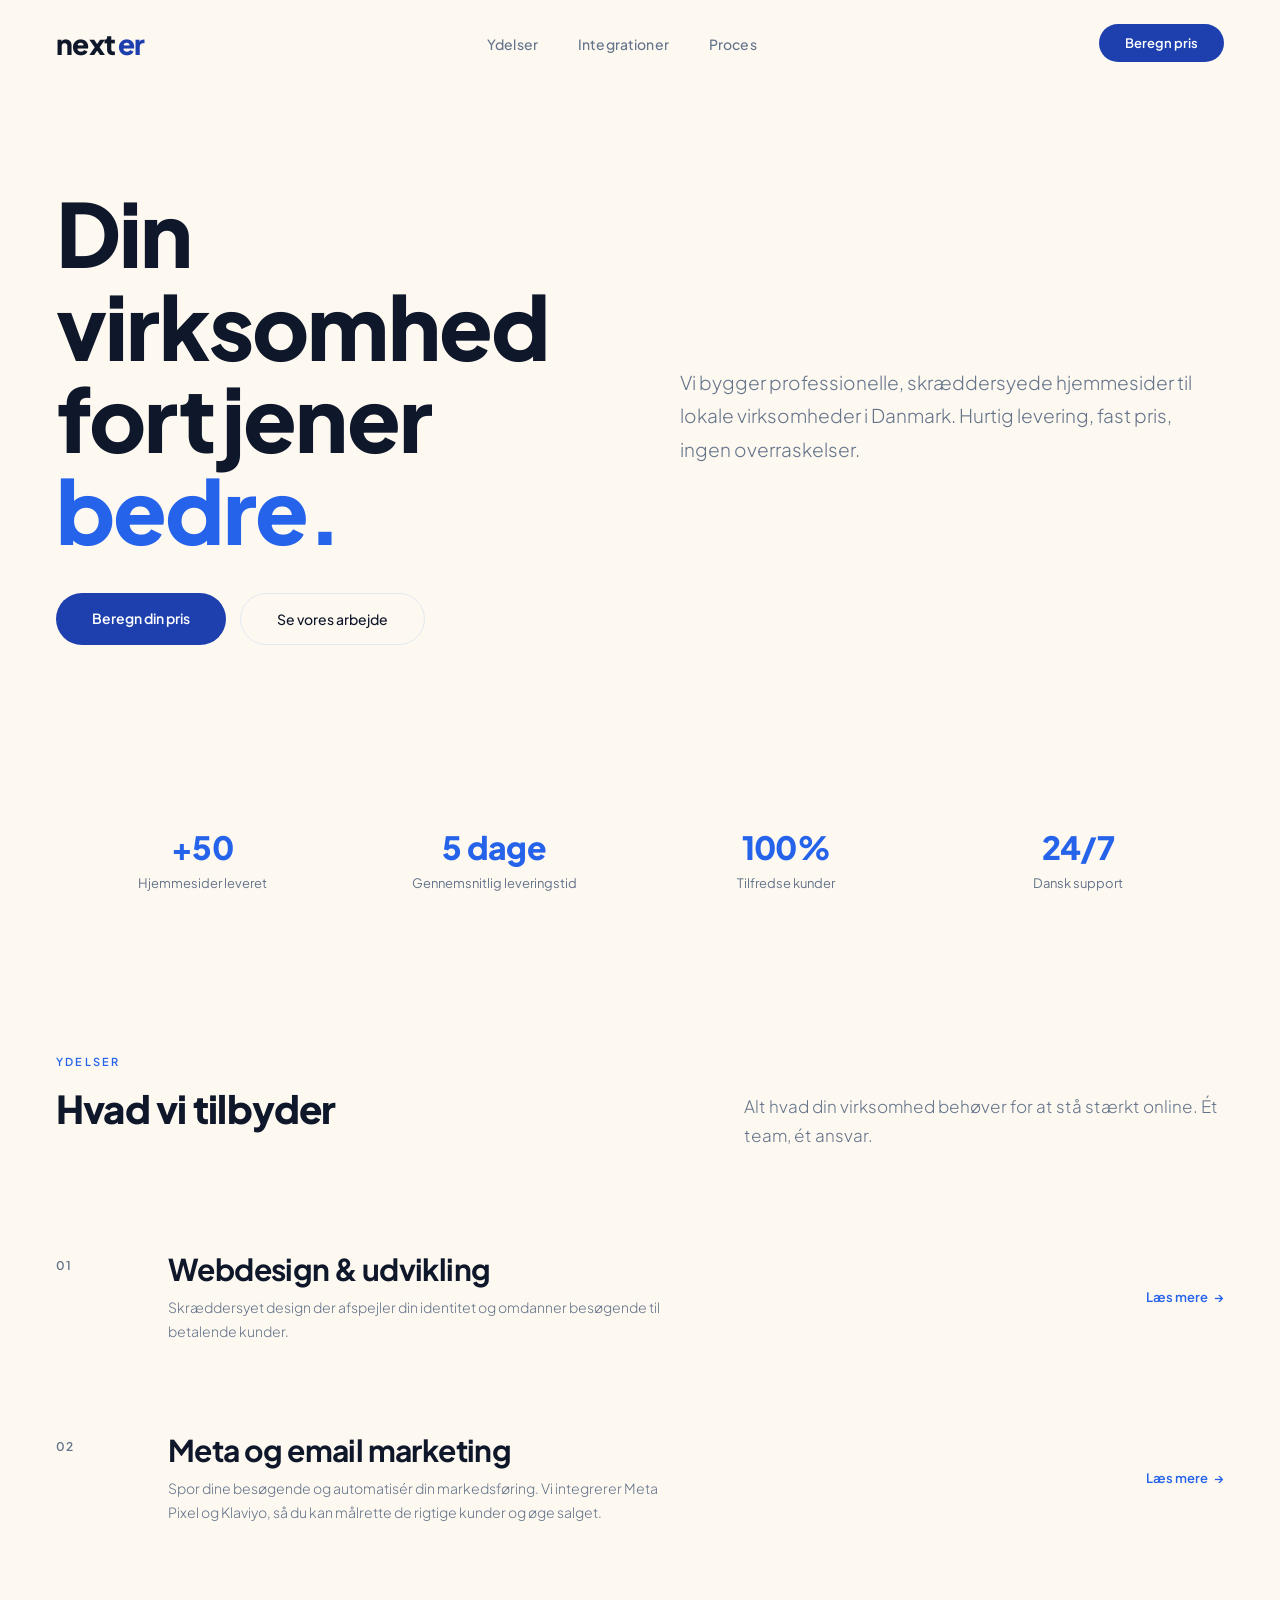
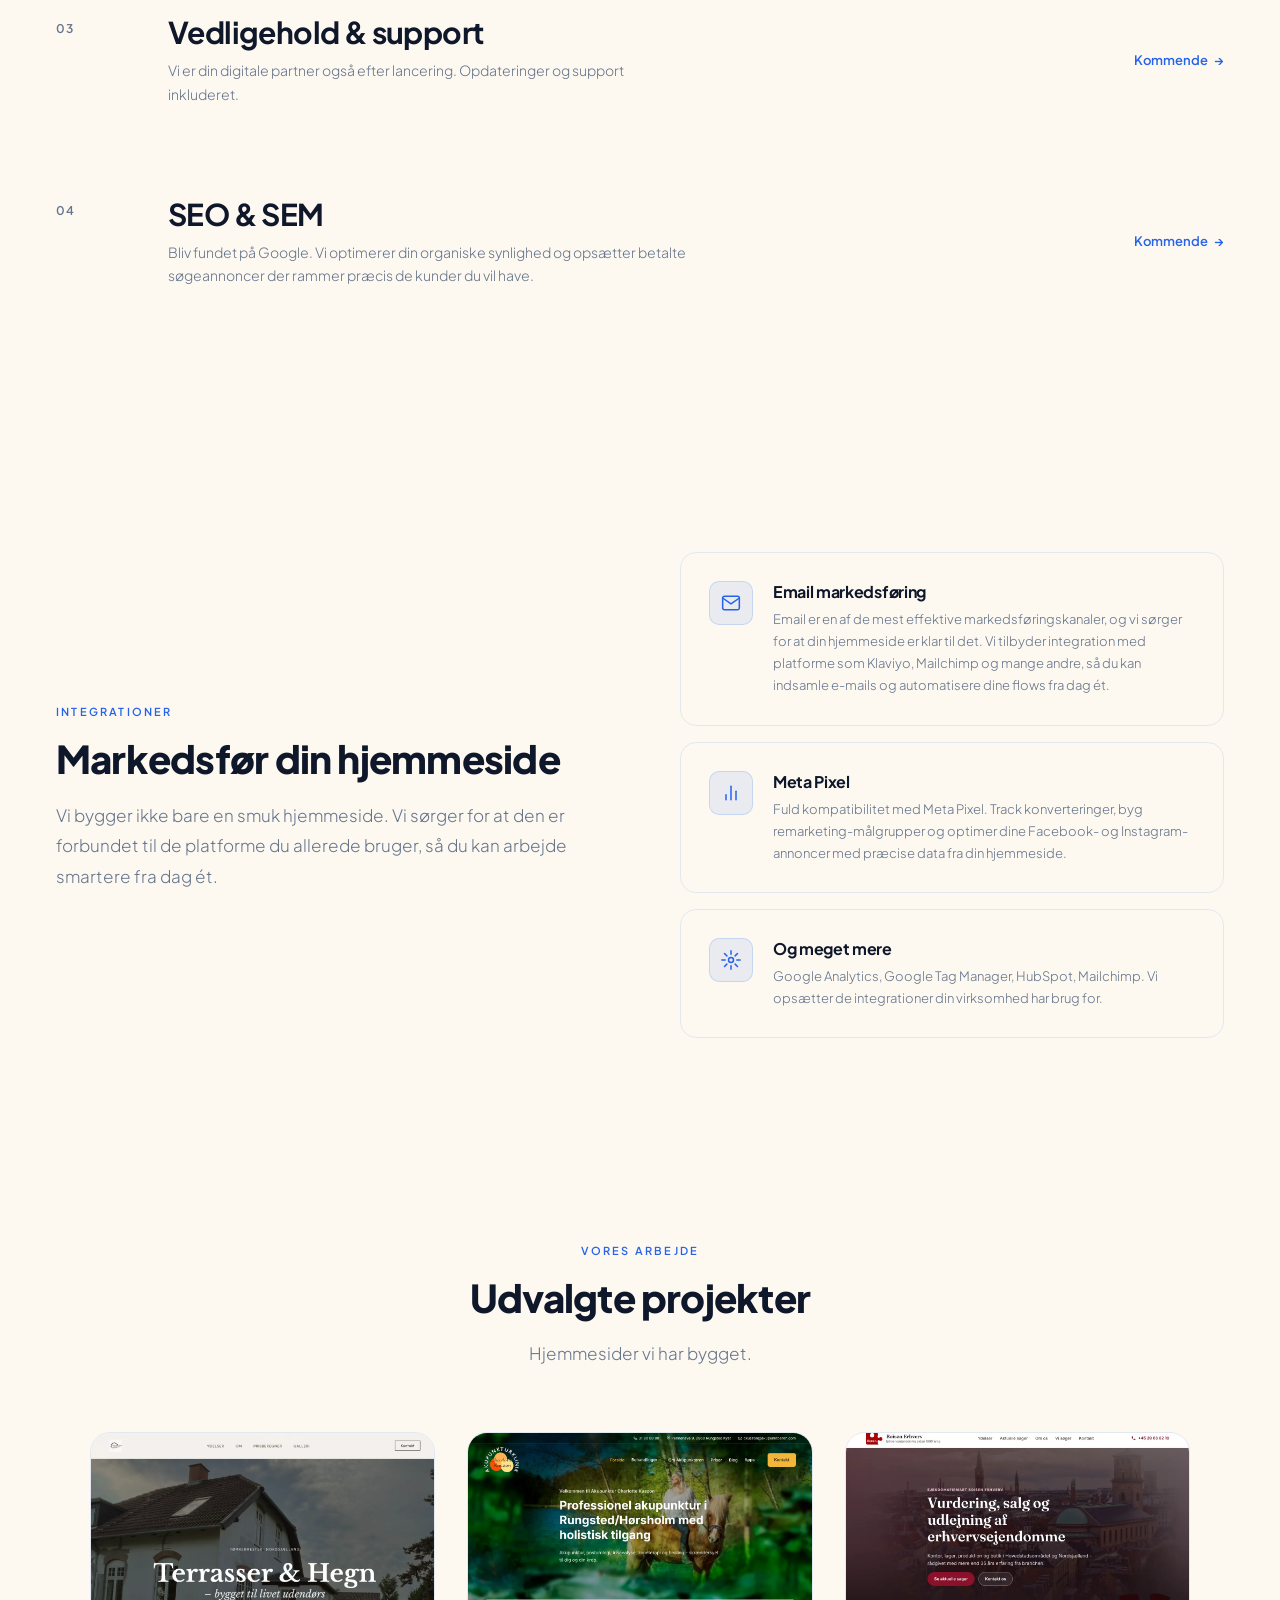
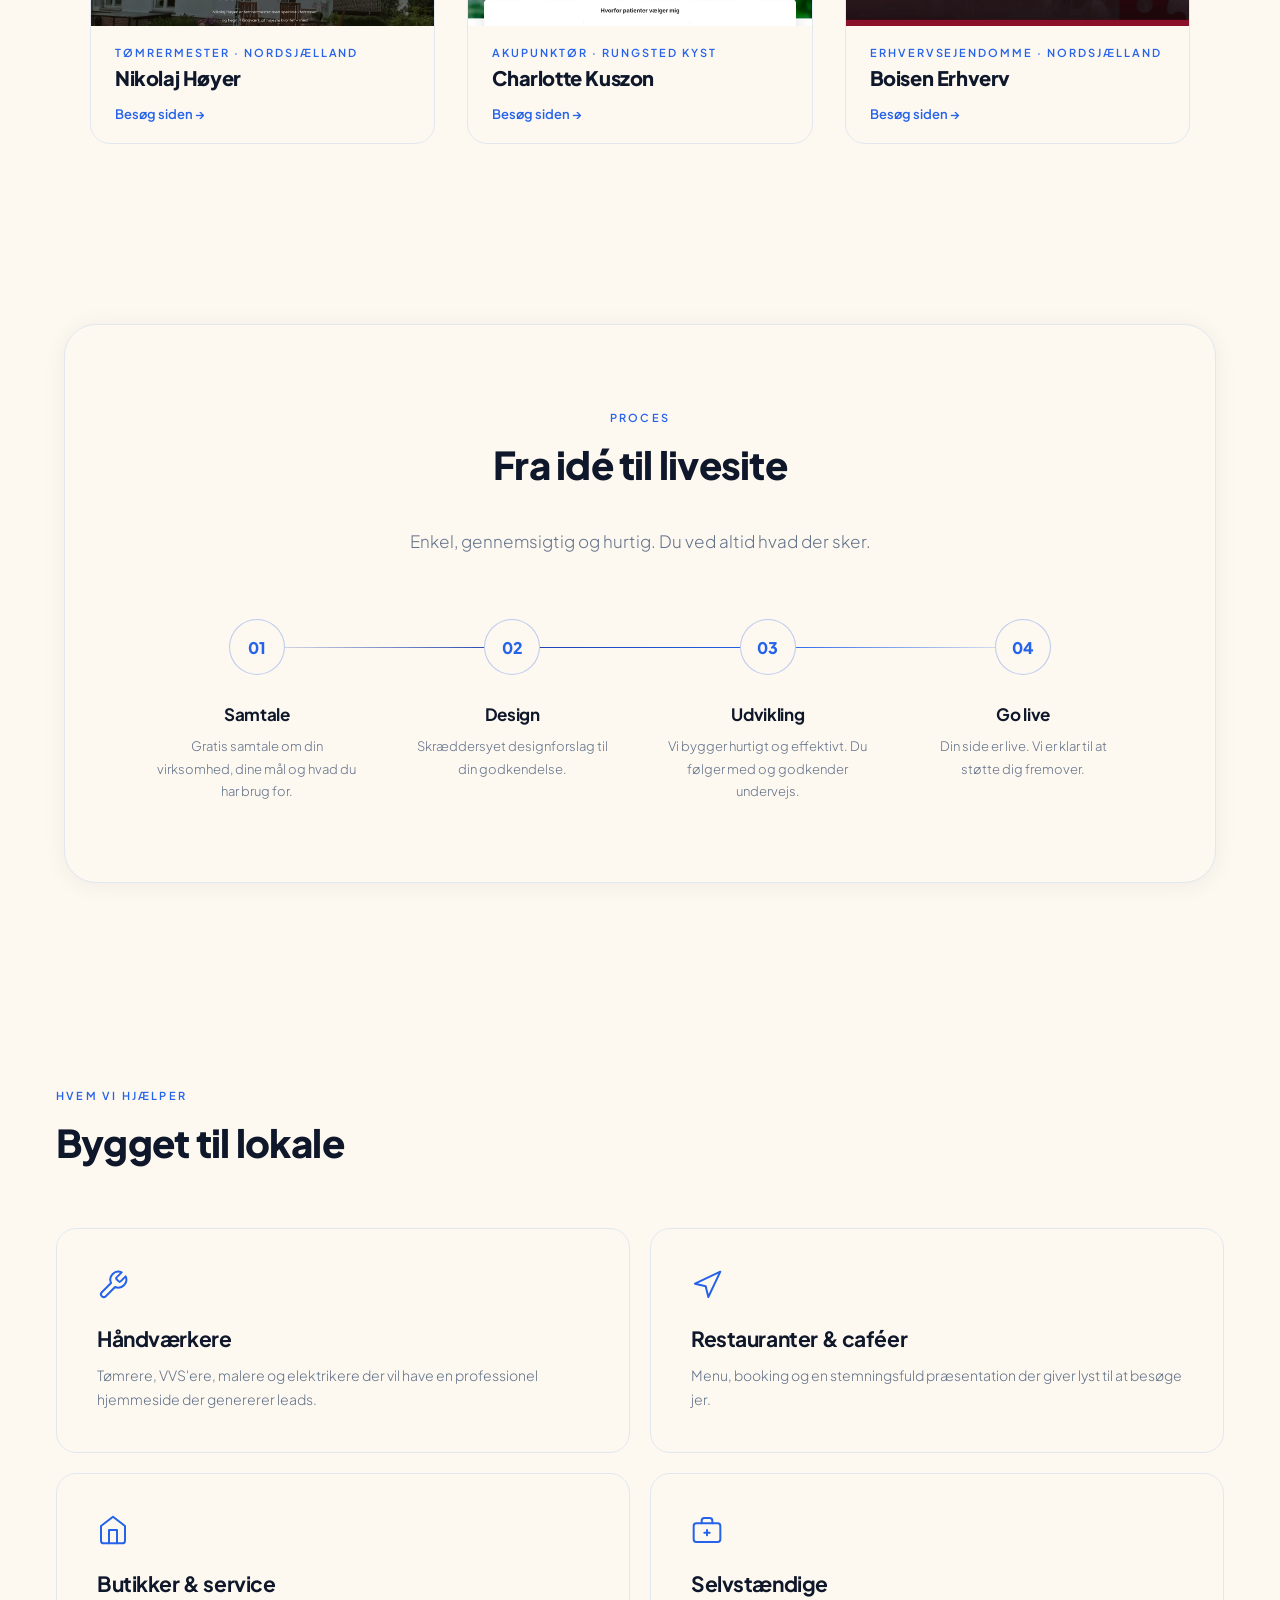
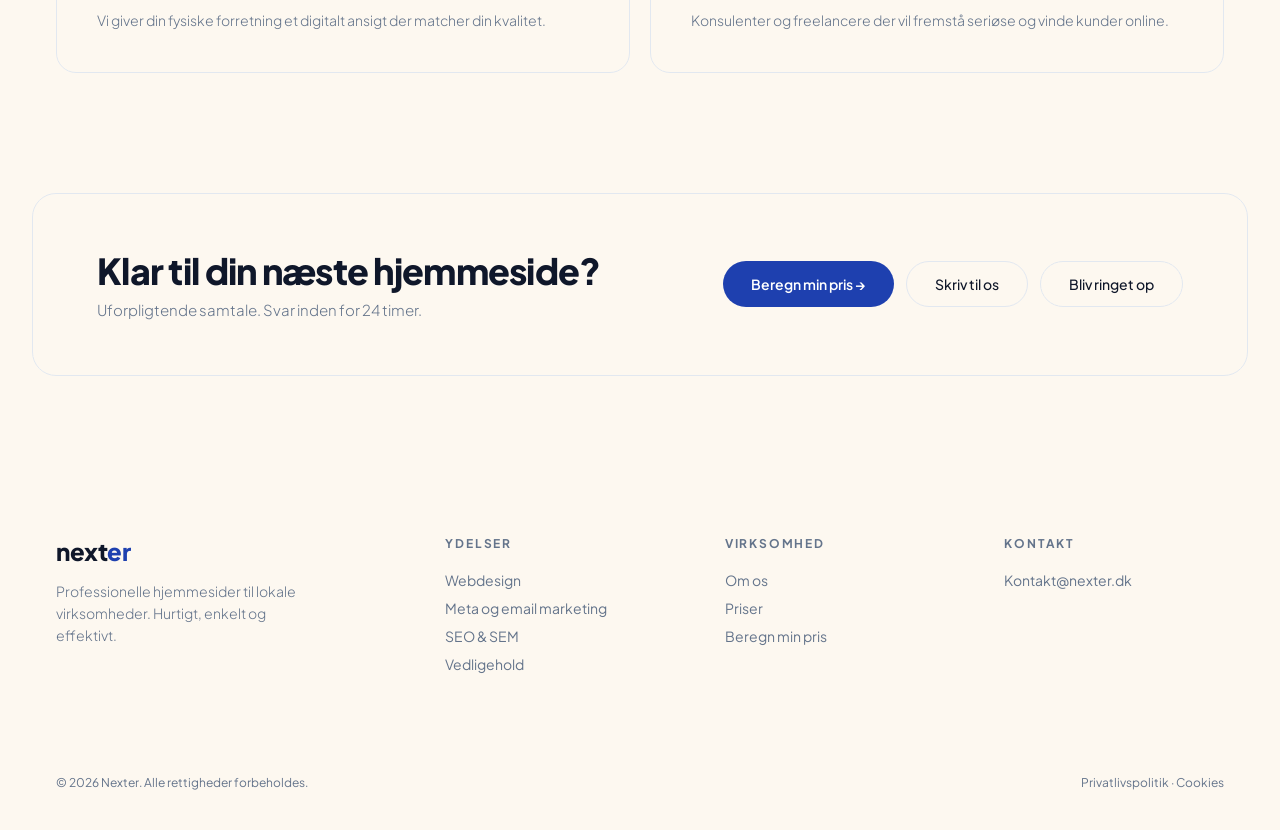
==== index.html @ 29f042c7 "SEO: og:image, Twitter card, Schema.org, FAQPage, BreadcrumbList, font preload, sitemap lastmod Co-A" ====
<!DOCTYPE html>
<html lang="da">
<head>
  <meta charset="UTF-8" />
  <meta name="viewport" content="width=device-width, initial-scale=1.0" />
  <title>Nexter | Professionelle hjemmesider til lokale virksomheder</title>
  <meta name="description" content="Nexter bygger skræddersyede, mobilvenlige hjemmesider til lokale virksomheder i Danmark. Leveret på 5 dage med SEO-optimering og 30 dages support. Fra 10.000 kr." />
  <meta name="robots" content="index, follow" />
  <link rel="canonical" href="https://nexter.dk/" />
  <!-- Open Graph -->
  <meta property="og:type" content="website" />
  <meta property="og:url" content="https://nexter.dk/" />
  <meta property="og:title" content="Nexter | Professionelle hjemmesider til lokale virksomheder" />
  <meta property="og:description" content="Skræddersyede, mobilvenlige hjemmesider til lokale virksomheder. Leveret på 5 dage med SEO-optimering og 30 dages support." />
  <meta property="og:image" content="https://nexter.dk/screenshots/nikolaj-hoyer.jpg" />
  <meta property="og:locale" content="da_DK" />
  <!-- Twitter Card -->
  <meta name="twitter:card" content="summary_large_image" />
  <meta name="twitter:title" content="Nexter | Professionelle hjemmesider til lokale virksomheder" />
  <meta name="twitter:description" content="Skræddersyede, mobilvenlige hjemmesider til lokale virksomheder. Leveret på 5 dage." />
  <meta name="twitter:image" content="https://nexter.dk/screenshots/nikolaj-hoyer.jpg" />
  <!-- Schema.org -->
  <script type="application/ld+json">
  [
    {
      "@context": "https://schema.org",
      "@type": "WebSite",
      "name": "Nexter",
      "url": "https://nexter.dk",
      "potentialAction": {
        "@type": "SearchAction",
        "target": "https://nexter.dk/?s={search_term_string}",
        "query-input": "required name=search_term_string"
      }
    },
    {
      "@context": "https://schema.org",
      "@type": "ProfessionalService",
      "@id": "https://nexter.dk/#business",
      "name": "Nexter",
      "url": "https://nexter.dk",
      "email": "kontakt@nexter.dk",
      "description": "Nexter bygger skræddersyede, mobilvenlige hjemmesider til lokale virksomheder i Danmark. Leveret på 5 dage, fast pris, ingen overraskelser.",
      "areaServed": { "@type": "Country", "name": "Denmark" },
      "serviceType": ["Webdesign", "Webudvikling", "SEO", "Meta-annoncering", "Email marketing"],
      "priceRange": "Fra 10.000 kr.",
      "inLanguage": "da",
      "hasOfferCatalog": {
        "@type": "OfferCatalog",
        "name": "Ydelser",
        "itemListElement": [
          { "@type": "Offer", "itemOffered": { "@type": "Service", "name": "Webdesign & udvikling", "url": "https://nexter.dk/webdesign.html" } },
          { "@type": "Offer", "itemOffered": { "@type": "Service", "name": "Meta & Email Marketing", "url": "https://nexter.dk/meta-email-marketing.html" } },
          { "@type": "Offer", "itemOffered": { "@type": "Service", "name": "SEO & SEM" } },
          { "@type": "Offer", "itemOffered": { "@type": "Service", "name": "Vedligehold & support" } }
        ]
      }
    }
  ]
  </script>
  <link rel="icon" type="image/svg+xml" href="favicon.svg" />
  <link rel="preconnect" href="https://fonts.googleapis.com" />
  <link rel="preconnect" href="https://fonts.gstatic.com" crossorigin />
  <link rel="stylesheet" href="https://fonts.googleapis.com/css2?family=Plus+Jakarta+Sans:ital,wght@0,300;0,400;0,500;0,600;0,700;0,800;1,300&display=swap" />
  <link rel="stylesheet" href="style.css" />
  <!-- Meta Pixel -->
  <script>
    !function(f,b,e,v,n,t,s)
    {if(f.fbq)return;n=f.fbq=function(){n.callMethod?
    n.callMethod.apply(n,arguments):n.queue.push(arguments)};
    if(!f._fbq)f._fbq=n;n.push=n;n.loaded=!0;n.version='2.0';
    n.queue=[];t=b.createElement(e);t.async=!0;
    t.src=v;s=b.getElementsByTagName(e)[0];
    s.parentNode.insertBefore(t,s)}(window, document,'script',
    'https://connect.facebook.net/en_US/fbevents.js');
    fbq('init', '2017242742480276');
    fbq('track', 'PageView');
  </script>
  <noscript><img height="1" width="1" style="display:none"
    src="https://www.facebook.com/tr?id=2017242742480276&ev=PageView&noscript=1"
  /></noscript>
  <!-- End Meta Pixel -->
  <style>
    /* HERO */
    .hero { min-height: 88vh; display: grid; grid-template-columns: 1fr 1fr; align-items: center; gap: 80px; padding: 120px 56px 80px; max-width: 100%; }
    .hero-content { display: flex; flex-direction: column; align-items: flex-start; }
    .hero-title { font-family: var(--font-head); font-size: clamp(44px,7vw,88px); font-weight: 800; line-height: 1.05; letter-spacing: -0.02em; margin-bottom: 36px; animation: fadeUp 0.9s ease 0.1s both; }
    .hero-sub { font-size: clamp(16px,1.6vw,19px); color: var(--muted); line-height: 1.75; font-weight: 300; animation: fadeUp 0.9s ease 0.2s both; }

    /* STATS */
    .stats-bar { padding: 0 56px; display: flex; background: var(--surface); overflow: hidden; width: 100%; }
    .stat-item { flex: 1; padding: 36px 24px; position: relative; overflow: hidden; transition: background 0.3s; text-align: center; display: flex; flex-direction: column; align-items: center; justify-content: center; }
    .stat-item:last-child { border-right: none; }
    .stat-item:hover { background: rgba(37,99,235,0.04); }
    .stat-item::before { display: none; }
    .stat-number { font-family: var(--font-head); font-size: clamp(22px,2.5vw,36px); font-weight: 800; letter-spacing: -0.02em; line-height: 1.2; color: var(--accent2); white-space: nowrap; }
    .stat-label { font-size: 13px; color: var(--muted); margin-top: 8px; font-weight: 400; text-align: center; line-height: 1.4; }


    /* INTEGRATIONS */
    .int-card { display: flex; gap: 20px; align-items: flex-start; background: var(--bg); border: 1px solid var(--border); border-radius: 16px; padding: 28px; transition: border-color 0.3s, transform 0.3s, box-shadow 0.3s; }
    .int-card:hover { border-color: rgba(59,130,246,0.3); transform: translateX(6px); box-shadow: 0 8px 30px rgba(0,0,0,0.07); }
    .int-icon { width: 44px; height: 44px; flex-shrink: 0; background: rgba(59,130,246,0.1); border: 1px solid rgba(59,130,246,0.2); border-radius: 10px; display: flex; align-items: center; justify-content: center; }
    .int-name { font-family: var(--font-head); font-size: 16px; font-weight: 700; letter-spacing: -0.02em; margin-bottom: 6px; }
    .int-text { font-size: 13px; color: var(--muted); line-height: 1.7; font-weight: 300; }
    .int-grid { display: grid; grid-template-columns: 1fr 1fr; gap: 80px; align-items: center; max-width: 1200px; margin: 0 auto; }

    section { padding: 120px 56px; }
    .s-title { font-family: var(--font-head); font-size: clamp(28px,3vw,42px); font-weight: 800; letter-spacing: -0.02em; line-height: 1.1; margin-bottom: 20px; }
    .s-sub { max-width: 480px; }

    /* SERVICES — full-width rækker */
    .services-header { display: flex; justify-content: space-between; align-items: flex-end; margin-bottom: 56px; }
    .svc-list { }
    .svc-row { display: grid; grid-template-columns: 64px 1fr auto; gap: 48px; align-items: center; padding: 44px 0; text-decoration: none; color: inherit; transition: background 0.25s, padding 0.25s, margin 0.25s; }
    .svc-row:hover { background: var(--surface2); margin: 0 -56px; padding-left: 56px; padding-right: 56px; }
    .svc-num { font-size: 12px; font-weight: 600; color: var(--muted); letter-spacing: 0.08em; align-self: flex-start; padding-top: 8px; }
    .svc-name { font-family: var(--font-head); font-size: clamp(20px,2.5vw,30px); font-weight: 700; letter-spacing: -0.02em; margin-bottom: 8px; }
    .svc-text { font-size: 14px; color: var(--muted); line-height: 1.7; font-weight: 300; max-width: 520px; }
    .svc-link { font-size: 13px; font-weight: 600; color: var(--accent2); white-space: nowrap; display: flex; align-items: center; gap: 6px; flex-shrink: 0; transition: gap 0.2s; }
    .svc-row:hover .svc-link { gap: 12px; }

    /* WORK */
    .work { padding: 120px 0; }
    .work-header { padding: 0 56px; margin-bottom: 56px; }
    .work-scroll-outer { overflow: hidden; position: relative; }
    .work-track { display: flex; gap: 24px; padding: 0 56px; transition: transform 0.6s cubic-bezier(0.16,1,0.3,1); }
    .work-card { flex-shrink: 0; width: 380px; background: var(--surface); border-radius: 20px; border: 1px solid var(--border); padding: 40px; cursor: pointer; transition: transform 0.4s cubic-bezier(0.16,1,0.3,1), box-shadow 0.4s, border-color 0.4s; position: relative; overflow: hidden; }
    .work-card::before { content:''; position: absolute; top:0; left:0; right:0; height:3px; background: linear-gradient(90deg,var(--accent),var(--accent2)); transform: scaleX(0); transform-origin: left; transition: transform 0.4s ease; }
    .work-card:hover { transform: translateY(-8px); box-shadow: 0 24px 60px rgba(0,0,0,0.10); border-color: rgba(37,99,235,0.2); }
    .work-card:hover::before { transform: scaleX(1); }
    .work-card-img { width: 100%; height: 200px; border-radius: 12px; background: linear-gradient(135deg,var(--surface2),rgba(37,99,235,0.15)); margin-bottom: 24px; display: flex; align-items: center; justify-content: center; }
    .work-card-mock { width: 80%; height: 80%; border: 1px solid rgba(0,0,0,0.06); border-radius: 8px; background: var(--bg); display: flex; flex-direction: column; overflow: hidden; }
    .mock-bar { height: 24px; background: rgba(0,0,0,0.03); border-bottom: 1px solid rgba(0,0,0,0.03); display: flex; align-items: center; gap: 5px; padding: 0 10px; }
    .mock-dot { width: 6px; height: 6px; border-radius: 50%; }
    .mock-content { flex: 1; padding: 12px; display: flex; flex-direction: column; gap: 6px; }
    .mock-line { height: 6px; border-radius: 3px; background: rgba(0,0,0,0.05); }
    .mock-line.accent { background: linear-gradient(90deg,var(--accent),var(--accent2)); width: 60%; }
    .mock-line.short { width: 40%; }
    .mock-line.med { width: 75%; }
    .work-tag { display: inline-block; font-size: 11px; font-weight: 600; letter-spacing: 0.1em; text-transform: uppercase; color: var(--accent2); margin-bottom: 10px; }
    .work-title { font-family: var(--font-head); font-size: 22px; font-weight: 700; letter-spacing: -0.02em; margin-bottom: 8px; }
    .work-result { font-size: 13px; color: var(--muted); font-weight: 300; }
    .work-result span { color: var(--green); font-weight: 600; }
    .work-controls { display: flex; gap: 12px; padding: 40px 56px 0; }
    .work-btn { width: 48px; height: 48px; border-radius: 50%; border: 1px solid var(--border); background: var(--surface); color: var(--text); font-size: 18px; cursor: pointer; display: flex; align-items: center; justify-content: center; transition: background 0.2s, border-color 0.2s, transform 0.2s; }
    .work-btn:hover { background: var(--accent); border-color: var(--accent); transform: scale(1.05); }

    /* PROCESS */
    .process { background: var(--surface); border-radius: 32px; margin: 0 32px; padding: 80px 64px; box-shadow: 0 2px 24px rgba(0,0,0,0.06); border: 1px solid var(--border); }
    .process-header { display: flex; flex-direction: column; align-items: center; text-align: center; gap: 20px; margin-bottom: 64px; }
    .process-steps { display: grid; grid-template-columns: repeat(4,1fr); position: relative; }
    .process-steps::before { content:''; position: absolute; top:28px; left:10%; right:10%; height:1px; background: linear-gradient(90deg,transparent,var(--accent),var(--accent2),transparent); z-index:0; }
    .p-step { padding: 0 24px; text-align: center; position: relative; z-index:1; }
    .p-num-wrap { width: 56px; height: 56px; border-radius: 50%; background: var(--bg); border: 1px solid rgba(37,99,235,0.3); display: flex; align-items: center; justify-content: center; margin: 0 auto 28px; transition: background 0.3s, border-color 0.3s, transform 0.3s; }
    .p-step:hover .p-num-wrap { background: var(--accent); border-color: var(--accent); transform: scale(1.1); }
    .p-num { font-family: var(--font-head); font-size: 16px; font-weight: 800; color: var(--accent2); }
    .p-step:hover .p-num { color: white; }
    .p-title { font-family: var(--font-head); font-size: 17px; font-weight: 700; letter-spacing: -0.02em; margin-bottom: 10px; }
    .p-text { font-size: 13px; color: var(--muted); line-height: 1.7; font-weight: 300; }

    /* AUDIENCE */
    .audience-grid { display: grid; grid-template-columns: repeat(2,1fr); gap: 20px; margin-top: 64px; }
    .aud-card { background: var(--surface); border: 1px solid var(--border); border-radius: 20px; padding: 40px; transition: transform 0.4s cubic-bezier(0.16,1,0.3,1), border-color 0.3s, box-shadow 0.4s; position: relative; overflow: hidden; }
    .aud-card::before { display: none; }
    .aud-card:hover { transform: translateY(-6px); border-color: rgba(37,99,235,0.2); box-shadow: 0 20px 60px rgba(0,0,0,0.08); }
    .aud-icon { margin-bottom: 20px; }
    .aud-title { font-family: var(--font-head); font-size: 21px; font-weight: 700; letter-spacing: -0.02em; margin-bottom: 12px; }
    .aud-text { font-size: 14px; color: var(--muted); line-height: 1.7; font-weight: 300; }

    /* CTA */
    .cta-section { margin: 0 32px 80px; border-radius: 24px; background: var(--surface); border: 1px solid var(--border); padding: 56px 64px; display: flex; align-items: center; justify-content: space-between; gap: 48px; position: relative; overflow: hidden; }
    .cta-section::before { display:none; }
    .cta-content { position: relative; z-index:1; }
    .cta-title { font-family: var(--font-head); font-size: clamp(24px,2.8vw,38px); font-weight: 800; letter-spacing: -0.02em; line-height:1.15; color:var(--text); margin-bottom: 8px; }
    .cta-sub { font-size: 15px; color: var(--muted); font-weight: 300; }
    .cta-actions { display: flex; gap: 12px; flex-wrap: wrap; flex-shrink: 0; position: relative; z-index:1; }
    .btn-white { display: inline-block; background: var(--accent); color: white; padding: 14px 28px; border-radius: 100px; font-size: 14px; font-weight: 600; text-decoration: none; transition: transform 0.2s, background 0.2s; white-space: nowrap; }
    .btn-white:hover { transform: translateY(-2px); background: var(--accent2); }

    /* PRICING */
    .price-card { display: grid; grid-template-columns: 1fr 1fr; background: var(--surface); border: 1px solid var(--border); border-radius: 24px; overflow: hidden; }
    .price-left { padding: 56px; border-right: 1px solid var(--border); background: linear-gradient(135deg,var(--surface),rgba(59,130,246,0.05)); }
    .price-right { padding: 56px; }
    .price-number { font-family: var(--font-head); font-size: clamp(52px,6vw,80px); font-weight: 800; letter-spacing: -0.02em; line-height:1; color: var(--text); }
    .price-number span { font-size: 0.4em; color: var(--muted); font-weight: 400; vertical-align: middle; }
    .price-includes-title { font-size: 11px; font-weight: 600; letter-spacing: 0.2em; text-transform: uppercase; color: var(--muted); margin-bottom: 24px; }
    .price-list { list-style: none; display: flex; flex-direction: column; gap: 14px; }
    .price-list li { font-size: 15px; color: var(--text); display: flex; align-items: center; gap: 12px; font-weight: 400; }
    .price-check { width: 22px; height: 22px; background: rgba(59,130,246,0.15); border-radius: 50%; display: flex; align-items: center; justify-content: center; font-size: 11px; color: var(--accent2); flex-shrink: 0; }

    /* MODAL */
    .modal-overlay { position: fixed; inset:0; z-index:500; background: rgba(0,0,0,0.45); backdrop-filter: blur(8px); display: flex; align-items: center; justify-content: center; padding: 24px; opacity:0; pointer-events:none; transition: opacity 0.3s ease; }
    .modal-overlay.open { opacity:1; pointer-events:all; }
    .modal-box { background: var(--surface); border: 1px solid var(--border); border-radius: 24px; padding: 48px; width: 100%; max-width: 520px; position: relative; transform: translateY(24px); transition: transform 0.3s cubic-bezier(0.16,1,0.3,1); }
    .modal-overlay.open .modal-box { transform: translateY(0); }
    .modal-close { position: absolute; top:20px; right:20px; background: rgba(0,0,0,0.05); border:none; color: var(--muted); width:36px; height:36px; border-radius:50%; cursor:pointer; display:flex; align-items:center; justify-content:center; transition: background 0.2s, color 0.2s; }
    .modal-close:hover { background: rgba(0,0,0,0.08); color: var(--text); }
    .modal-label { font-size: 11px; font-weight: 600; letter-spacing: 0.2em; text-transform: uppercase; color: var(--accent2); margin-bottom: 12px; }
    .modal-title { font-family: var(--font-head); font-size: 24px; font-weight: 800; letter-spacing: -0.02em; line-height: 1.2; margin-bottom: 10px; }
    .modal-sub { font-size: 14px; color: var(--muted); margin-bottom: 32px; font-weight: 300; line-height: 1.6; }
    .field-group { display: grid; grid-template-columns: 1fr 1fr; gap: 12px; margin-bottom: 12px; }
    .lead-input { width: 100%; background: var(--bg); border: 1px solid var(--border); border-radius: 10px; padding: 14px 16px; color: var(--text); font-family: var(--font-body); font-size: 14px; outline:none; transition: border-color 0.2s, box-shadow 0.2s; margin-bottom: 12px; display:block; }
    .lead-input:focus { border-color: var(--accent); box-shadow: 0 0 0 3px rgba(59,130,246,0.15); }
    .lead-input::placeholder { color: rgba(17,24,39,0.3); }
    .lead-textarea { resize:none; height:100px; margin-bottom:20px; }
    .lead-submit { width:100%; background: var(--accent); color:white; border:none; border-radius:10px; padding:16px; font-family: var(--font-head); font-size:13px; font-weight:700; letter-spacing:0.04em; cursor:pointer; transition: background 0.2s, transform 0.2s; box-shadow: 0 4px 20px rgba(59,130,246,0.3); }
    .lead-submit:hover { background: var(--accent2); transform: translateY(-2px); }
    .lead-disclaimer { font-size: 11px; color: rgba(17,24,39,0.3); text-align:center; margin-top:12px; }

    /* PORTFOLIO */
    .port-card { background:var(--surface); border:1px solid var(--border); border-radius:20px; overflow:hidden; transition:transform .3s,box-shadow .3s; }
    .port-card:hover { transform:translateY(-6px); box-shadow:0 24px 60px rgba(0,0,0,0.08); }
    @media (max-width: 900px) { #portfolio .port-grid { grid-template-columns: 1fr 1fr !important; } }
    @media (max-width: 600px) { #portfolio .port-grid { grid-template-columns: 1fr !important; } }
    .port-preview { position:relative; width:100%; aspect-ratio:16/9; overflow:hidden; cursor:pointer; }
    .port-img { width:100%; height:100%; object-fit:cover; object-position:top; display:block; pointer-events:none; transition:transform .45s ease; }
    .port-preview:hover .port-img { transform:scale(1.05); }
    .magnifier { display:none; position:absolute; width:180px; height:180px; border-radius:50%; border:2px solid var(--accent); box-shadow:0 8px 32px rgba(0,0,0,0.10); overflow:hidden; pointer-events:none; transform:translate(-50%,-50%); z-index:10; background-repeat:no-repeat; }
    .port-info { padding:20px 24px; }
    .port-tag { font-size:11px; font-weight:600; letter-spacing:0.18em; text-transform:uppercase; color:var(--accent2); margin-bottom:6px; }
    .port-name { font-family:var(--font-head); font-size:20px; font-weight:800; letter-spacing:-0.02em; margin-bottom:12px; }
    .port-link { font-size:13px; font-weight:600; color:var(--accent2); text-decoration:none; transition:color .2s; }
    .port-link:hover { color:var(--text); }

    @media (max-width: 900px) {
      /* OVERFLOW FIX */
      *, *::before, *::after { max-width: 100%; }
      section, .stats-bar, .work, footer, .process { width: 100%; overflow-x: hidden; }
      .cta-section { width: calc(100% - 24px); overflow-x: hidden; }

      /* HERO */
      .hero { grid-template-columns: 1fr; gap: 32px; padding: 110px 20px 60px; }
      .hero-title { font-size: clamp(40px, 11vw, 68px); }
      .hero-sub { font-size: 17px; }
      .hero-actions { flex-direction: column; align-items: stretch; gap: 12px; }
      .btn-primary, .btn-secondary { text-align: center; padding: 16px 20px; }

      /* SECTIONS */
      section { padding: 72px 20px; }

      /* STATS */
      .stats-bar { padding: 0; flex-wrap: wrap; }
      .stat-item { flex: none; width: 50%; padding: 28px 16px; }
      .stat-number { font-size: clamp(20px, 6vw, 30px); white-space: normal; }
      .stat-label { font-size: 12px; }

      /* SERVICES */
      .services-header { flex-direction: column; align-items: flex-start; gap: 20px; }
      .svc-row { grid-template-columns: 40px 1fr; gap: 20px; padding: 28px 0; }
      .svc-row:hover { margin: 0; padding: 28px 0; background: transparent; }
      .svc-link { display: none; }

      /* WORK */
      .work { padding: 72px 0; }
      .work-header { padding: 0 20px; flex-direction: column; align-items: flex-start; gap: 16px; }
      .work-track { padding: 0 20px; gap: 16px; }
      .work-card { min-width: 280px; width: 280px; padding: 28px 24px; }
      .work-controls { padding: 28px 20px 0; }

      /* PROCESS */
      .process { margin: 0 12px; padding: 48px 20px; }
      .process-header { gap: 12px; }
      .process-steps { grid-template-columns: 1fr 1fr; gap: 36px; }
      .process-steps::before { display: none; }

      /* AUDIENCE */
      .audience-grid { grid-template-columns: 1fr; gap: 14px; }
      .aud-card { padding: 28px 24px; }

      /* PRICING */
      .price-card { grid-template-columns: 1fr; }
      .price-left { border-right: none; border-bottom: 1px solid var(--border); padding: 40px 28px; }
      .price-right { padding: 40px 28px; }

      /* CTA */
      .cta-section { margin: 0 12px 60px; padding: 40px 24px; flex-direction: column; align-items: flex-start; gap: 28px; }
      .cta-actions { flex-direction: column; align-items: center; gap: 10px; width: 100%; }
      .btn-white, .btn-white-outline { text-align: center; padding: 14px 20px; min-width: 220px; }

      /* MODAL */
      .modal-box { padding: 32px 20px; margin: 20px; }
      .field-group { grid-template-columns: 1fr; }

      /* INTEGRATIONS */
      #integrations { padding: 72px 20px !important; }
      .int-grid { grid-template-columns: 1fr !important; gap: 40px !important; }

      /* PRICING */
      #priser { padding: 72px 20px !important; }
    }

    @media (max-width: 500px) {
      .hero-title { font-size: clamp(24px, 8vw, 34px); overflow-wrap: break-word; }
      .s-title { font-size: clamp(20px, 6vw, 28px); overflow-wrap: break-word; }
      .cta-title { font-size: clamp(24px, 8vw, 34px); overflow-wrap: break-word; }
      .process-steps { grid-template-columns: 1fr; gap: 28px; }
      .stat-item { width: 50%; }
    }
  </style>
</head>
<body>

<nav id="nav">
  <a href="/" class="logo">next<span class="logo-dot">er</span></a>
  <ul class="nav-links">
    <li><a href="#services">Ydelser</a></li>
    <li><a href="#integrations">Integrationer</a></li>
    <li><a href="#process">Proces</a></li>
  </ul>
  <a href="beregn-pris.html" class="nav-btn">Beregn pris</a>
  <button class="hamburger" id="hamburger" aria-label="Åbn menu">
    <span></span><span></span><span></span>
  </button>
</nav>

<div class="mobile-menu" id="mobileMenu">
  <a href="#services" class="mob-link">Ydelser</a>
  <a href="#integrations" class="mob-link">Integrationer</a>
  <a href="#process" class="mob-link">Proces</a>
  <a href="beregn-pris.html" class="nav-btn">Beregn pris</a>
</div>

<section class="hero">
  <div class="hero-content">
    <h1 class="hero-title">Din virksomhed fortjener<br><span class="grad">bedre.</span></h1>
    <div class="hero-actions">
      <a href="#kontakt" class="btn-primary">Beregn din pris</a>
      <a href="#portfolio" class="btn-secondary">Se vores arbejde</a>
    </div>
  </div>
  <p class="hero-sub">Vi bygger professionelle, skræddersyede hjemmesider til lokale virksomheder i Danmark. Hurtig levering, fast pris, ingen overraskelser.</p>
</section>

<div class="stats-bar">
  <div class="stat-item reveal delay-1"><div class="stat-number">+50</div><div class="stat-label">Hjemmesider leveret</div></div>
  <div class="stat-item reveal delay-2"><div class="stat-number">5 dage</div><div class="stat-label">Gennemsnitlig leveringstid</div></div>
  <div class="stat-item reveal delay-3"><div class="stat-number">100%</div><div class="stat-label">Tilfredse kunder</div></div>
  <div class="stat-item reveal delay-4"><div class="stat-number">24/7</div><div class="stat-label">Dansk support</div></div>
</div>


<section id="services">
  <div class="services-header">
    <div class="reveal-left">
      <div class="s-label">Ydelser</div>
      <h2 class="s-title">Hvad vi tilbyder</h2>
    </div>
    <p class="s-sub reveal-right">Alt hvad din virksomhed behøver for at stå stærkt online. Ét team, ét ansvar.</p>
  </div>
  <div class="svc-list">
    <a href="webdesign.html" class="svc-row reveal delay-1">
      <div class="svc-num">01</div>
      <div class="svc-body">
        <div class="svc-name">Webdesign & udvikling</div>
        <p class="svc-text">Skræddersyet design der afspejler din identitet og omdanner besøgende til betalende kunder.</p>
      </div>
      <div class="svc-link">Læs mere <span>→</span></div>
    </a>
    <a href="meta-email-marketing.html" class="svc-row reveal delay-2">
      <div class="svc-num">02</div>
      <div class="svc-body">
        <div class="svc-name">Meta og email marketing</div>
        <p class="svc-text">Spor dine besøgende og automatisér din markedsføring. Vi integrerer Meta Pixel og Klaviyo, så du kan målrette de rigtige kunder og øge salget.</p>
      </div>
      <div class="svc-link">Læs mere <span>→</span></div>
    </a>
    <div class="svc-row reveal delay-3">
      <div class="svc-num">03</div>
      <div class="svc-body">
        <div class="svc-name">Vedligehold & support</div>
        <p class="svc-text">Vi er din digitale partner også efter lancering. Opdateringer og support inkluderet.</p>
      </div>
      <div class="svc-link">Kommende <span>→</span></div>
    </div>
    <div class="svc-row reveal delay-4">
      <div class="svc-num">04</div>
      <div class="svc-body">
        <div class="svc-name">SEO & SEM</div>
        <p class="svc-text">Bliv fundet på Google. Vi optimerer din organiske synlighed og opsætter betalte søgeannoncer der rammer præcis de kunder du vil have.</p>
      </div>
      <div class="svc-link">Kommende <span>→</span></div>
    </div>
  </div>
</section>

<section id="integrations" style="background:var(--surface);padding:100px 56px;">
  <div class="int-grid">
    <div class="reveal-left">
      <div class="s-label">Integrationer</div>
      <h2 class="s-title">Markedsfør din hjemmeside</h2>
      <p style="font-size:17px;color:var(--muted);line-height:1.8;font-weight:300;margin-top:20px;">Vi bygger ikke bare en smuk hjemmeside. Vi sørger for at den er forbundet til de platforme du allerede bruger, så du kan arbejde smartere fra dag ét.</p>
    </div>
    <div class="reveal-right" style="display:flex;flex-direction:column;gap:16px;">
      <div class="int-card">
        <div class="int-icon"><svg width="20" height="20" viewBox="0 0 24 24" fill="none" stroke="currentColor" stroke-width="1.8" stroke-linecap="round" stroke-linejoin="round" style="color:var(--accent2)"><path d="M4 4h16c1.1 0 2 .9 2 2v12c0 1.1-.9 2-2 2H4c-1.1 0-2-.9-2-2V6c0-1.1.9-2 2-2z"/><polyline points="22,6 12,13 2,6"/></svg></div>
        <div><div class="int-name">Email markedsføring</div><p class="int-text">Email er en af de mest effektive markedsføringskanaler, og vi sørger for at din hjemmeside er klar til det. Vi tilbyder integration med platforme som Klaviyo, Mailchimp og mange andre, så du kan indsamle e-mails og automatisere dine flows fra dag ét.</p></div>
      </div>
      <div class="int-card">
        <div class="int-icon"><svg width="20" height="20" viewBox="0 0 24 24" fill="none" stroke="currentColor" stroke-width="1.8" stroke-linecap="round" stroke-linejoin="round" style="color:var(--accent2)"><path d="M18 20V10"/><path d="M12 20V4"/><path d="M6 20v-6"/></svg></div>
        <div><div class="int-name">Meta Pixel</div><p class="int-text">Fuld kompatibilitet med Meta Pixel. Track konverteringer, byg remarketing-målgrupper og optimer dine Facebook- og Instagram-annoncer med præcise data fra din hjemmeside.</p></div>
      </div>
      <div class="int-card">
        <div class="int-icon"><svg width="20" height="20" viewBox="0 0 24 24" fill="none" stroke="currentColor" stroke-width="1.8" stroke-linecap="round" stroke-linejoin="round" style="color:var(--accent2)"><circle cx="12" cy="12" r="3"/><path d="M12 1v4M12 19v4M4.22 4.22l2.83 2.83M16.95 16.95l2.83 2.83M1 12h4M19 12h4M4.22 19.78l2.83-2.83M16.95 7.05l2.83-2.83"/></svg></div>
        <div><div class="int-name">Og meget mere</div><p class="int-text">Google Analytics, Google Tag Manager, HubSpot, Mailchimp. Vi opsætter de integrationer din virksomhed har brug for.</p></div>
      </div>
    </div>
  </div>
</section>

<!-- PORTFOLIO -->
<section id="portfolio" style="padding:100px 56px;">
  <div style="max-width:1100px;margin:0 auto;">
    <div class="reveal" style="text-align:center;margin-bottom:64px;">
      <div class="s-label" style="justify-content:center;">Vores arbejde</div>
      <h2 class="s-title">Udvalgte projekter</h2>
      <p style="font-size:17px;color:var(--muted);line-height:1.7;font-weight:300;max-width:460px;margin:16px auto 0;">Hjemmesider vi har bygget.</p>
    </div>
    <div class="port-grid" style="display:grid;grid-template-columns:1fr 1fr 1fr;gap:32px;">
      <!-- CARD: Nikolaj Høyer -->
      <div class="port-card reveal">
        <a href="https://luckuszon-web.github.io/NikolajHoyer/" target="_blank" rel="noopener" style="display:block;text-decoration:none;">
        <div class="port-preview" id="portPreview0">
          <picture>
            <source srcset="screenshots/nikolaj-hoyer.webp" type="image/webp" />
            <img src="screenshots/nikolaj-hoyer.jpg" alt="Screenshot af hjemmeside bygget til Nikolaj Høyer, tømrermester i Nordsjælland" class="port-img" id="portImg0" loading="lazy" width="1280" height="768" />
          </picture>
          <div class="magnifier" id="mag0"></div>
        </div>
        </a>
        <div class="port-info">
          <div class="port-tag">Tømrermester · Nordsjælland</div>
          <h3 class="port-name">Nikolaj Høyer</h3>
          <a href="https://luckuszon-web.github.io/NikolajHoyer/" target="_blank" rel="noopener" class="port-link">Besøg siden →</a>
        </div>
      </div>
      <!-- CARD: Charlotte Kuszon -->
      <div class="port-card reveal">
        <a href="https://akupunktoeren.com/" target="_blank" rel="noopener" style="display:block;text-decoration:none;">
        <div class="port-preview" id="portPreview1">
          <picture>
            <source srcset="screenshots/akupunktoeren.webp" type="image/webp" />
            <img src="screenshots/akupunktoeren.jpg" alt="Screenshot af hjemmeside bygget til Charlotte Kuszon, akupunktør i Rungsted Kyst" class="port-img" id="portImg1" loading="lazy" width="1280" height="768" />
          </picture>
          <div class="magnifier" id="mag1"></div>
        </div>
        </a>
        <div class="port-info">
          <div class="port-tag">Akupunktør · Rungsted Kyst</div>
          <h3 class="port-name">Charlotte Kuszon</h3>
          <a href="https://akupunktoeren.com/" target="_blank" rel="noopener" class="port-link">Besøg siden →</a>
        </div>
      </div>
      <!-- CARD: Boisen Erhverv -->
      <div class="port-card reveal delay-1">
        <a href="https://www.boisen-erhverv.dk" target="_blank" rel="noopener" style="display:block;text-decoration:none;">
        <div class="port-preview" id="portPreview2">
          <picture>
            <source srcset="screenshots/boisen-erhverv.webp" type="image/webp" />
            <img src="screenshots/boisen-erhverv.jpg" alt="Screenshot af hjemmeside bygget til Boisen Erhverv, erhvervsejendomme i Nordsjælland" class="port-img" id="portImg2" loading="lazy" width="1280" height="768" />
          </picture>
          <div class="magnifier" id="mag2"></div>
        </div>
        </a>
        <div class="port-info">
          <div class="port-tag">Erhvervsejendomme · Nordsjælland</div>
          <h3 class="port-name">Boisen Erhverv</h3>
          <a href="https://www.boisen-erhverv.dk" target="_blank" rel="noopener" class="port-link">Besøg siden →</a>
        </div>
      </div>
      </div>
    </div>
  </div>
</section>

<section id="process" style="padding:80px 32px">
  <div class="process">
    <div class="process-header">
      <div class="reveal-left"><div class="s-label">Proces</div><h2 class="s-title">Fra idé til livesite</h2></div>
      <p class="s-sub reveal-right">Enkel, gennemsigtig og hurtig. Du ved altid hvad der sker.</p>
    </div>
    <div class="process-steps">
      <div class="p-step reveal delay-1"><div class="p-num-wrap"><div class="p-num">01</div></div><div class="p-title">Samtale</div><p class="p-text">Gratis samtale om din virksomhed, dine mål og hvad du har brug for.</p></div>
      <div class="p-step reveal delay-2"><div class="p-num-wrap"><div class="p-num">02</div></div><div class="p-title">Design</div><p class="p-text">Skræddersyet designforslag til din godkendelse.</p></div>
      <div class="p-step reveal delay-3"><div class="p-num-wrap"><div class="p-num">03</div></div><div class="p-title">Udvikling</div><p class="p-text">Vi bygger hurtigt og effektivt. Du følger med og godkender undervejs.</p></div>
      <div class="p-step reveal delay-4"><div class="p-num-wrap"><div class="p-num">04</div></div><div class="p-title">Go live</div><p class="p-text">Din side er live. Vi er klar til at støtte dig fremover.</p></div>
    </div>
  </div>
</section>

<section id="audience">
  <div class="reveal"><div class="s-label">Hvem vi hjælper</div><h2 class="s-title">Bygget til lokale</h2></div>
  <div class="audience-grid">
    <div class="aud-card reveal delay-1" data-num="01">
      <div class="aud-icon"><svg width="32" height="32" viewBox="0 0 24 24" fill="none" stroke="currentColor" stroke-width="1.5" stroke-linecap="round" stroke-linejoin="round" style="color:var(--accent2)"><path d="M14.7 6.3a1 1 0 0 0 0 1.4l1.6 1.6a1 1 0 0 0 1.4 0l3.77-3.77a6 6 0 0 1-7.94 7.94l-6.91 6.91a2.12 2.12 0 0 1-3-3l6.91-6.91a6 6 0 0 1 7.94-7.94l-3.76 3.76z"/></svg></div>
      <div class="aud-title">Håndværkere</div><p class="aud-text">Tømrere, VVS'ere, malere og elektrikere der vil have en professionel hjemmeside der genererer leads.</p>
    </div>
    <div class="aud-card reveal delay-2" data-num="02">
      <div class="aud-icon"><svg width="32" height="32" viewBox="0 0 24 24" fill="none" stroke="currentColor" stroke-width="1.5" stroke-linecap="round" stroke-linejoin="round" style="color:var(--accent2)"><path d="M3 11l19-9-9 19-2-8-8-2z"/></svg></div>
      <div class="aud-title">Restauranter & caféer</div><p class="aud-text">Menu, booking og en stemningsfuld præsentation der giver lyst til at besøge jer.</p>
    </div>
    <div class="aud-card reveal delay-3" data-num="03">
      <div class="aud-icon"><svg width="32" height="32" viewBox="0 0 24 24" fill="none" stroke="currentColor" stroke-width="1.5" stroke-linecap="round" stroke-linejoin="round" style="color:var(--accent2)"><path d="M3 9l9-7 9 7v11a2 2 0 0 1-2 2H5a2 2 0 0 1-2-2z"/><polyline points="9 22 9 12 15 12 15 22"/></svg></div>
      <div class="aud-title">Butikker & service</div><p class="aud-text">Vi giver din fysiske forretning et digitalt ansigt der matcher din kvalitet.</p>
    </div>
    <div class="aud-card reveal delay-4" data-num="04">
      <div class="aud-icon"><svg width="32" height="32" viewBox="0 0 24 24" fill="none" stroke="currentColor" stroke-width="1.5" stroke-linecap="round" stroke-linejoin="round" style="color:var(--accent2)"><rect x="2" y="7" width="20" height="14" rx="2"/><path d="M16 7V5a2 2 0 0 0-2-2h-4a2 2 0 0 0-2 2v2"/><line x1="12" y1="12" x2="12" y2="16"/><line x1="10" y1="14" x2="14" y2="14"/></svg></div>
      <div class="aud-title">Selvstændige</div><p class="aud-text">Konsulenter og freelancere der vil fremstå seriøse og vinde kunder online.</p>
    </div>
  </div>
</section>

<div class="cta-section reveal" id="kontakt">
  <div class="cta-content">
    <h2 class="cta-title">Klar til din næste hjemmeside?</h2>
    <p class="cta-sub">Uforpligtende samtale. Svar inden for 24 timer.</p>
  </div>
  <div class="cta-actions">
    <a href="beregn-pris.html" class="btn-white">Beregn min pris →</a>
    <a href="mailto:Kontakt@nexter.dk" class="btn-white-outline">Skriv til os</a>
    <button class="btn-white-outline" onclick="document.getElementById('leadModal').classList.add('open')">Bliv ringet op</button>
  </div>
</div>

<div id="leadModal" class="modal-overlay" onclick="if(event.target===this)this.classList.remove('open')">
  <div class="modal-box">
    <button class="modal-close" onclick="document.getElementById('leadModal').classList.remove('open')">
      <svg width="18" height="18" viewBox="0 0 24 24" fill="none" stroke="currentColor" stroke-width="2" stroke-linecap="round"><line x1="18" y1="6" x2="6" y2="18"/><line x1="6" y1="6" x2="18" y2="18"/></svg>
    </button>
    <div class="modal-label">Bliv ringet op</div>
    <h3 class="modal-title">Vi ringer dig op. Gratis og uforpligtende.</h3>
    <p class="modal-sub">Udfyld formularen, så kontakter vi dig inden for 24 timer.</p>
    <div id="leadForm">
      <div class="field-group">
        <input class="lead-input" id="leadName" type="text" placeholder="Dit navn" />
        <input class="lead-input" id="leadPhone" type="tel" placeholder="Telefonnummer" />
      </div>
      <input class="lead-input" id="leadEmail" type="email" placeholder="E-mailadresse" />
      <input class="lead-input" id="leadWebsite" type="url" placeholder="Nuværende hjemmeside (valgfrit)" />
      <textarea class="lead-input lead-textarea" id="leadMsg" placeholder="Kort beskrivelse af din virksomhed (valgfrit)"></textarea>
      <button class="lead-submit" onclick="submitLead()">Send forespørgsel →</button>
      <p class="lead-disclaimer">Vi deler aldrig dine oplysninger med tredjepart.</p>
    </div>
    <div id="leadSuccess" style="display:none;text-align:center;padding:32px 0;">
      <div style="font-size:48px;margin-bottom:16px;">✓</div>
      <h4 style="font-family:var(--font-head);font-size:22px;font-weight:700;margin-bottom:10px;">Tak! Vi ringer snart.</h4>
      <p style="color:var(--muted);font-size:14px;">Du hører fra os inden for 24 timer.</p>
    </div>
  </div>
</div>

<footer>
  <div class="footer-top">
    <div class="footer-brand">
      <a href="/" class="logo">next<span class="logo-dot">er</span></a>
      <p class="footer-tagline">Professionelle hjemmesider til lokale virksomheder. Hurtigt, enkelt og effektivt.</p>
    </div>
    <div class="footer-col">
      <h5>Ydelser</h5>
      <a href="webdesign.html">Webdesign</a>
      <a href="meta-email-marketing.html">Meta og email marketing</a>
      <a href="#">SEO & SEM</a>
      <a href="#">Vedligehold</a>
    </div>
    <div class="footer-col">
      <h5>Virksomhed</h5>
      <a href="#">Om os</a>
      <a href="#priser">Priser</a>
      <a href="beregn-pris.html">Beregn min pris</a>
    </div>
    <div class="footer-col">
      <h5>Kontakt</h5>
      <a href="mailto:Kontakt@nexter.dk">Kontakt@nexter.dk</a>
    </div>
  </div>
  <div class="footer-bottom">
    <span>© 2026 Nexter. Alle rettigheder forbeholdes.</span>
    <a href="privatlivspolitik.html" style="color:inherit;text-decoration:none;">Privatlivspolitik · Cookies</a>
  </div>
</footer>

<script>
  // Hamburger menu
  const hamburger = document.getElementById('hamburger');
  const mobileMenu = document.getElementById('mobileMenu');
  function closeMobileMenu() {
    hamburger.classList.remove('open');
    mobileMenu.classList.remove('open');
    document.body.style.overflow = '';
  }
  hamburger.addEventListener('click', () => {
    const isOpen = mobileMenu.classList.toggle('open');
    hamburger.classList.toggle('open', isOpen);
    document.body.style.overflow = isOpen ? 'hidden' : '';
  });
  document.querySelectorAll('.mob-link, .mobile-menu .nav-btn').forEach(el => {
    el.addEventListener('click', closeMobileMenu);
  });

  const nav = document.getElementById('nav');
  window.addEventListener('scroll', () => nav.classList.toggle('scrolled', scrollY > 60));

  const obs = new IntersectionObserver(entries => {
    entries.forEach(e => { if(e.isIntersecting){ e.target.classList.add('visible'); obs.unobserve(e.target); } });
  }, { threshold: 0.1 });
  document.querySelectorAll('.reveal, .reveal-left, .reveal-right').forEach(el => obs.observe(el));

  function submitLead() {
    const name = document.getElementById('leadName').value.trim();
    const phone = document.getElementById('leadPhone').value.trim();
    const email = document.getElementById('leadEmail').value.trim();
    const msg = document.getElementById('leadMsg').value.trim();
    const website = document.getElementById('leadWebsite').value.trim();
    if (!name || !phone) { alert('Udfyld venligst navn og telefonnummer.'); return; }
    const btn = document.querySelector('.lead-submit');
    btn.disabled = true;
    btn.textContent = 'Sender…';
    fetch('https://formspree.io/f/mvzwarkq', {
      method: 'POST',
      headers: { 'Accept': 'application/json', 'Content-Type': 'application/json' },
      body: JSON.stringify({ name, phone, email, website, message: msg })
    })
    .then(res => {
      if (res.ok) {
        document.getElementById('leadForm').style.display = 'none';
        document.getElementById('leadSuccess').style.display = 'block';
      } else {
        alert('Noget gik galt. Prøv igen eller ring til os direkte.');
        btn.disabled = false;
        btn.textContent = 'Send forespørgsel →';
      }
    })
    .catch(() => {
      alert('Netværksfejl. Prøv igen.');
      btn.disabled = false;
      btn.textContent = 'Send forespørgsel →';
    });
  }


  // MAGNIFIER
  document.querySelectorAll('.port-preview').forEach(function(preview) {
    var img = preview.querySelector('.port-img');
    var mag = preview.querySelector('.magnifier');
    var zoom = 2.5;
    preview.addEventListener('mouseenter', function() { mag.style.display = 'block'; });
    preview.addEventListener('mouseleave', function() { mag.style.display = 'none'; });
    preview.addEventListener('mousemove', function(e) {
      var r = preview.getBoundingClientRect();
      var x = e.clientX - r.left;
      var y = e.clientY - r.top;
      mag.style.left = x + 'px';
      mag.style.top = y + 'px';
      var bgX = (x / r.width * 100);
      var bgY = (y / r.height * 100);
      var imgSrc = img.currentSrc || img.src;
      mag.style.backgroundImage = 'url(' + imgSrc + ')';
      mag.style.backgroundSize = (r.width * zoom) + 'px ' + (r.height * zoom) + 'px';
      mag.style.backgroundPosition = 'calc(' + bgX + '% + ' + (90 - bgX * 1.8) + 'px) calc(' + bgY + '% + ' + (90 - bgY * 1.8) + 'px)';
    });
  });
</script>
</body>
</html>
---- style.css ----
*, *::before, *::after { box-sizing: border-box; margin: 0; padding: 0; }

:root {
  --bg: #fdf8f0;
  --surface: #fdf8f0;
  --surface2: #f5ede0;
  --border: #e2e8f0;
  --text: #0f172a;
  --muted: #64748b;
  --accent: #1e40af;
  --accent2: #2563eb;
  --green: #16a34a;
  --font-head: 'Plus Jakarta Sans', sans-serif;
  --font-body: 'Plus Jakarta Sans', sans-serif;
}

html { scroll-behavior: smooth; overflow-x: hidden; max-width: 100%; }
body { background: var(--bg); color: var(--text); font-family: var(--font-body); overflow-x: hidden; max-width: 100%; }

/* NAV */
nav { position: fixed; top: 0; left: 0; right: 0; z-index: 200; display: flex; align-items: center; justify-content: space-between; padding: 24px 56px; transition: background 0.5s, backdrop-filter 0.5s; }
nav.scrolled { background: rgba(255,255,255,0.95); backdrop-filter: blur(20px); }
.logo { font-family: var(--font-head); font-size: 28px; font-weight: 800; letter-spacing: -0.02em; text-decoration: none; color: var(--text); display: flex; align-items: center; gap: 2px; }
.logo-dot { color: var(--accent); }
.nav-links { display: flex; gap: 40px; list-style: none; }
.nav-links a { color: var(--muted); text-decoration: none; font-size: 14px; font-weight: 500; transition: color 0.2s; letter-spacing: 0.01em; }
.nav-links a:hover { color: var(--text); }
.nav-btn { background: var(--accent); color: white; padding: 11px 26px; border-radius: 100px; font-size: 13px; font-weight: 600; text-decoration: none; transition: transform 0.2s, box-shadow 0.2s, background 0.2s; }
.nav-btn:hover { transform: translateY(-2px); background: var(--accent2); }

.hamburger { display: none; flex-direction: column; gap: 5px; cursor: pointer; background: none; border: none; padding: 4px; z-index: 210; }
.hamburger span { display: block; width: 24px; height: 2px; background: var(--text); border-radius: 2px; transition: transform 0.3s, opacity 0.3s; }
.hamburger.open span:nth-child(1) { transform: translateY(7px) rotate(45deg); }
.hamburger.open span:nth-child(2) { opacity: 0; }
.hamburger.open span:nth-child(3) { transform: translateY(-7px) rotate(-45deg); }
.mobile-menu { display: none; position: fixed; inset: 0; background: rgba(255,255,255,0.98); z-index: 200; flex-direction: column; align-items: center; justify-content: center; gap: 36px; }
.mobile-menu.open { display: flex; }
.mobile-menu a { font-family: var(--font-head); font-size: 28px; font-weight: 800; color: var(--text); text-decoration: none; letter-spacing: -0.02em; }
.mobile-menu .nav-btn { font-size: 16px; padding: 14px 36px; margin-top: 8px; }

/* HERO BASE */
.hero-mesh { display: none; }
.hero-grid { display: none; }
.orb { display: none; }
.hero-title .grad { color: var(--accent2); }
.hero-sub strong { color: var(--text); font-weight: 500; }
.hero-actions { display: flex; gap: 14px; justify-content: flex-start; flex-wrap: wrap; animation: fadeUp 0.9s ease 0.3s both; }

/* BUTTONS */
.btn-primary { background: var(--accent); color: white; padding: 16px 36px; border-radius: 100px; font-size: 14px; font-weight: 600; text-decoration: none; transition: transform 0.2s, background 0.2s; }
.btn-primary:hover { transform: translateY(-2px); background: var(--accent2); }
.btn-secondary { background: transparent; border: 1px solid var(--border); color: var(--text); padding: 16px 36px; border-radius: 100px; font-size: 14px; font-weight: 500; text-decoration: none; transition: background 0.2s, border-color 0.2s, transform 0.2s; }
.btn-secondary:hover { background: rgba(0,0,0,0.04); border-color: rgba(0,0,0,0.15); transform: translateY(-2px); }
.btn-white-outline { display: inline-block; background: transparent; border: 1px solid var(--border); color: var(--text); padding: 13px 28px; border-radius: 100px; font-size: 14px; font-weight: 500; text-decoration: none; transition: border-color 0.2s, transform 0.2s; cursor: pointer; font-family: var(--font-body); white-space: nowrap; }
.btn-white-outline:hover { border-color: rgba(0,0,0,0.2); transform: translateY(-2px); }

/* SECTION LABELS */
.s-label { display: inline-flex; align-items: center; gap: 8px; font-size: 11px; letter-spacing: 0.2em; text-transform: uppercase; color: var(--accent2); font-weight: 600; margin-bottom: 20px; }
.s-sub { font-size: 17px; color: var(--muted); line-height: 1.7; font-weight: 300; }

/* BREADCRUMB */
.breadcrumb { display: inline-flex; align-items: center; gap: 8px; font-size: 13px; color: var(--muted); margin-bottom: 28px; animation: fadeDown 0.8s ease both; }
.breadcrumb a { color: var(--muted); text-decoration: none; transition: color 0.2s; }
.breadcrumb a:hover { color: var(--accent2); }
.breadcrumb-sep { color: rgba(0,0,0,0.12); }

/* FAQ */
.faq { padding: 120px 56px; max-width: 860px; margin: 0 auto; }
.faq-list { margin-top: 56px; display: flex; flex-direction: column; gap: 2px; border-radius: 16px; overflow: hidden; }
.faq-item { background: var(--surface); overflow: hidden; }
.faq-item:last-child { border-bottom: none; }
.faq-q { width: 100%; background: none; border: none; color: var(--text); font-family: var(--font-body); font-size: 16px; font-weight: 500; text-align: left; padding: 26px 32px; cursor: pointer; display: flex; align-items: center; justify-content: space-between; gap: 16px; transition: background 0.2s; }
.faq-q:hover { background: var(--surface2); }
.faq-icon { width: 28px; height: 28px; border-radius: 50%; background: rgba(59,130,246,0.1); border: 1px solid rgba(59,130,246,0.2); display: flex; align-items: center; justify-content: center; flex-shrink: 0; transition: background 0.3s, transform 0.3s; }
.faq-item.open .faq-icon { background: var(--accent); border-color: var(--accent); transform: rotate(45deg); }
.faq-a { max-height: 0; overflow: hidden; transition: max-height 0.4s cubic-bezier(0.16,1,0.3,1); }
.faq-item.open .faq-a { max-height: 300px; }
.faq-a-inner { padding: 0 32px 26px; font-size: 15px; color: var(--muted); line-height: 1.75; font-weight: 300; }

/* FOOTER */
footer { padding: 80px 56px 40px; }
.footer-top { display: grid; grid-template-columns: 1.5fr 1fr 1fr 1fr; gap: 60px; margin-bottom: 60px; }
.footer-brand .logo { font-size: 24px; margin-bottom: 14px; display: block; }
.footer-tagline { font-size: 14px; color: var(--muted); line-height: 1.6; font-weight: 300; max-width: 240px; }
.footer-col h5 { font-family: var(--font-head); font-size: 12px; font-weight: 700; letter-spacing: 0.15em; text-transform: uppercase; color: var(--muted); margin-bottom: 20px; }
.footer-col a { display: block; color: var(--muted); text-decoration: none; font-size: 14px; margin-bottom: 10px; transition: color 0.2s; }
.footer-col a:hover { color: var(--accent2); }
.footer-bottom { display: flex; justify-content: space-between; align-items: center; padding-top: 32px; font-size: 12px; color: var(--muted); }

/* ANIMATIONS */
@keyframes fadeUp { from { opacity: 0; transform: translateY(30px); } to { opacity: 1; transform: translateY(0); } }
@keyframes fadeDown { from { opacity: 0; transform: translateY(-20px); } to { opacity: 1; transform: translateY(0); } }
@keyframes blink { 0%, 100% { opacity: 1; } 50% { opacity: 0.3; } }
@keyframes scrollPulse { 0%, 100% { opacity: 0.4; transform: scaleY(1); } 50% { opacity: 1; transform: scaleY(0.6); } }

.reveal { opacity: 0; transform: translateY(40px); transition: opacity 0.8s cubic-bezier(0.16,1,0.3,1), transform 0.8s cubic-bezier(0.16,1,0.3,1); }
.reveal.visible { opacity: 1; transform: translateY(0); }
.reveal-left { opacity: 0; transform: translateX(-40px); transition: opacity 0.8s cubic-bezier(0.16,1,0.3,1), transform 0.8s cubic-bezier(0.16,1,0.3,1); }
.reveal-left.visible { opacity: 1; transform: translateX(0); }
.reveal-right { opacity: 0; transform: translateX(40px); transition: opacity 0.8s cubic-bezier(0.16,1,0.3,1), transform 0.8s cubic-bezier(0.16,1,0.3,1); }
.reveal-right.visible { opacity: 1; transform: translateX(0); }
.delay-1 { transition-delay: 0.1s; } .delay-2 { transition-delay: 0.2s; } .delay-3 { transition-delay: 0.3s; }
.delay-4 { transition-delay: 0.4s; } .delay-5 { transition-delay: 0.5s; } .delay-6 { transition-delay: 0.6s; }

/* RESPONSIVE — shared */
@media (max-width: 900px) {
  nav { padding: 16px 20px; }
  .nav-links, .nav-btn { display: none; }
  .hamburger { display: flex; }
  footer { padding: 60px 20px 32px; }
  .footer-top { grid-template-columns: 1fr 1fr; gap: 36px; }
  .footer-bottom { flex-direction: column; gap: 10px; text-align: center; }
  .faq { padding: 72px 20px; }
}
@media (max-width: 500px) {
  .footer-top { grid-template-columns: 1fr; }
}
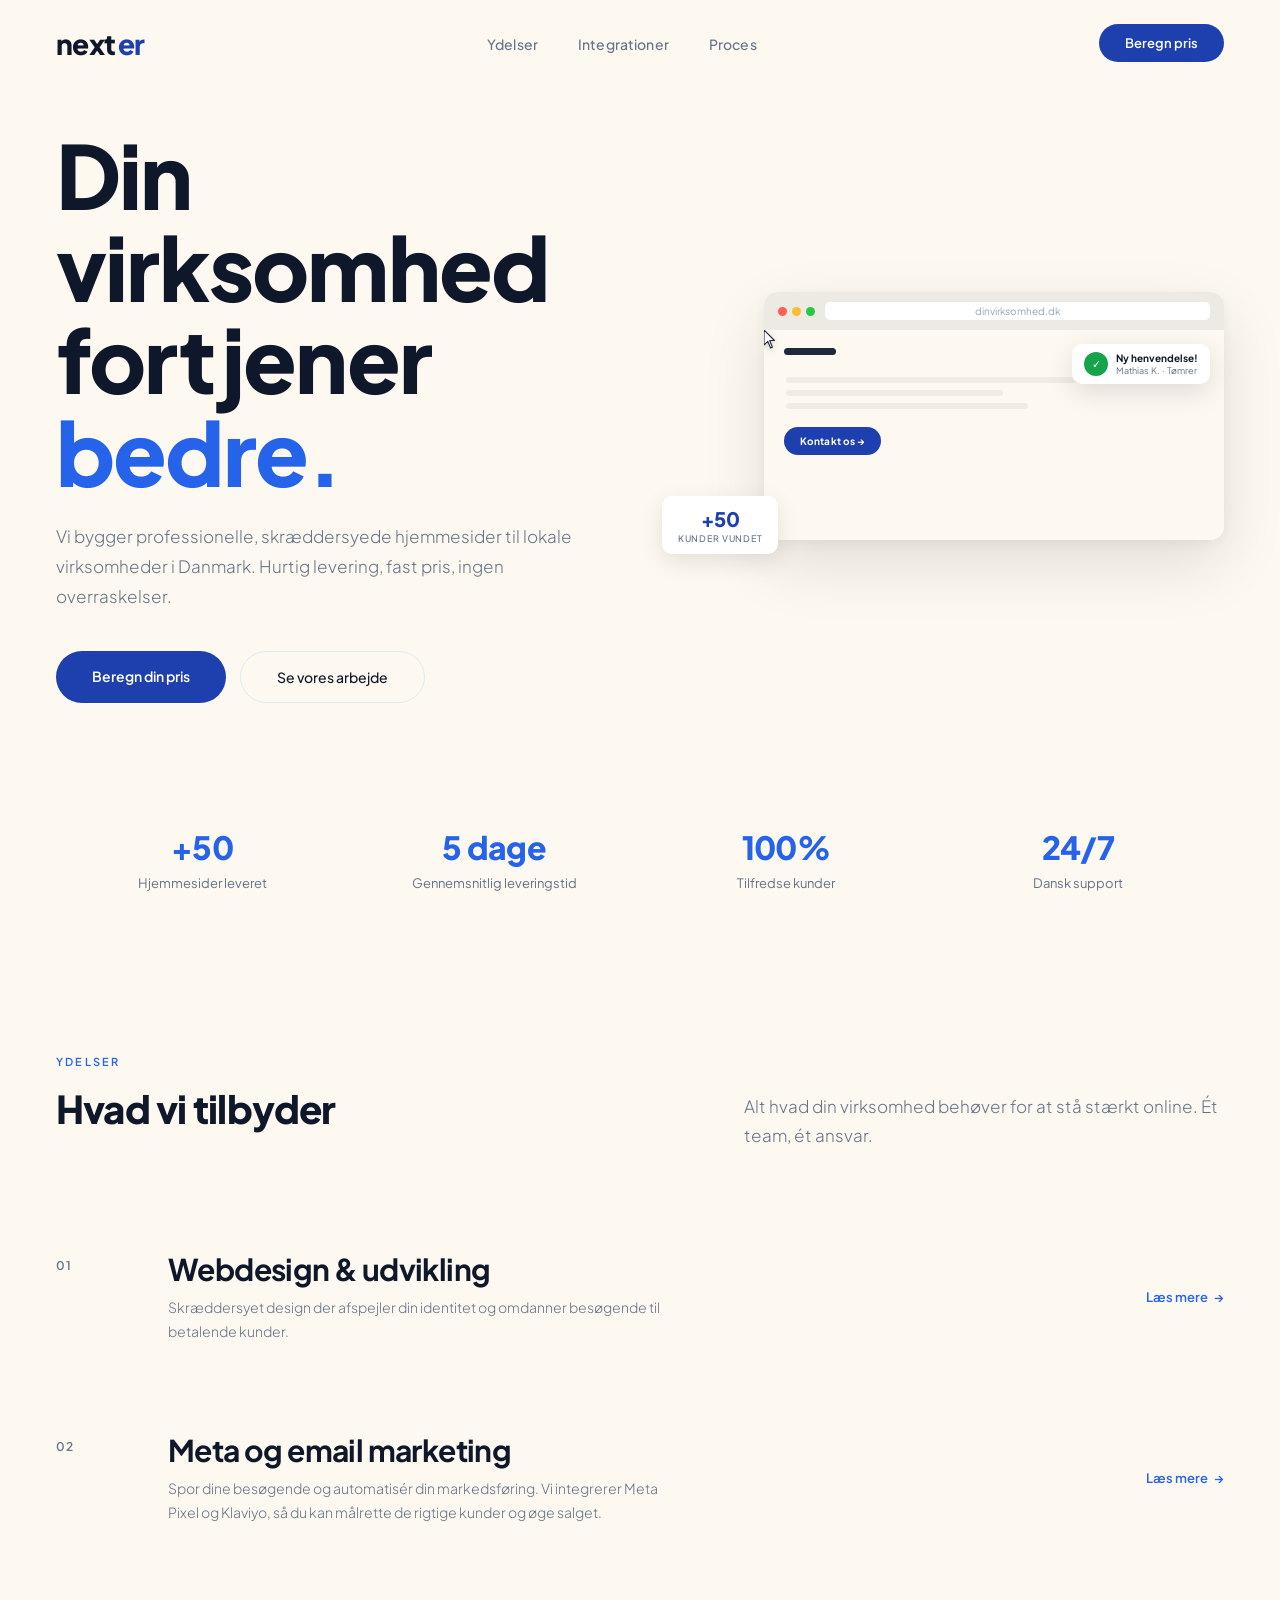
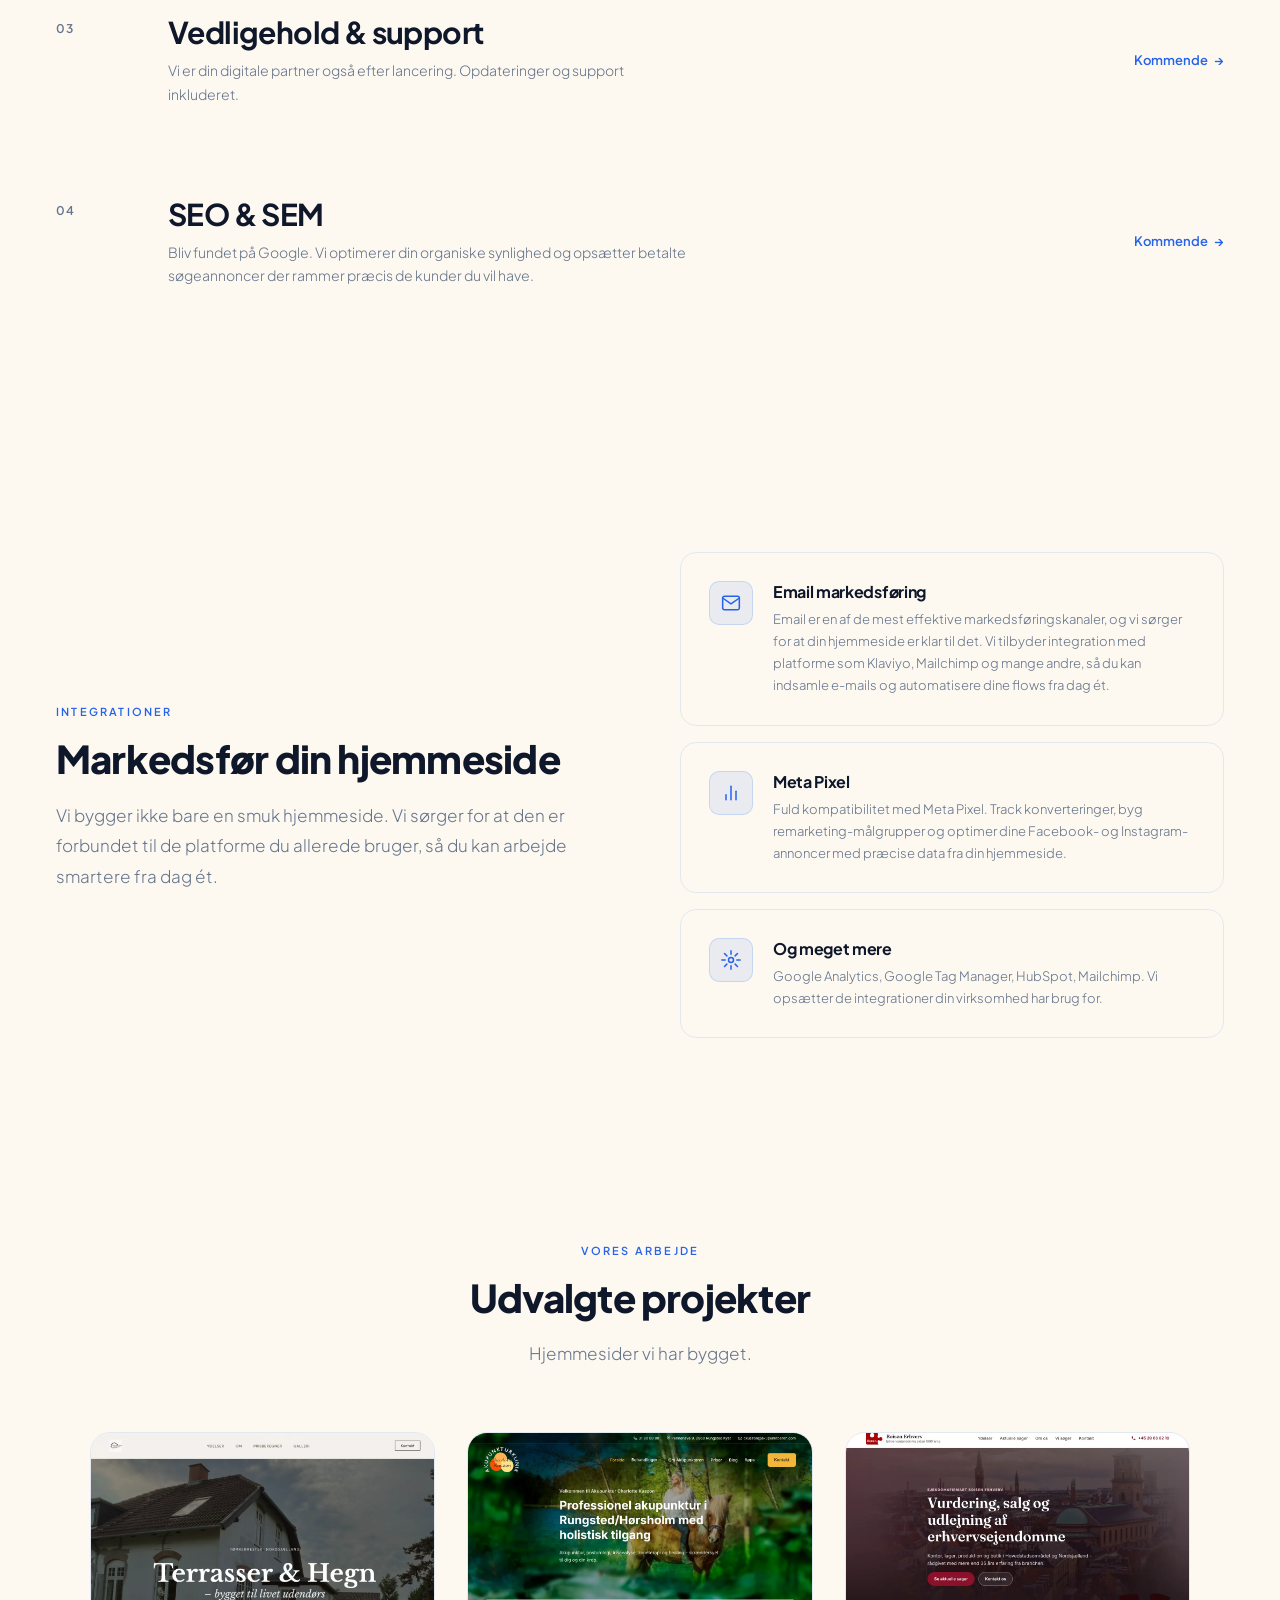
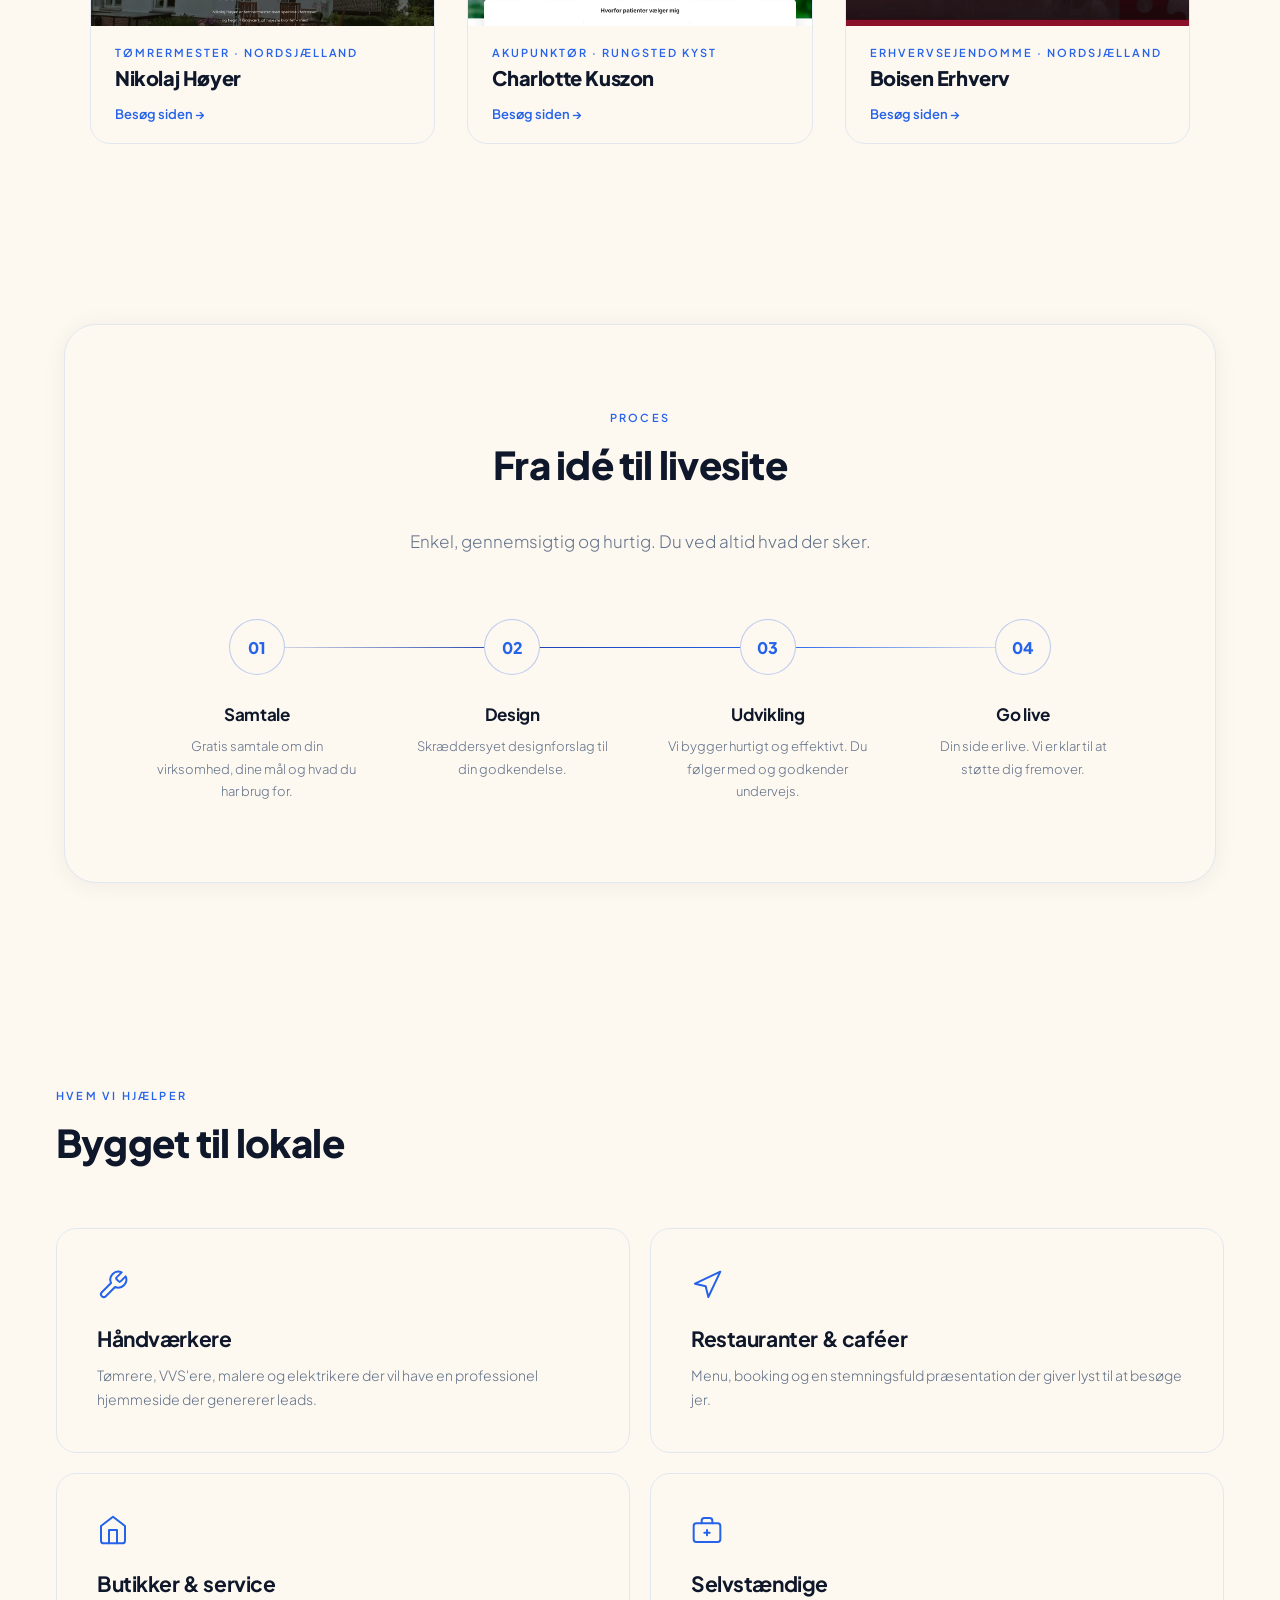
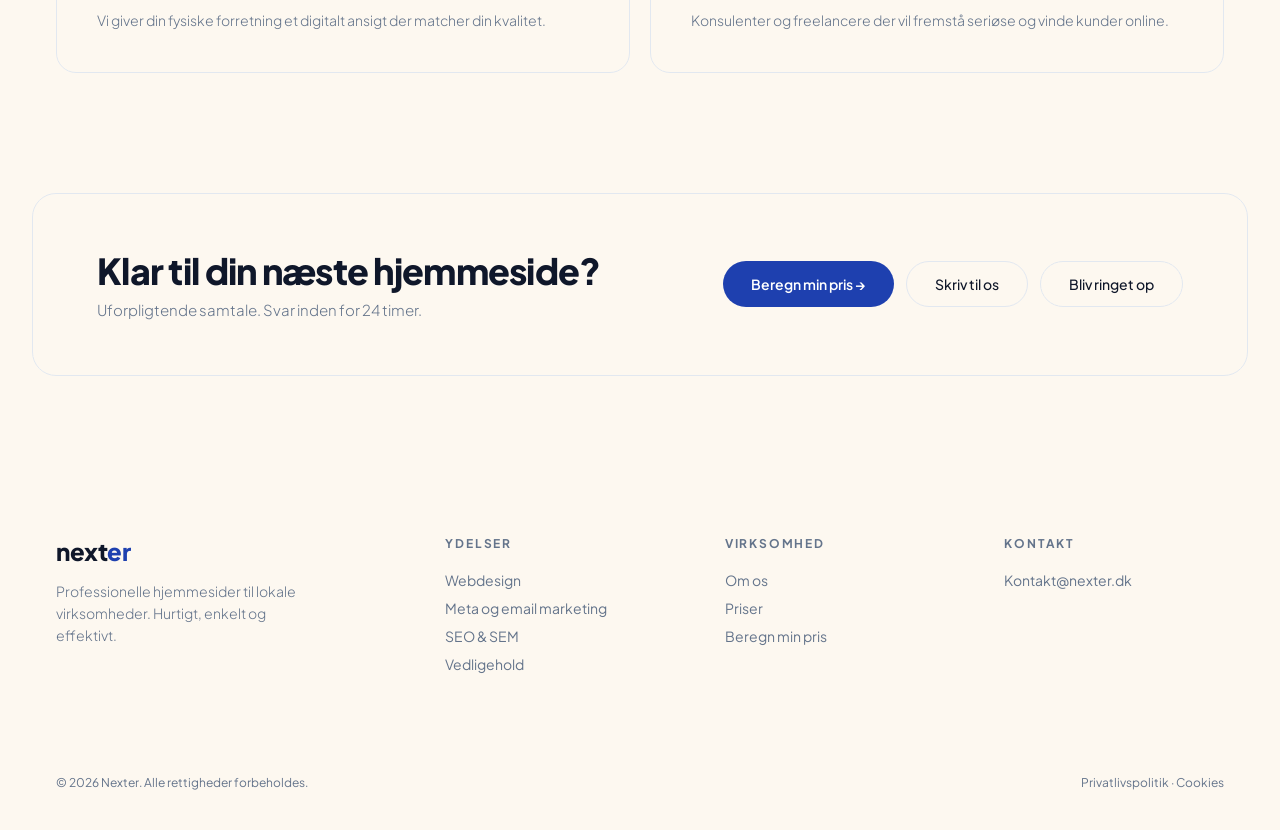
==== commit a937a42e: "Hero: animeret browser-mockup der viser besøgende-til-kunde flow Co-Authored-By: Claude Sonnet 4.6 <" ====
--- a/index.html
+++ b/index.html
@@ -84,8 +84,42 @@
     /* HERO */
     .hero { min-height: 88vh; display: grid; grid-template-columns: 1fr 1fr; align-items: center; gap: 80px; padding: 120px 56px 80px; max-width: 100%; }
     .hero-content { display: flex; flex-direction: column; align-items: flex-start; }
-    .hero-title { font-family: var(--font-head); font-size: clamp(44px,7vw,88px); font-weight: 800; line-height: 1.05; letter-spacing: -0.02em; margin-bottom: 36px; animation: fadeUp 0.9s ease 0.1s both; }
-    .hero-sub { font-size: clamp(16px,1.6vw,19px); color: var(--muted); line-height: 1.75; font-weight: 300; animation: fadeUp 0.9s ease 0.2s both; }
+    .hero-title { font-family: var(--font-head); font-size: clamp(44px,7vw,88px); font-weight: 800; line-height: 1.05; letter-spacing: -0.02em; margin-bottom: 24px; animation: fadeUp 0.9s ease 0.1s both; }
+    .hero-sub { font-size: clamp(15px,1.4vw,17px); color: var(--muted); line-height: 1.75; font-weight: 300; margin: 0 0 40px; animation: fadeUp 0.9s ease 0.2s both; }
+
+    /* HERO ILLUSTRATION */
+    .hero-illus { position: relative; display: flex; align-items: center; justify-content: flex-end; animation: fadeUp 0.9s ease 0.3s both; }
+    .mock-browser { width: 100%; max-width: 460px; background: white; border-radius: 14px; box-shadow: 0 24px 64px rgba(0,0,0,0.11), 0 4px 16px rgba(0,0,0,0.05); overflow: hidden; }
+    .mock-chrome { background: #ede9e3; padding: 10px 14px; display: flex; align-items: center; gap: 10px; }
+    .mock-dots { display: flex; gap: 5px; }
+    .mock-dots span { width: 9px; height: 9px; border-radius: 50%; }
+    .mock-dots span:nth-child(1) { background: #ff5f57; }
+    .mock-dots span:nth-child(2) { background: #ffbd2e; }
+    .mock-dots span:nth-child(3) { background: #28c840; }
+    .mock-url { flex: 1; background: white; border-radius: 5px; padding: 3px 12px; font-size: 10px; color: #94a3b8; text-align: center; font-family: var(--font-body); }
+    .mock-body { background: #fdf8f0; padding: 18px 20px 26px; position: relative; min-height: 210px; overflow: hidden; }
+    .mock-nav-bar { display: flex; justify-content: space-between; align-items: center; margin-bottom: 22px; }
+    .mock-logo-bar { width: 52px; height: 7px; background: #1e293b; border-radius: 4px; }
+    .mock-nav-items { display: flex; gap: 8px; }
+    .mock-nav-items span { width: 22px; height: 5px; background: #cbd5e1; border-radius: 3px; }
+    .mock-lines { padding-left: 2px; }
+    .mock-line { height: 7px; background: #dde3ec; border-radius: 4px; margin-bottom: 7px; }
+    .mock-line.w72 { width: 72%; }
+    .mock-line.w52 { width: 52%; }
+    .mock-line.w58 { width: 58%; margin-bottom: 18px; }
+    .mock-cta-btn { display: inline-flex; align-items: center; background: #1e40af; color: white; font-size: 10px; font-weight: 700; padding: 8px 16px; border-radius: 100px; letter-spacing: 0.01em; font-family: var(--font-body); animation: mockBtn 5s ease-in-out infinite; }
+    @keyframes mockBtn { 0%,45%{background:#1e40af;transform:scale(1);box-shadow:none} 58%{background:#2563eb;transform:scale(1.05);box-shadow:0 0 0 5px rgba(37,99,235,0.18)} 70%,100%{background:#1e40af;transform:scale(1);box-shadow:none} }
+    .mock-cursor { position: absolute; top: 0; left: 0; pointer-events: none; filter: drop-shadow(0 2px 3px rgba(0,0,0,0.18)); animation: mockCursor 5s ease-in-out infinite; }
+    @keyframes mockCursor { 0%,15%{transform:translate(78px,36px);opacity:1} 42%{transform:translate(78px,36px);opacity:1} 62%{transform:translate(24px,128px);opacity:1} 83%{transform:translate(24px,128px);opacity:1} 91%{transform:translate(78px,36px);opacity:0} 96%{transform:translate(78px,36px);opacity:0} 100%{transform:translate(78px,36px);opacity:1} }
+    .mock-notif { position: absolute; right: 14px; top: 14px; background: white; border-radius: 10px; padding: 8px 12px; display: flex; align-items: center; gap: 8px; box-shadow: 0 8px 28px rgba(0,0,0,0.12); animation: mockNotif 5s ease-in-out infinite; white-space: nowrap; }
+    @keyframes mockNotif { 0%,56%{transform:translateX(140px);opacity:0} 65%{transform:translateX(0);opacity:1} 82%{transform:translateX(0);opacity:1} 91%{transform:translateX(140px);opacity:0} 100%{transform:translateX(140px);opacity:0} }
+    .mock-notif-check { width: 24px; height: 24px; background: #16a34a; border-radius: 50%; display: flex; align-items: center; justify-content: center; color: white; font-size: 11px; flex-shrink: 0; }
+    .mock-notif-title { font-size: 10px; font-weight: 700; color: #0f172a; font-family: var(--font-body); }
+    .mock-notif-sub { font-size: 9px; color: #64748b; margin-top: 1px; font-family: var(--font-body); }
+    .mock-stat { position: absolute; bottom: -14px; left: -18px; background: white; border-radius: 10px; padding: 10px 16px; box-shadow: 0 8px 24px rgba(0,0,0,0.1); text-align: center; animation: floatBadge 3s ease-in-out infinite alternate; }
+    .mock-stat-num { font-family: var(--font-head); font-size: 20px; font-weight: 800; color: var(--accent); letter-spacing: -0.02em; }
+    .mock-stat-label { font-size: 9px; color: var(--muted); font-weight: 500; margin-top: 2px; text-transform: uppercase; letter-spacing: 0.08em; }
+    @keyframes floatBadge { from{transform:translateY(0)} to{transform:translateY(-7px)} }
 
     /* STATS */
     .stats-bar { padding: 0 56px; display: flex; background: var(--surface); overflow: hidden; width: 100%; }
@@ -232,8 +266,9 @@
       /* HERO */
       .hero { grid-template-columns: 1fr; gap: 32px; padding: 110px 20px 60px; }
       .hero-title { font-size: clamp(40px, 11vw, 68px); }
-      .hero-sub { font-size: 17px; }
+      .hero-sub { font-size: 16px; }
       .hero-actions { flex-direction: column; align-items: stretch; gap: 12px; }
+      .hero-illus { display: none; }
       .btn-primary, .btn-secondary { text-align: center; padding: 16px 20px; }
 
       /* SECTIONS */
@@ -324,12 +359,46 @@
 <section class="hero">
   <div class="hero-content">
     <h1 class="hero-title">Din virksomhed fortjener<br><span class="grad">bedre.</span></h1>
+    <p class="hero-sub">Vi bygger professionelle, skræddersyede hjemmesider til lokale virksomheder i Danmark. Hurtig levering, fast pris, ingen overraskelser.</p>
     <div class="hero-actions">
       <a href="#kontakt" class="btn-primary">Beregn din pris</a>
       <a href="#portfolio" class="btn-secondary">Se vores arbejde</a>
     </div>
   </div>
-  <p class="hero-sub">Vi bygger professionelle, skræddersyede hjemmesider til lokale virksomheder i Danmark. Hurtig levering, fast pris, ingen overraskelser.</p>
+  <div class="hero-illus" aria-hidden="true">
+    <div class="mock-browser">
+      <div class="mock-chrome">
+        <div class="mock-dots"><span></span><span></span><span></span></div>
+        <div class="mock-url">dinvirksomhed.dk</div>
+      </div>
+      <div class="mock-body">
+        <div class="mock-nav-bar">
+          <div class="mock-logo-bar"></div>
+          <div class="mock-nav-items"><span></span><span></span><span></span></div>
+        </div>
+        <div class="mock-lines">
+          <div class="mock-line w72"></div>
+          <div class="mock-line w52"></div>
+          <div class="mock-line w58"></div>
+        </div>
+        <div class="mock-cta-btn">Kontakt os →</div>
+        <div class="mock-cursor">
+          <svg width="15" height="19" viewBox="0 0 15 19" fill="none"><path d="M0 0L0 15L3.8 11.4L6.6 18L8.4 17.2L5.7 10.5L10.5 10.5L0 0Z" fill="white" stroke="#1e293b" stroke-width="1.1" stroke-linejoin="round"/></svg>
+        </div>
+        <div class="mock-notif">
+          <div class="mock-notif-check">✓</div>
+          <div>
+            <div class="mock-notif-title">Ny henvendelse!</div>
+            <div class="mock-notif-sub">Mathias K. · Tømrer</div>
+          </div>
+        </div>
+      </div>
+    </div>
+    <div class="mock-stat">
+      <div class="mock-stat-num">+50</div>
+      <div class="mock-stat-label">kunder vundet</div>
+    </div>
+  </div>
 </section>
 
 <div class="stats-bar">
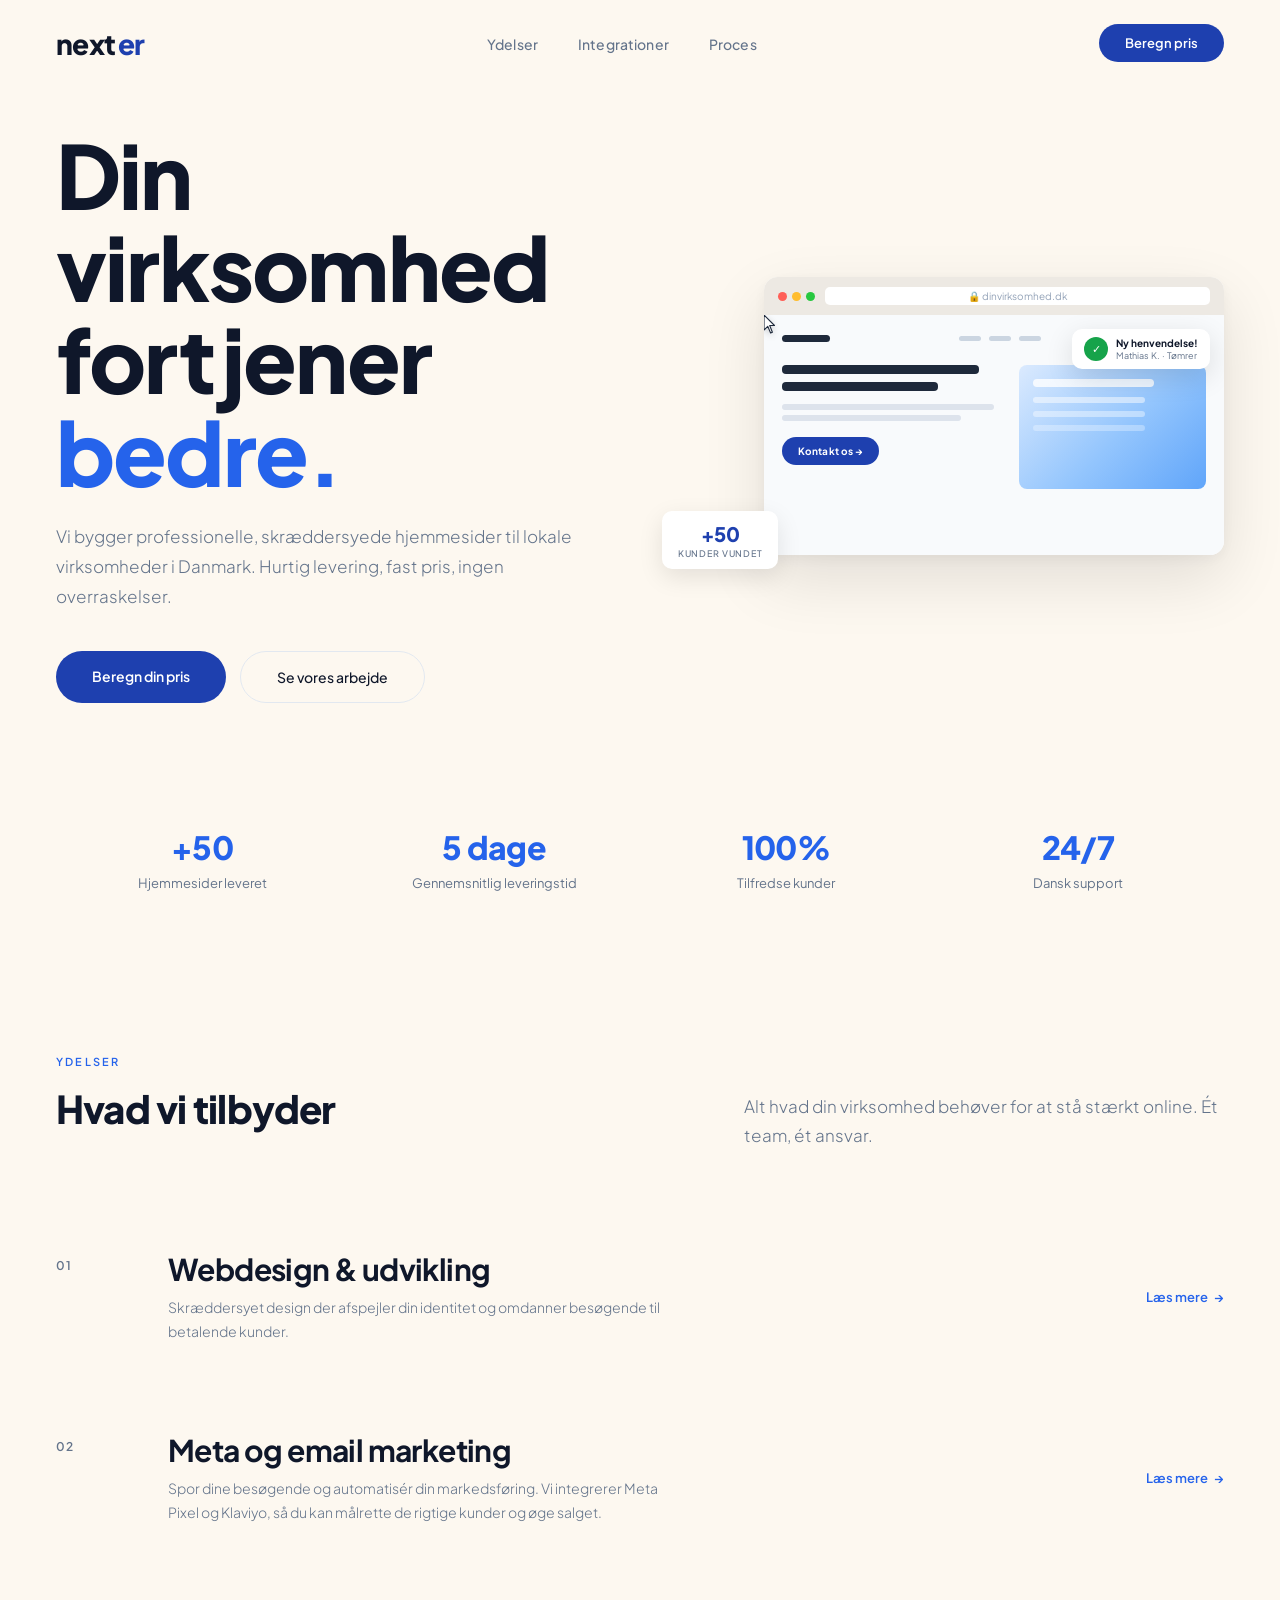
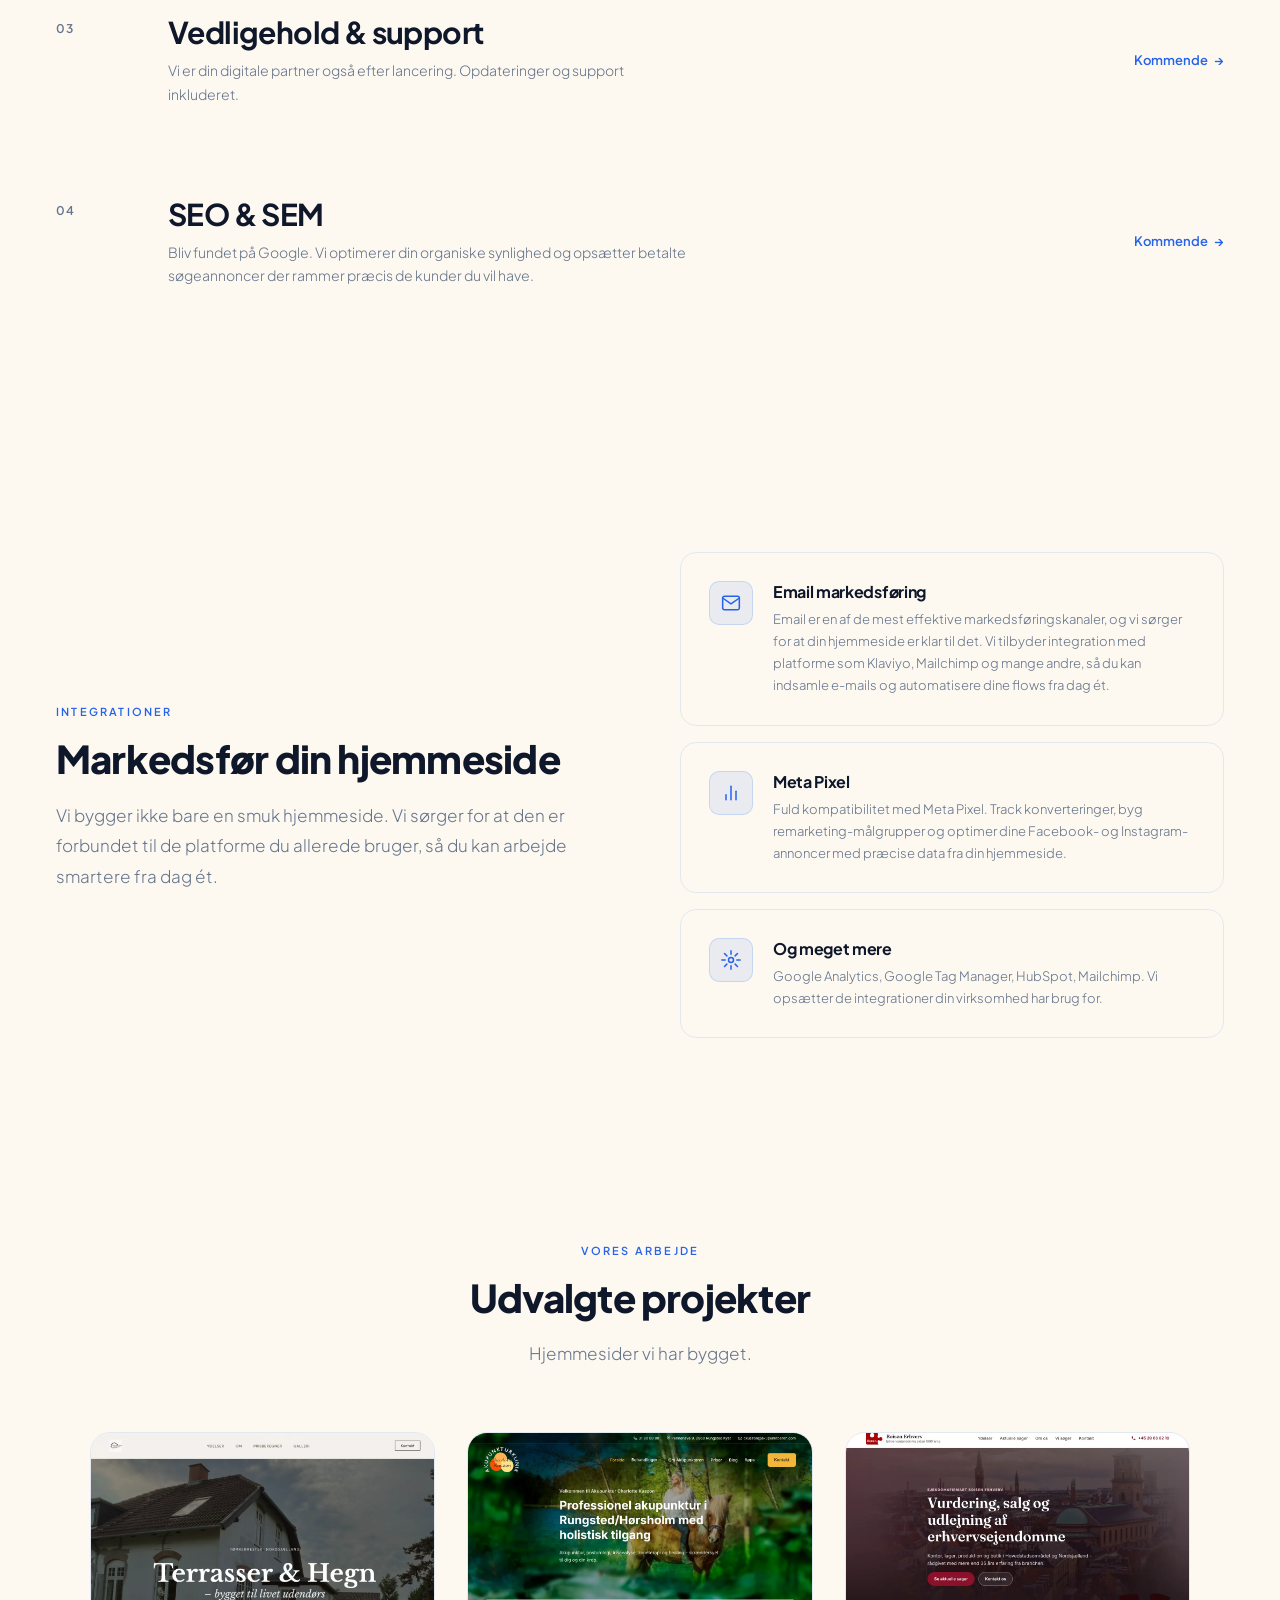
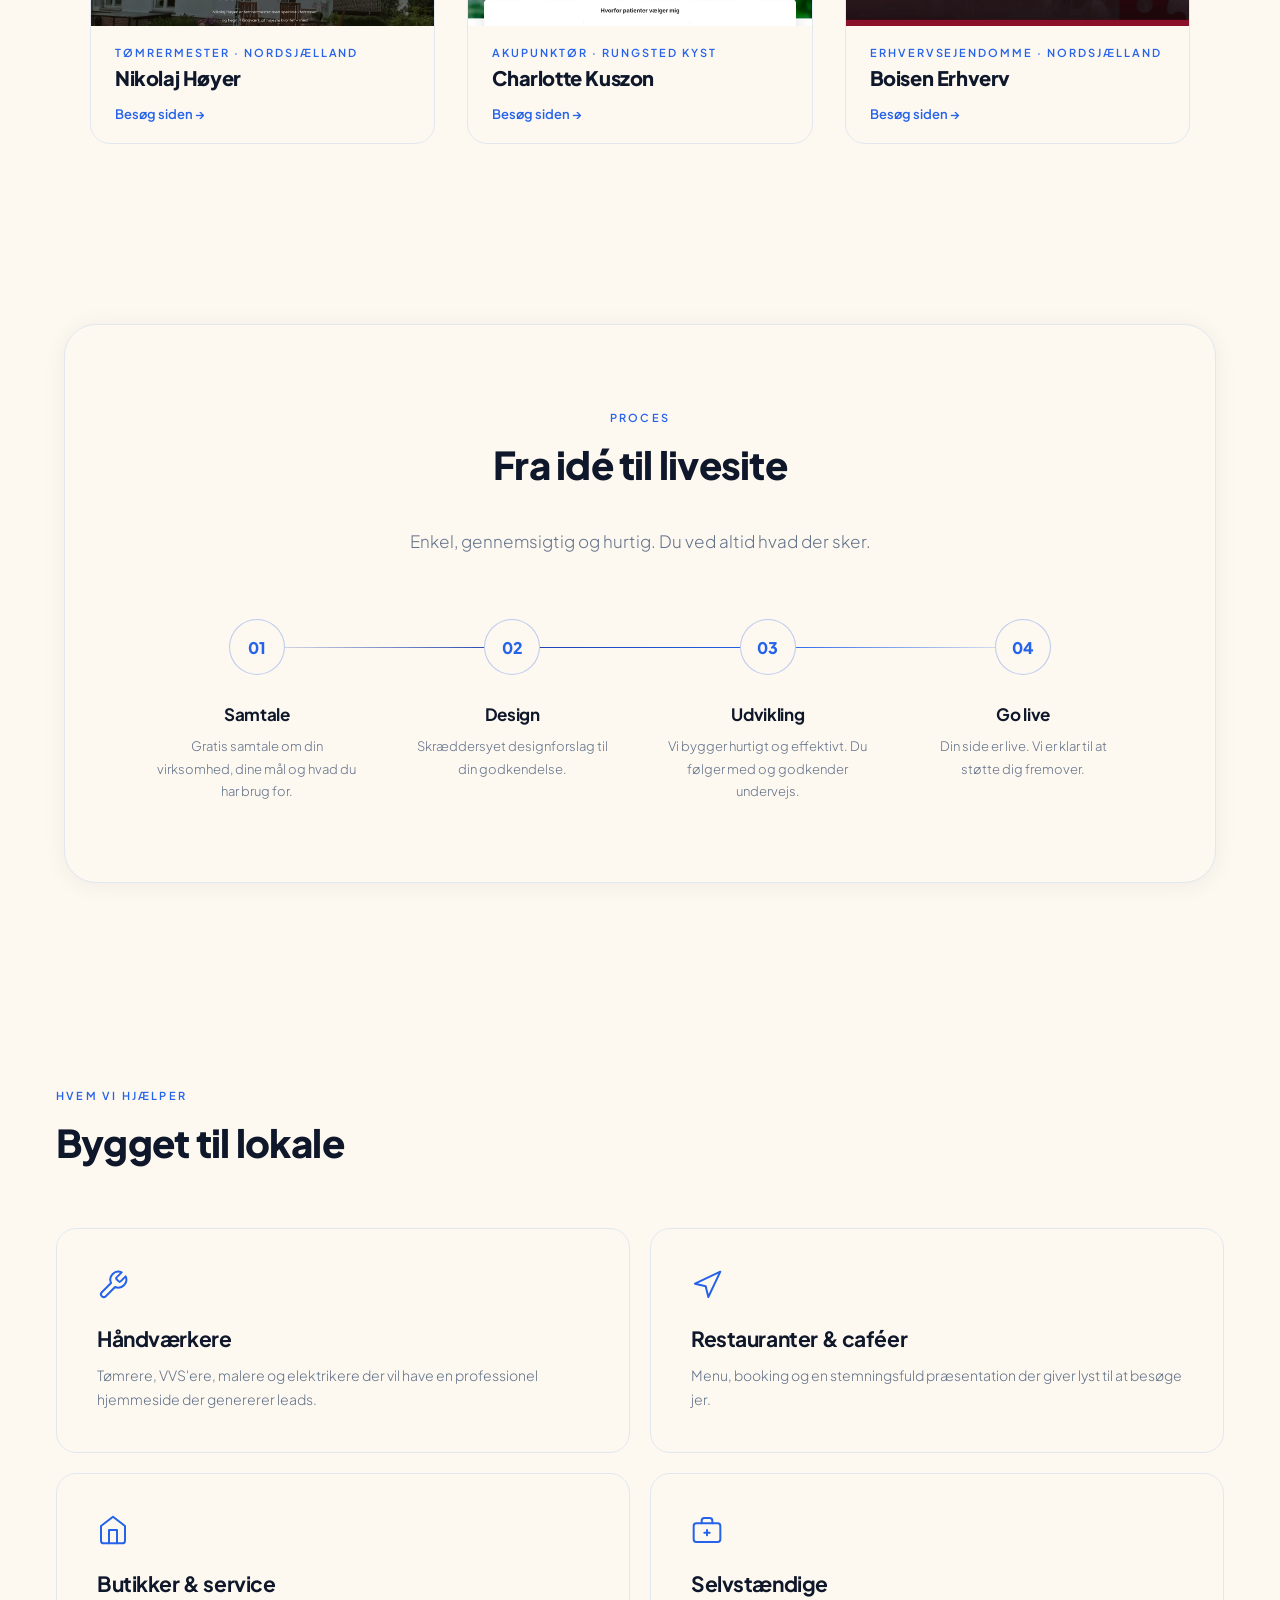
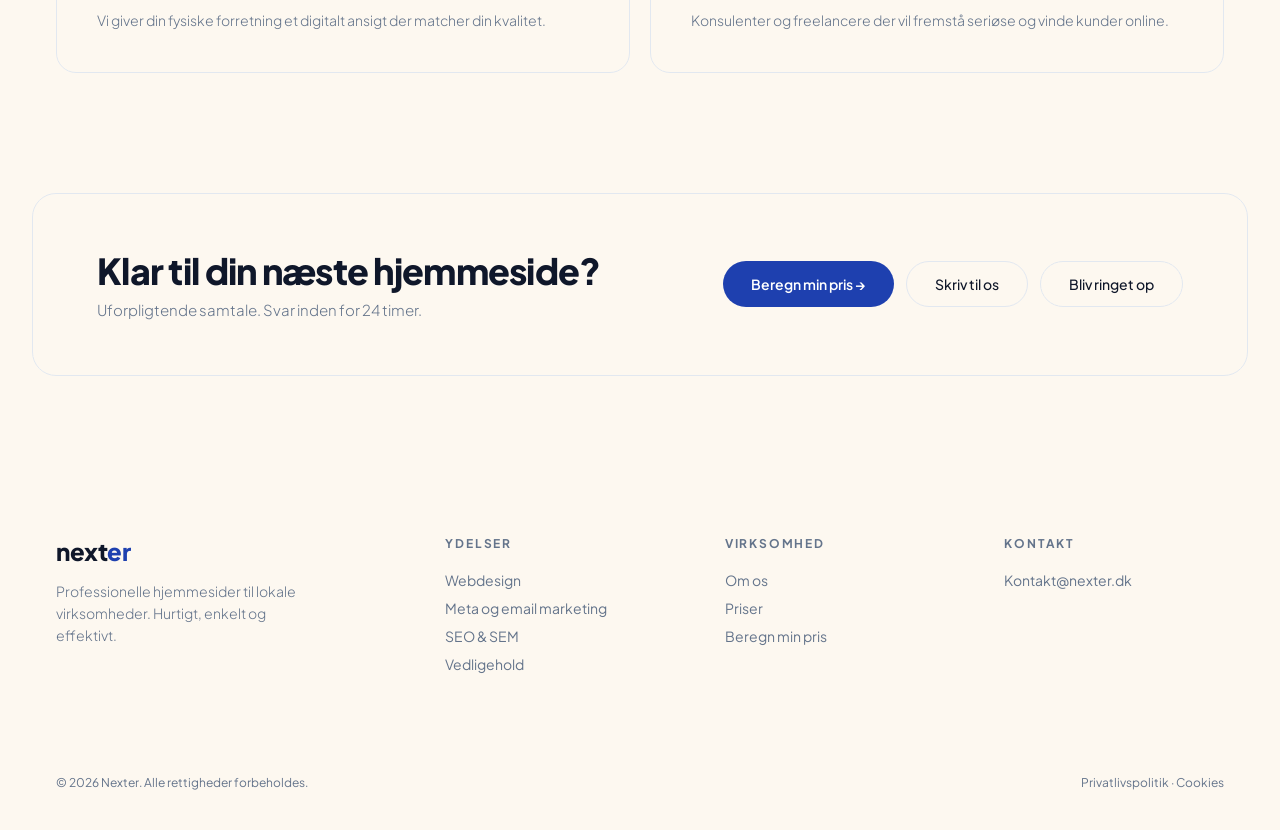
==== commit 75ea320e: "Hero: redesign browser mockup og ret cursor animation - Tilføjer 2-kolonne hero-layout i mockup: mør" ====
--- a/index.html
+++ b/index.html
@@ -97,21 +97,29 @@
     .mock-dots span:nth-child(2) { background: #ffbd2e; }
     .mock-dots span:nth-child(3) { background: #28c840; }
     .mock-url { flex: 1; background: white; border-radius: 5px; padding: 3px 12px; font-size: 10px; color: #94a3b8; text-align: center; font-family: var(--font-body); }
-    .mock-body { background: #fdf8f0; padding: 18px 20px 26px; position: relative; min-height: 210px; overflow: hidden; }
-    .mock-nav-bar { display: flex; justify-content: space-between; align-items: center; margin-bottom: 22px; }
-    .mock-logo-bar { width: 52px; height: 7px; background: #1e293b; border-radius: 4px; }
-    .mock-nav-items { display: flex; gap: 8px; }
+    .mock-body { background: #f8fafc; padding: 16px 18px 24px; position: relative; min-height: 240px; overflow: hidden; }
+    .mock-nav-bar { display: flex; justify-content: space-between; align-items: center; margin-bottom: 20px; }
+    .mock-logo-bar { width: 48px; height: 7px; background: #1e293b; border-radius: 4px; }
+    .mock-nav-items { display: flex; gap: 8px; align-items: center; }
     .mock-nav-items span { width: 22px; height: 5px; background: #cbd5e1; border-radius: 3px; }
-    .mock-lines { padding-left: 2px; }
-    .mock-line { height: 7px; background: #dde3ec; border-radius: 4px; margin-bottom: 7px; }
-    .mock-line.w72 { width: 72%; }
-    .mock-line.w52 { width: 52%; }
-    .mock-line.w58 { width: 58%; margin-bottom: 18px; }
+    .mock-nav-cta { width: 36px; height: 14px; background: #1e40af; border-radius: 100px; }
+    .mock-hero-content { display: flex; align-items: flex-start; gap: 14px; }
+    .mock-hero-left { flex: 1; }
+    .mock-hero-right { width: 44%; flex-shrink: 0; }
+    .mock-img-block { width: 100%; height: 124px; background: linear-gradient(135deg, #dbeafe 0%, #93c5fd 55%, #60a5fa 100%); border-radius: 8px; overflow: hidden; position: relative; }
+    .mock-img-block::before { content: ''; position: absolute; top: 14px; left: 14px; right: 28%; height: 8px; background: rgba(255,255,255,0.8); border-radius: 4px; }
+    .mock-img-block::after { content: ''; position: absolute; top: 32px; left: 14px; width: 60%; height: 6px; background: rgba(255,255,255,0.5); border-radius: 3px; box-shadow: 0 14px 0 rgba(255,255,255,0.4), 0 28px 0 rgba(255,255,255,0.3); }
+    .mock-heading { height: 9px; border-radius: 4px; background: #1e293b; margin-bottom: 8px; }
+    .mock-heading.mh1 { width: 88%; }
+    .mock-heading.mh2 { width: 70%; margin-bottom: 13px; }
+    .mock-text-line { height: 6px; border-radius: 3px; background: #dde3ec; margin-bottom: 5px; }
+    .mock-text-line.mt1 { width: 95%; }
+    .mock-text-line.mt2 { width: 80%; margin-bottom: 16px; }
     .mock-cta-btn { display: inline-flex; align-items: center; background: #1e40af; color: white; font-size: 10px; font-weight: 700; padding: 8px 16px; border-radius: 100px; letter-spacing: 0.01em; font-family: var(--font-body); animation: mockBtn 5s ease-in-out infinite; }
     @keyframes mockBtn { 0%,45%{background:#1e40af;transform:scale(1);box-shadow:none} 58%{background:#2563eb;transform:scale(1.05);box-shadow:0 0 0 5px rgba(37,99,235,0.18)} 70%,100%{background:#1e40af;transform:scale(1);box-shadow:none} }
-    .mock-cursor { position: absolute; top: 0; left: 0; pointer-events: none; filter: drop-shadow(0 2px 3px rgba(0,0,0,0.18)); animation: mockCursor 5s ease-in-out infinite; }
-    @keyframes mockCursor { 0%,15%{transform:translate(78px,36px);opacity:1} 42%{transform:translate(78px,36px);opacity:1} 62%{transform:translate(24px,128px);opacity:1} 83%{transform:translate(24px,128px);opacity:1} 91%{transform:translate(78px,36px);opacity:0} 96%{transform:translate(78px,36px);opacity:0} 100%{transform:translate(78px,36px);opacity:1} }
-    .mock-notif { position: absolute; right: 14px; top: 14px; background: white; border-radius: 10px; padding: 8px 12px; display: flex; align-items: center; gap: 8px; box-shadow: 0 8px 28px rgba(0,0,0,0.12); animation: mockNotif 5s ease-in-out infinite; white-space: nowrap; }
+    .mock-cursor { position: absolute; top: 0; left: 0; pointer-events: none; filter: drop-shadow(0 2px 3px rgba(0,0,0,0.18)); animation: mockCursor 5s ease-in-out infinite; z-index: 5; }
+    @keyframes mockCursor { 0%,15%{transform:translate(82px,26px);opacity:1} 42%{transform:translate(82px,26px);opacity:1} 62%{transform:translate(24px,125px);opacity:1} 83%{transform:translate(24px,125px);opacity:1} 91%{transform:translate(82px,26px);opacity:0} 96%{transform:translate(82px,26px);opacity:0} 100%{transform:translate(82px,26px);opacity:1} }
+    .mock-notif { position: absolute; right: 14px; top: 14px; background: white; border-radius: 10px; padding: 8px 12px; display: flex; align-items: center; gap: 8px; box-shadow: 0 8px 28px rgba(0,0,0,0.12); animation: mockNotif 5s ease-in-out infinite; white-space: nowrap; z-index: 10; }
     @keyframes mockNotif { 0%,56%{transform:translateX(140px);opacity:0} 65%{transform:translateX(0);opacity:1} 82%{transform:translateX(0);opacity:1} 91%{transform:translateX(140px);opacity:0} 100%{transform:translateX(140px);opacity:0} }
     .mock-notif-check { width: 24px; height: 24px; background: #16a34a; border-radius: 50%; display: flex; align-items: center; justify-content: center; color: white; font-size: 11px; flex-shrink: 0; }
     .mock-notif-title { font-size: 10px; font-weight: 700; color: #0f172a; font-family: var(--font-body); }
@@ -369,19 +377,26 @@
     <div class="mock-browser">
       <div class="mock-chrome">
         <div class="mock-dots"><span></span><span></span><span></span></div>
-        <div class="mock-url">dinvirksomhed.dk</div>
+        <div class="mock-url">🔒 dinvirksomhed.dk</div>
       </div>
       <div class="mock-body">
         <div class="mock-nav-bar">
           <div class="mock-logo-bar"></div>
           <div class="mock-nav-items"><span></span><span></span><span></span></div>
-        </div>
-        <div class="mock-lines">
-          <div class="mock-line w72"></div>
-          <div class="mock-line w52"></div>
-          <div class="mock-line w58"></div>
-        </div>
-        <div class="mock-cta-btn">Kontakt os →</div>
+          <div class="mock-nav-cta"></div>
+        </div>
+        <div class="mock-hero-content">
+          <div class="mock-hero-left">
+            <div class="mock-heading mh1"></div>
+            <div class="mock-heading mh2"></div>
+            <div class="mock-text-line mt1"></div>
+            <div class="mock-text-line mt2"></div>
+            <div class="mock-cta-btn">Kontakt os →</div>
+          </div>
+          <div class="mock-hero-right">
+            <div class="mock-img-block"></div>
+          </div>
+        </div>
         <div class="mock-cursor">
           <svg width="15" height="19" viewBox="0 0 15 19" fill="none"><path d="M0 0L0 15L3.8 11.4L6.6 18L8.4 17.2L5.7 10.5L10.5 10.5L0 0Z" fill="white" stroke="#1e293b" stroke-width="1.1" stroke-linejoin="round"/></svg>
         </div>
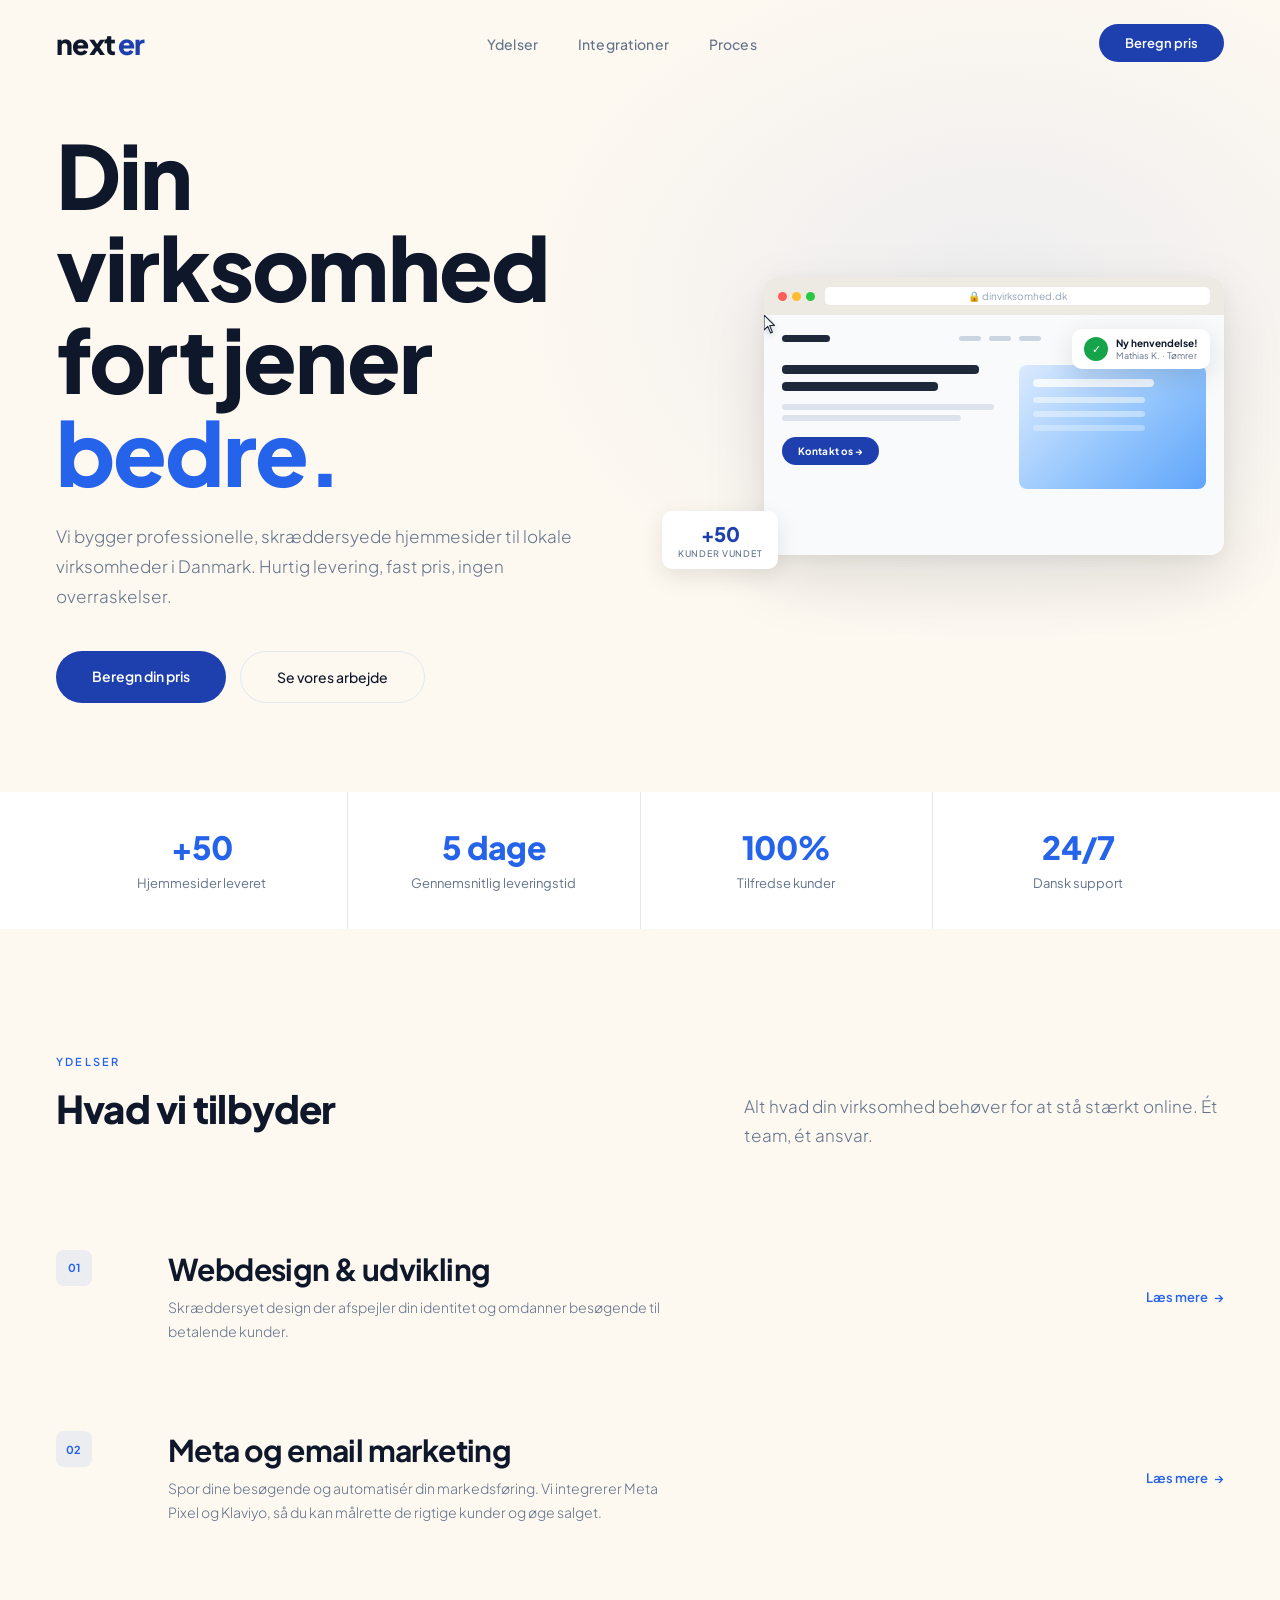
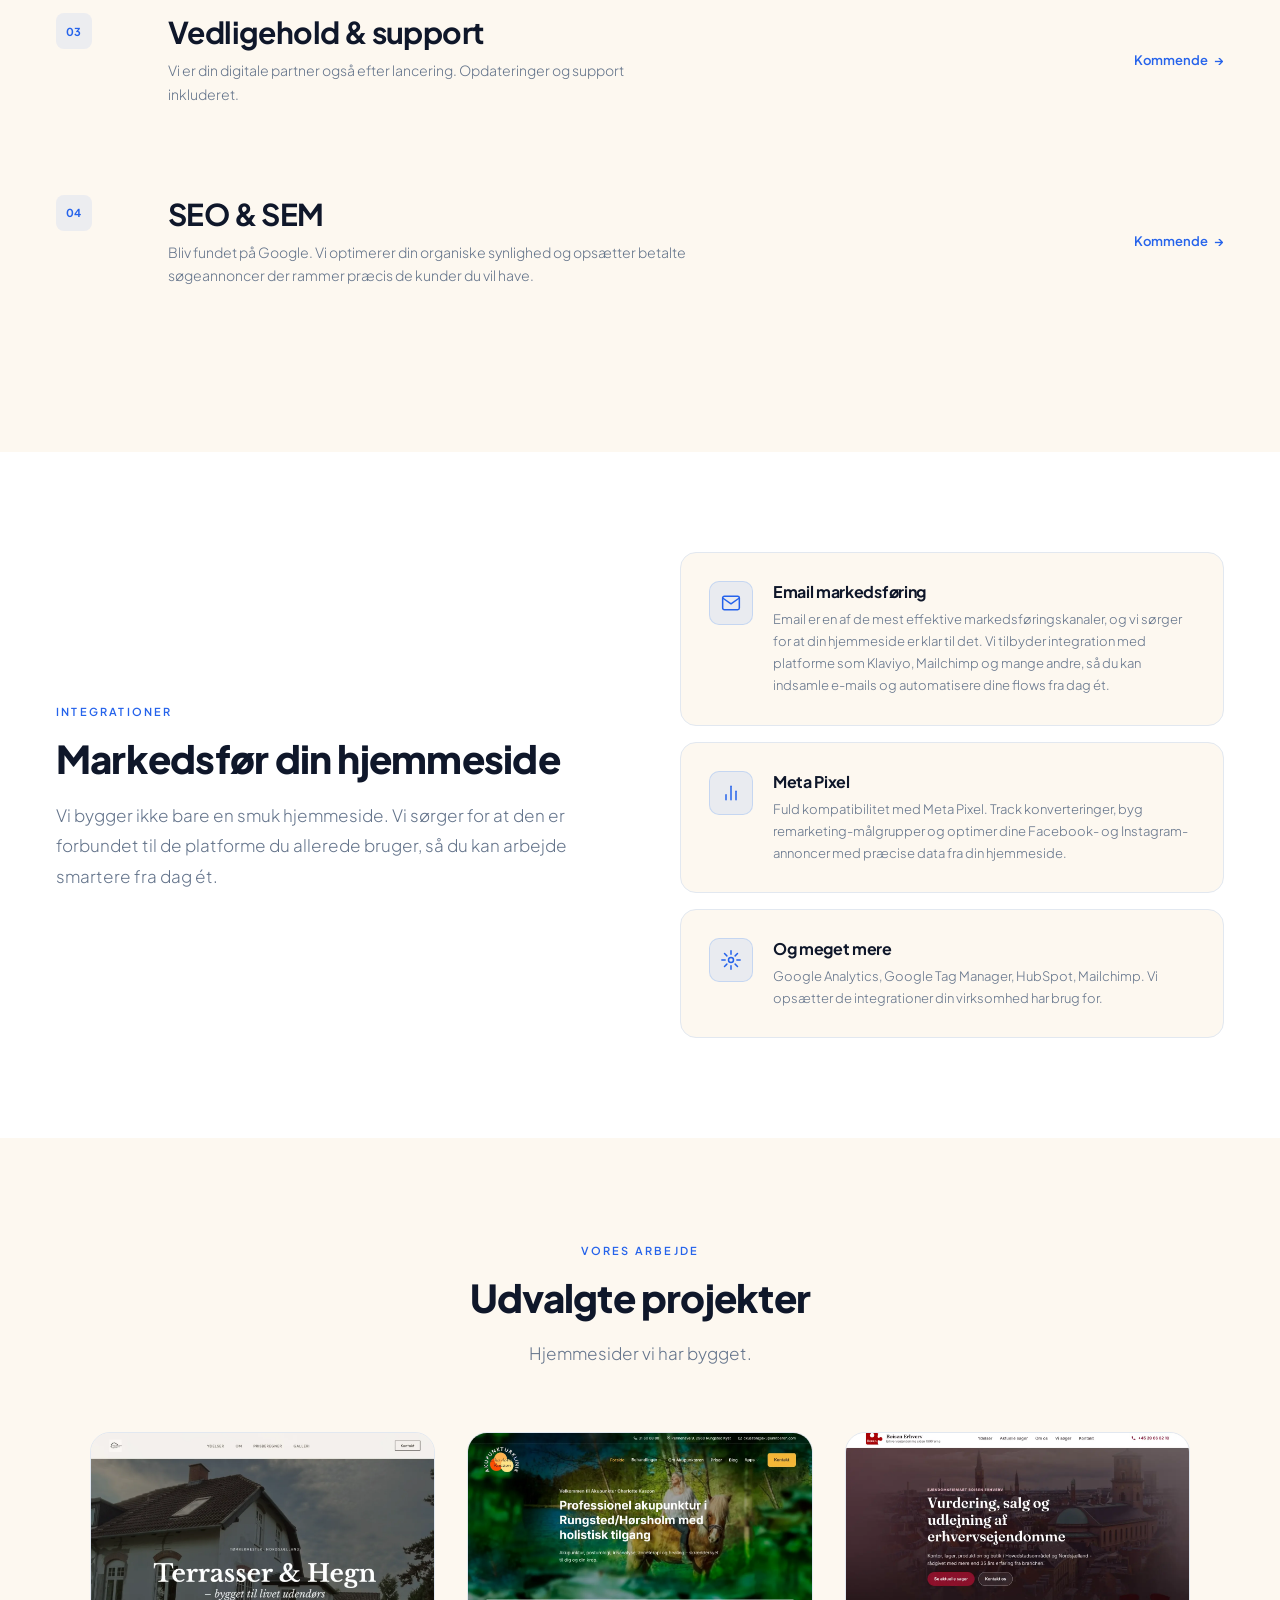
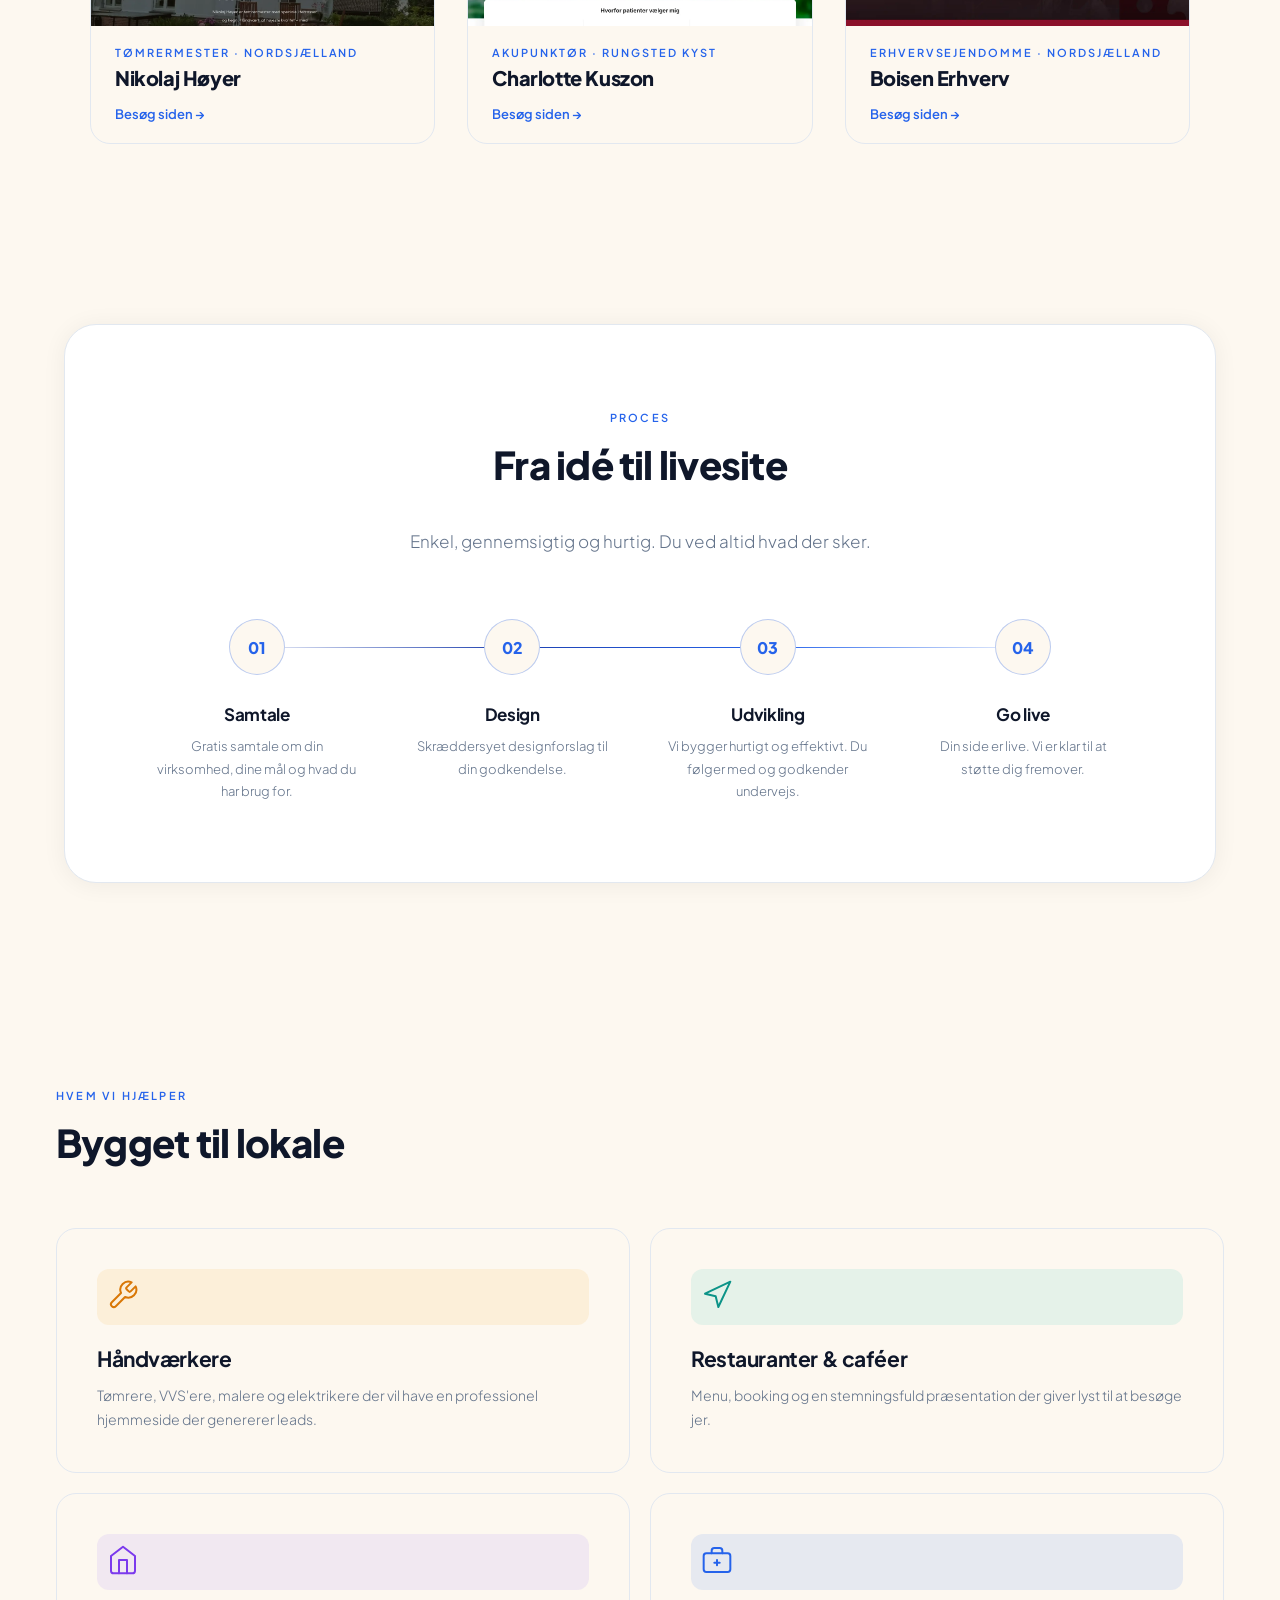
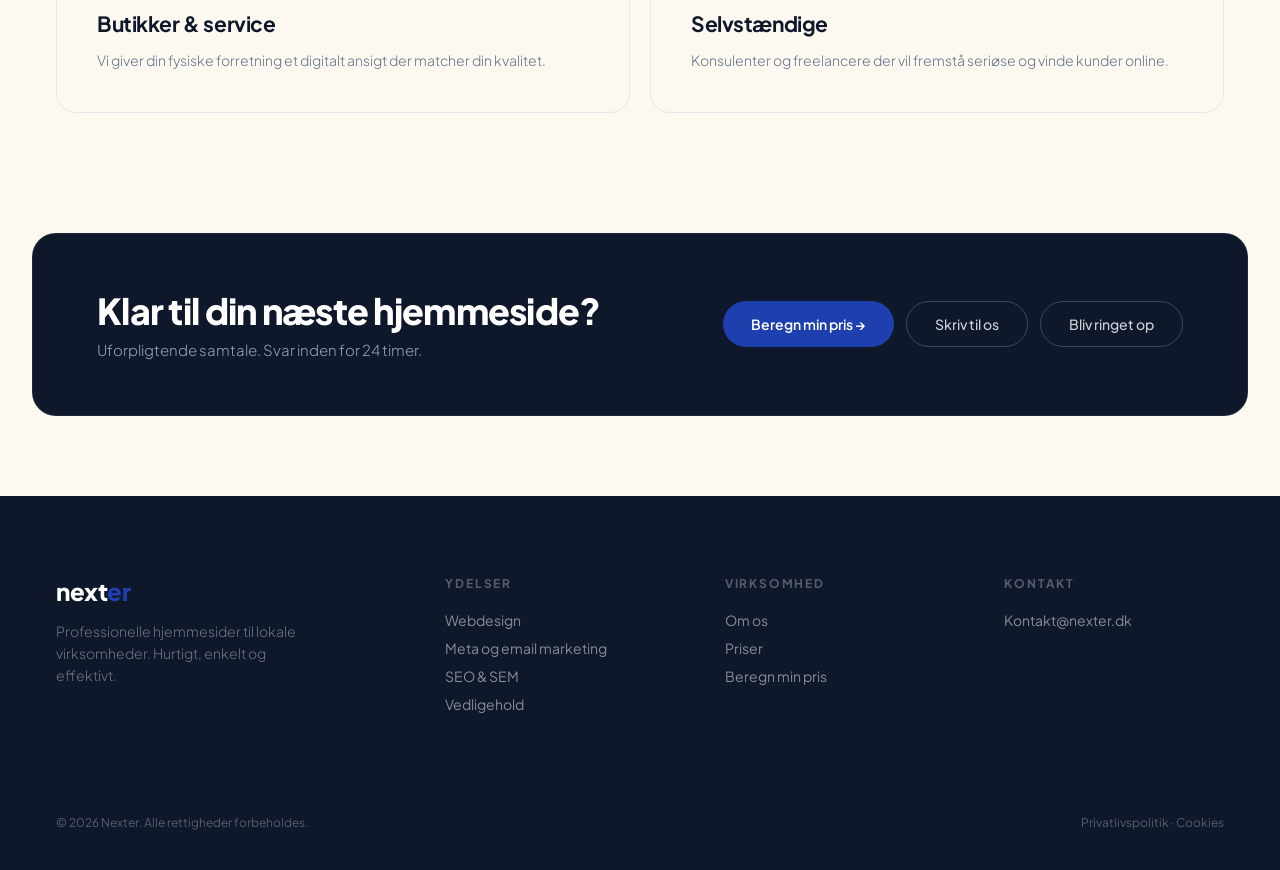
==== commit 2c37f919: "Visuel opgradering: mørk CTA/footer, farvede accenter, hvid stats-bar - CTA-sektion og footer ændret" ====
--- a/index.html
+++ b/index.html
@@ -82,8 +82,9 @@
   <!-- End Meta Pixel -->
   <style>
     /* HERO */
-    .hero { min-height: 88vh; display: grid; grid-template-columns: 1fr 1fr; align-items: center; gap: 80px; padding: 120px 56px 80px; max-width: 100%; }
-    .hero-content { display: flex; flex-direction: column; align-items: flex-start; }
+    .hero { min-height: 88vh; display: grid; grid-template-columns: 1fr 1fr; align-items: center; gap: 80px; padding: 120px 56px 80px; max-width: 100%; position: relative; }
+    .hero::before { content: ''; position: absolute; inset: 0; background: radial-gradient(ellipse 55% 65% at 78% 38%, rgba(37,99,235,0.07) 0%, transparent 68%); pointer-events: none; z-index: 0; }
+    .hero-content { display: flex; flex-direction: column; align-items: flex-start; position: relative; z-index: 1; }
     .hero-title { font-family: var(--font-head); font-size: clamp(44px,7vw,88px); font-weight: 800; line-height: 1.05; letter-spacing: -0.02em; margin-bottom: 24px; animation: fadeUp 0.9s ease 0.1s both; }
     .hero-sub { font-size: clamp(15px,1.4vw,17px); color: var(--muted); line-height: 1.75; font-weight: 300; margin: 0 0 40px; animation: fadeUp 0.9s ease 0.2s both; }
 
@@ -130,10 +131,10 @@
     @keyframes floatBadge { from{transform:translateY(0)} to{transform:translateY(-7px)} }
 
     /* STATS */
-    .stats-bar { padding: 0 56px; display: flex; background: var(--surface); overflow: hidden; width: 100%; }
+    .stats-bar { padding: 0 56px; display: flex; background: white; overflow: hidden; width: 100%; }
     .stat-item { flex: 1; padding: 36px 24px; position: relative; overflow: hidden; transition: background 0.3s; text-align: center; display: flex; flex-direction: column; align-items: center; justify-content: center; }
-    .stat-item:last-child { border-right: none; }
-    .stat-item:hover { background: rgba(37,99,235,0.04); }
+    .stat-item:not(:last-child) { border-right: 1px solid var(--border); }
+    .stat-item:hover { background: rgba(37,99,235,0.03); }
     .stat-item::before { display: none; }
     .stat-number { font-family: var(--font-head); font-size: clamp(22px,2.5vw,36px); font-weight: 800; letter-spacing: -0.02em; line-height: 1.2; color: var(--accent2); white-space: nowrap; }
     .stat-label { font-size: 13px; color: var(--muted); margin-top: 8px; font-weight: 400; text-align: center; line-height: 1.4; }
@@ -156,7 +157,7 @@
     .svc-list { }
     .svc-row { display: grid; grid-template-columns: 64px 1fr auto; gap: 48px; align-items: center; padding: 44px 0; text-decoration: none; color: inherit; transition: background 0.25s, padding 0.25s, margin 0.25s; }
     .svc-row:hover { background: var(--surface2); margin: 0 -56px; padding-left: 56px; padding-right: 56px; }
-    .svc-num { font-size: 12px; font-weight: 600; color: var(--muted); letter-spacing: 0.08em; align-self: flex-start; padding-top: 8px; }
+    .svc-num { font-size: 11px; font-weight: 700; color: var(--accent2); background: rgba(37,99,235,0.08); width: 36px; height: 36px; border-radius: 8px; display: flex; align-items: center; justify-content: center; flex-shrink: 0; letter-spacing: 0.04em; align-self: flex-start; }
     .svc-name { font-family: var(--font-head); font-size: clamp(20px,2.5vw,30px); font-weight: 700; letter-spacing: -0.02em; margin-bottom: 8px; }
     .svc-text { font-size: 14px; color: var(--muted); line-height: 1.7; font-weight: 300; max-width: 520px; }
     .svc-link { font-size: 13px; font-weight: 600; color: var(--accent2); white-space: nowrap; display: flex; align-items: center; gap: 6px; flex-shrink: 0; transition: gap 0.2s; }
@@ -189,7 +190,7 @@
     .work-btn:hover { background: var(--accent); border-color: var(--accent); transform: scale(1.05); }
 
     /* PROCESS */
-    .process { background: var(--surface); border-radius: 32px; margin: 0 32px; padding: 80px 64px; box-shadow: 0 2px 24px rgba(0,0,0,0.06); border: 1px solid var(--border); }
+    .process { background: white; border-radius: 32px; margin: 0 32px; padding: 80px 64px; box-shadow: 0 2px 24px rgba(0,0,0,0.06); border: 1px solid var(--border); }
     .process-header { display: flex; flex-direction: column; align-items: center; text-align: center; gap: 20px; margin-bottom: 64px; }
     .process-steps { display: grid; grid-template-columns: repeat(4,1fr); position: relative; }
     .process-steps::before { content:''; position: absolute; top:28px; left:10%; right:10%; height:1px; background: linear-gradient(90deg,transparent,var(--accent),var(--accent2),transparent); z-index:0; }
@@ -207,15 +208,21 @@
     .aud-card::before { display: none; }
     .aud-card:hover { transform: translateY(-6px); border-color: rgba(37,99,235,0.2); box-shadow: 0 20px 60px rgba(0,0,0,0.08); }
     .aud-icon { margin-bottom: 20px; }
+    .aud-card:nth-child(1) .aud-icon { background: rgba(245,158,11,0.10); padding: 10px; border-radius: 12px; color: #d97706; }
+    .aud-card:nth-child(2) .aud-icon { background: rgba(20,184,166,0.10); padding: 10px; border-radius: 12px; color: #0d9488; }
+    .aud-card:nth-child(3) .aud-icon { background: rgba(139,92,246,0.10); padding: 10px; border-radius: 12px; color: #7c3aed; }
+    .aud-card:nth-child(4) .aud-icon { background: rgba(37,99,235,0.10); padding: 10px; border-radius: 12px; color: var(--accent2); }
     .aud-title { font-family: var(--font-head); font-size: 21px; font-weight: 700; letter-spacing: -0.02em; margin-bottom: 12px; }
     .aud-text { font-size: 14px; color: var(--muted); line-height: 1.7; font-weight: 300; }
 
     /* CTA */
-    .cta-section { margin: 0 32px 80px; border-radius: 24px; background: var(--surface); border: 1px solid var(--border); padding: 56px 64px; display: flex; align-items: center; justify-content: space-between; gap: 48px; position: relative; overflow: hidden; }
+    .cta-section { margin: 0 32px 80px; border-radius: 24px; background: #0f172a; border: 1px solid rgba(255,255,255,0.06); padding: 56px 64px; display: flex; align-items: center; justify-content: space-between; gap: 48px; position: relative; overflow: hidden; }
     .cta-section::before { display:none; }
     .cta-content { position: relative; z-index:1; }
-    .cta-title { font-family: var(--font-head); font-size: clamp(24px,2.8vw,38px); font-weight: 800; letter-spacing: -0.02em; line-height:1.15; color:var(--text); margin-bottom: 8px; }
-    .cta-sub { font-size: 15px; color: var(--muted); font-weight: 300; }
+    .cta-title { font-family: var(--font-head); font-size: clamp(24px,2.8vw,38px); font-weight: 800; letter-spacing: -0.02em; line-height:1.15; color:white; margin-bottom: 8px; }
+    .cta-sub { font-size: 15px; color: #94a3b8; font-weight: 300; }
+    .cta-section .btn-white-outline { color: rgba(255,255,255,0.8); border-color: rgba(255,255,255,0.2); }
+    .cta-section .btn-white-outline:hover { border-color: rgba(255,255,255,0.5); background: rgba(255,255,255,0.06); }
     .cta-actions { display: flex; gap: 12px; flex-wrap: wrap; flex-shrink: 0; position: relative; z-index:1; }
     .btn-white { display: inline-block; background: var(--accent); color: white; padding: 14px 28px; border-radius: 100px; font-size: 14px; font-weight: 600; text-decoration: none; transition: transform 0.2s, background 0.2s; white-space: nowrap; }
     .btn-white:hover { transform: translateY(-2px); background: var(--accent2); }
@@ -468,7 +475,7 @@
   </div>
 </section>
 
-<section id="integrations" style="background:var(--surface);padding:100px 56px;">
+<section id="integrations" style="background:white;padding:100px 56px;">
   <div class="int-grid">
     <div class="reveal-left">
       <div class="s-label">Integrationer</div>
@@ -576,19 +583,19 @@
   <div class="reveal"><div class="s-label">Hvem vi hjælper</div><h2 class="s-title">Bygget til lokale</h2></div>
   <div class="audience-grid">
     <div class="aud-card reveal delay-1" data-num="01">
-      <div class="aud-icon"><svg width="32" height="32" viewBox="0 0 24 24" fill="none" stroke="currentColor" stroke-width="1.5" stroke-linecap="round" stroke-linejoin="round" style="color:var(--accent2)"><path d="M14.7 6.3a1 1 0 0 0 0 1.4l1.6 1.6a1 1 0 0 0 1.4 0l3.77-3.77a6 6 0 0 1-7.94 7.94l-6.91 6.91a2.12 2.12 0 0 1-3-3l6.91-6.91a6 6 0 0 1 7.94-7.94l-3.76 3.76z"/></svg></div>
+      <div class="aud-icon"><svg width="32" height="32" viewBox="0 0 24 24" fill="none" stroke="currentColor" stroke-width="1.5" stroke-linecap="round" stroke-linejoin="round"><path d="M14.7 6.3a1 1 0 0 0 0 1.4l1.6 1.6a1 1 0 0 0 1.4 0l3.77-3.77a6 6 0 0 1-7.94 7.94l-6.91 6.91a2.12 2.12 0 0 1-3-3l6.91-6.91a6 6 0 0 1 7.94-7.94l-3.76 3.76z"/></svg></div>
       <div class="aud-title">Håndværkere</div><p class="aud-text">Tømrere, VVS'ere, malere og elektrikere der vil have en professionel hjemmeside der genererer leads.</p>
     </div>
     <div class="aud-card reveal delay-2" data-num="02">
-      <div class="aud-icon"><svg width="32" height="32" viewBox="0 0 24 24" fill="none" stroke="currentColor" stroke-width="1.5" stroke-linecap="round" stroke-linejoin="round" style="color:var(--accent2)"><path d="M3 11l19-9-9 19-2-8-8-2z"/></svg></div>
+      <div class="aud-icon"><svg width="32" height="32" viewBox="0 0 24 24" fill="none" stroke="currentColor" stroke-width="1.5" stroke-linecap="round" stroke-linejoin="round"><path d="M3 11l19-9-9 19-2-8-8-2z"/></svg></div>
       <div class="aud-title">Restauranter & caféer</div><p class="aud-text">Menu, booking og en stemningsfuld præsentation der giver lyst til at besøge jer.</p>
     </div>
     <div class="aud-card reveal delay-3" data-num="03">
-      <div class="aud-icon"><svg width="32" height="32" viewBox="0 0 24 24" fill="none" stroke="currentColor" stroke-width="1.5" stroke-linecap="round" stroke-linejoin="round" style="color:var(--accent2)"><path d="M3 9l9-7 9 7v11a2 2 0 0 1-2 2H5a2 2 0 0 1-2-2z"/><polyline points="9 22 9 12 15 12 15 22"/></svg></div>
+      <div class="aud-icon"><svg width="32" height="32" viewBox="0 0 24 24" fill="none" stroke="currentColor" stroke-width="1.5" stroke-linecap="round" stroke-linejoin="round"><path d="M3 9l9-7 9 7v11a2 2 0 0 1-2 2H5a2 2 0 0 1-2-2z"/><polyline points="9 22 9 12 15 12 15 22"/></svg></div>
       <div class="aud-title">Butikker & service</div><p class="aud-text">Vi giver din fysiske forretning et digitalt ansigt der matcher din kvalitet.</p>
     </div>
     <div class="aud-card reveal delay-4" data-num="04">
-      <div class="aud-icon"><svg width="32" height="32" viewBox="0 0 24 24" fill="none" stroke="currentColor" stroke-width="1.5" stroke-linecap="round" stroke-linejoin="round" style="color:var(--accent2)"><rect x="2" y="7" width="20" height="14" rx="2"/><path d="M16 7V5a2 2 0 0 0-2-2h-4a2 2 0 0 0-2 2v2"/><line x1="12" y1="12" x2="12" y2="16"/><line x1="10" y1="14" x2="14" y2="14"/></svg></div>
+      <div class="aud-icon"><svg width="32" height="32" viewBox="0 0 24 24" fill="none" stroke="currentColor" stroke-width="1.5" stroke-linecap="round" stroke-linejoin="round"><rect x="2" y="7" width="20" height="14" rx="2"/><path d="M16 7V5a2 2 0 0 0-2-2h-4a2 2 0 0 0-2 2v2"/><line x1="12" y1="12" x2="12" y2="16"/><line x1="10" y1="14" x2="14" y2="14"/></svg></div>
       <div class="aud-title">Selvstændige</div><p class="aud-text">Konsulenter og freelancere der vil fremstå seriøse og vinde kunder online.</p>
     </div>
   </div>
--- a/style.css
+++ b/style.css
@@ -79,14 +79,15 @@
 .faq-a-inner { padding: 0 32px 26px; font-size: 15px; color: var(--muted); line-height: 1.75; font-weight: 300; }
 
 /* FOOTER */
-footer { padding: 80px 56px 40px; }
+footer { background: #0f172a; padding: 80px 56px 40px; }
+footer .logo { color: white; }
 .footer-top { display: grid; grid-template-columns: 1.5fr 1fr 1fr 1fr; gap: 60px; margin-bottom: 60px; }
 .footer-brand .logo { font-size: 24px; margin-bottom: 14px; display: block; }
-.footer-tagline { font-size: 14px; color: var(--muted); line-height: 1.6; font-weight: 300; max-width: 240px; }
-.footer-col h5 { font-family: var(--font-head); font-size: 12px; font-weight: 700; letter-spacing: 0.15em; text-transform: uppercase; color: var(--muted); margin-bottom: 20px; }
-.footer-col a { display: block; color: var(--muted); text-decoration: none; font-size: 14px; margin-bottom: 10px; transition: color 0.2s; }
-.footer-col a:hover { color: var(--accent2); }
-.footer-bottom { display: flex; justify-content: space-between; align-items: center; padding-top: 32px; font-size: 12px; color: var(--muted); }
+.footer-tagline { font-size: 14px; color: rgba(255,255,255,0.4); line-height: 1.6; font-weight: 300; max-width: 240px; }
+.footer-col h5 { font-family: var(--font-head); font-size: 12px; font-weight: 700; letter-spacing: 0.15em; text-transform: uppercase; color: rgba(255,255,255,0.3); margin-bottom: 20px; }
+.footer-col a { display: block; color: rgba(255,255,255,0.5); text-decoration: none; font-size: 14px; margin-bottom: 10px; transition: color 0.2s; }
+.footer-col a:hover { color: white; }
+.footer-bottom { display: flex; justify-content: space-between; align-items: center; padding-top: 32px; font-size: 12px; color: rgba(255,255,255,0.3); border-top-color: rgba(255,255,255,0.06); }
 
 /* ANIMATIONS */
 @keyframes fadeUp { from { opacity: 0; transform: translateY(30px); } to { opacity: 1; transform: translateY(0); } }
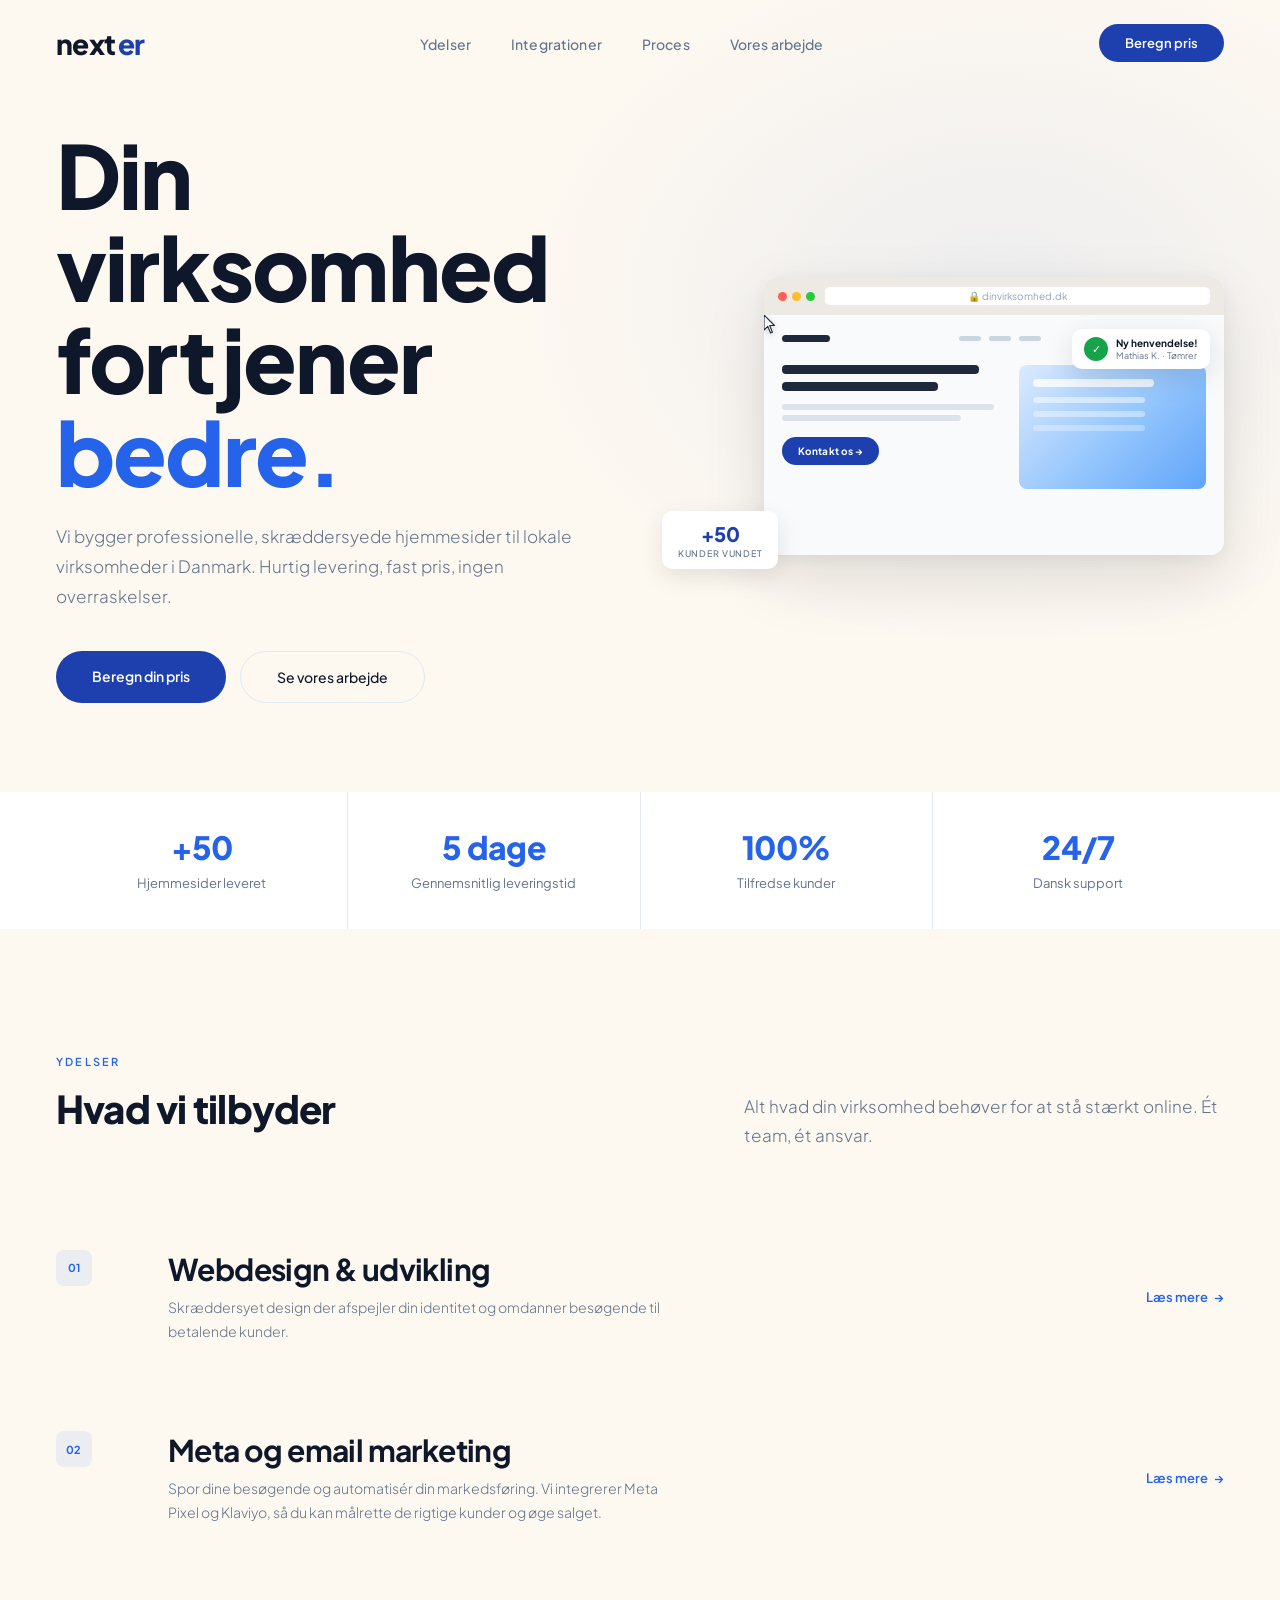
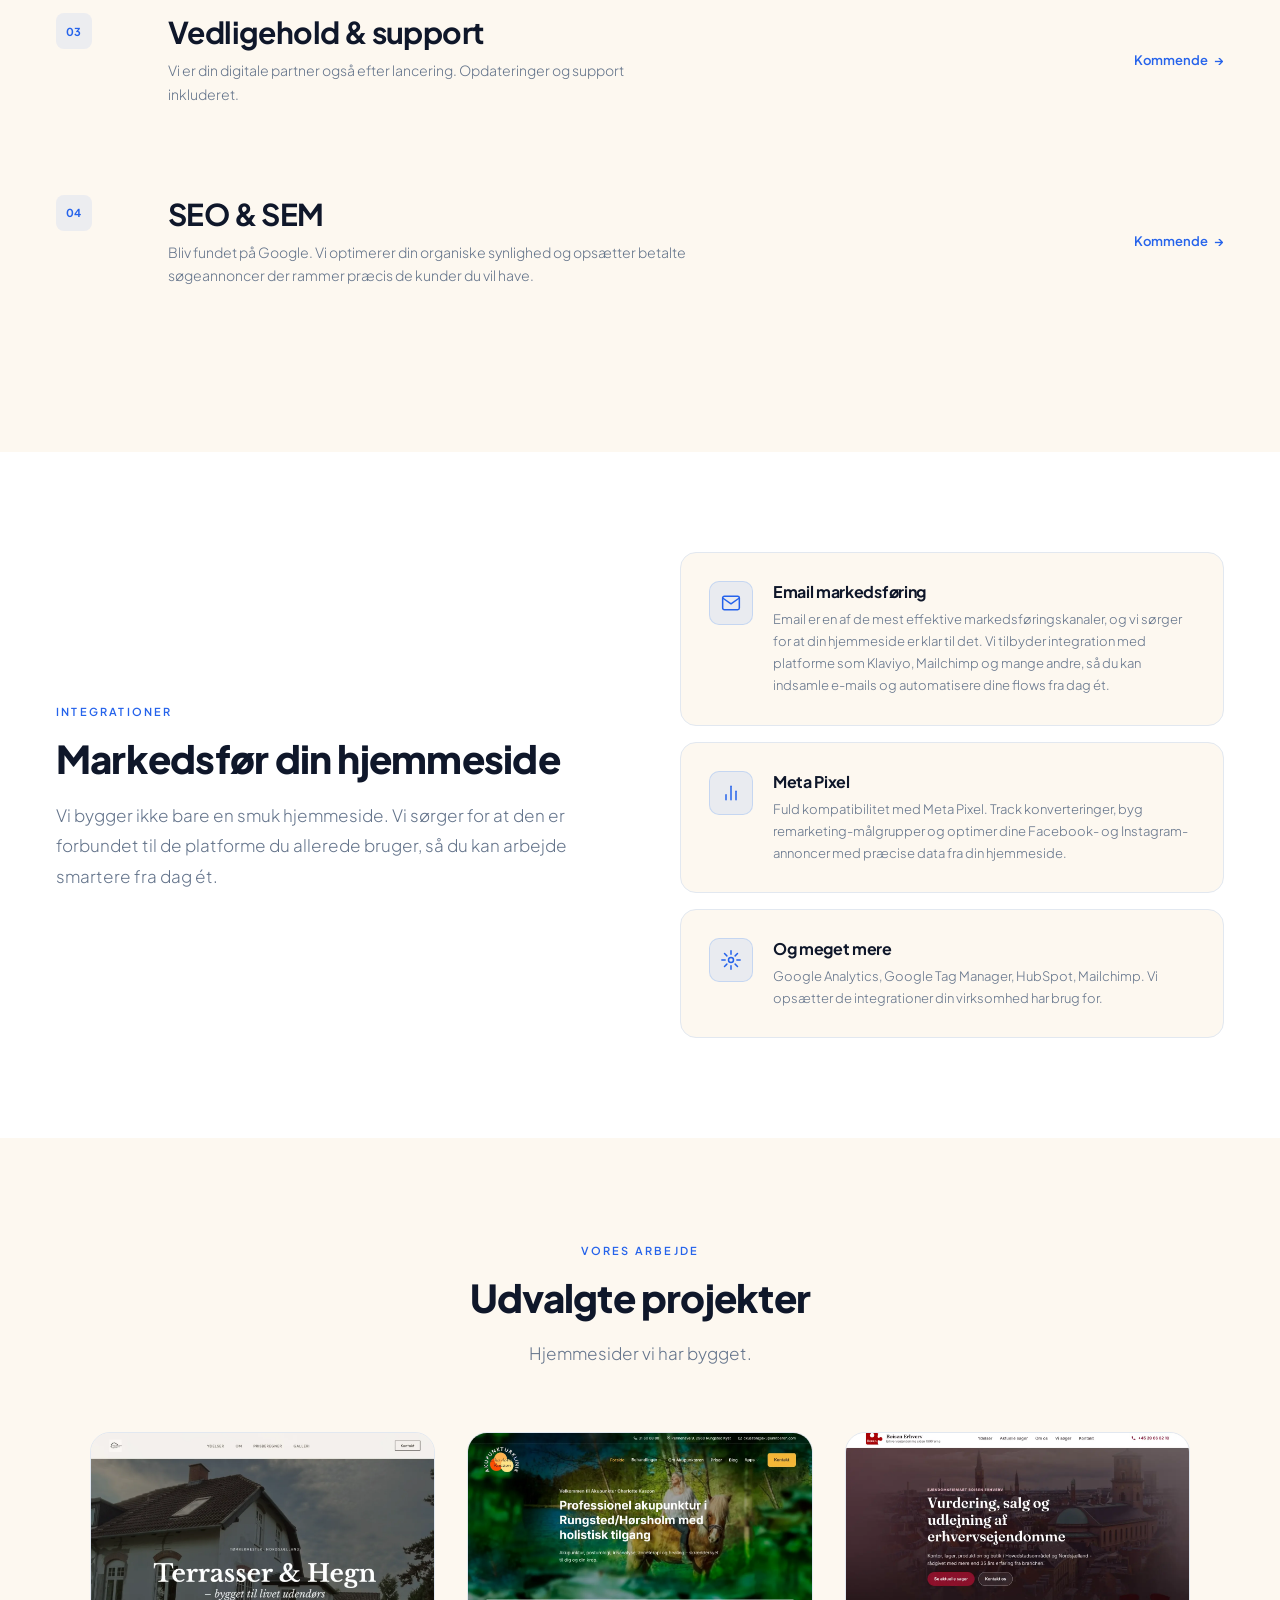
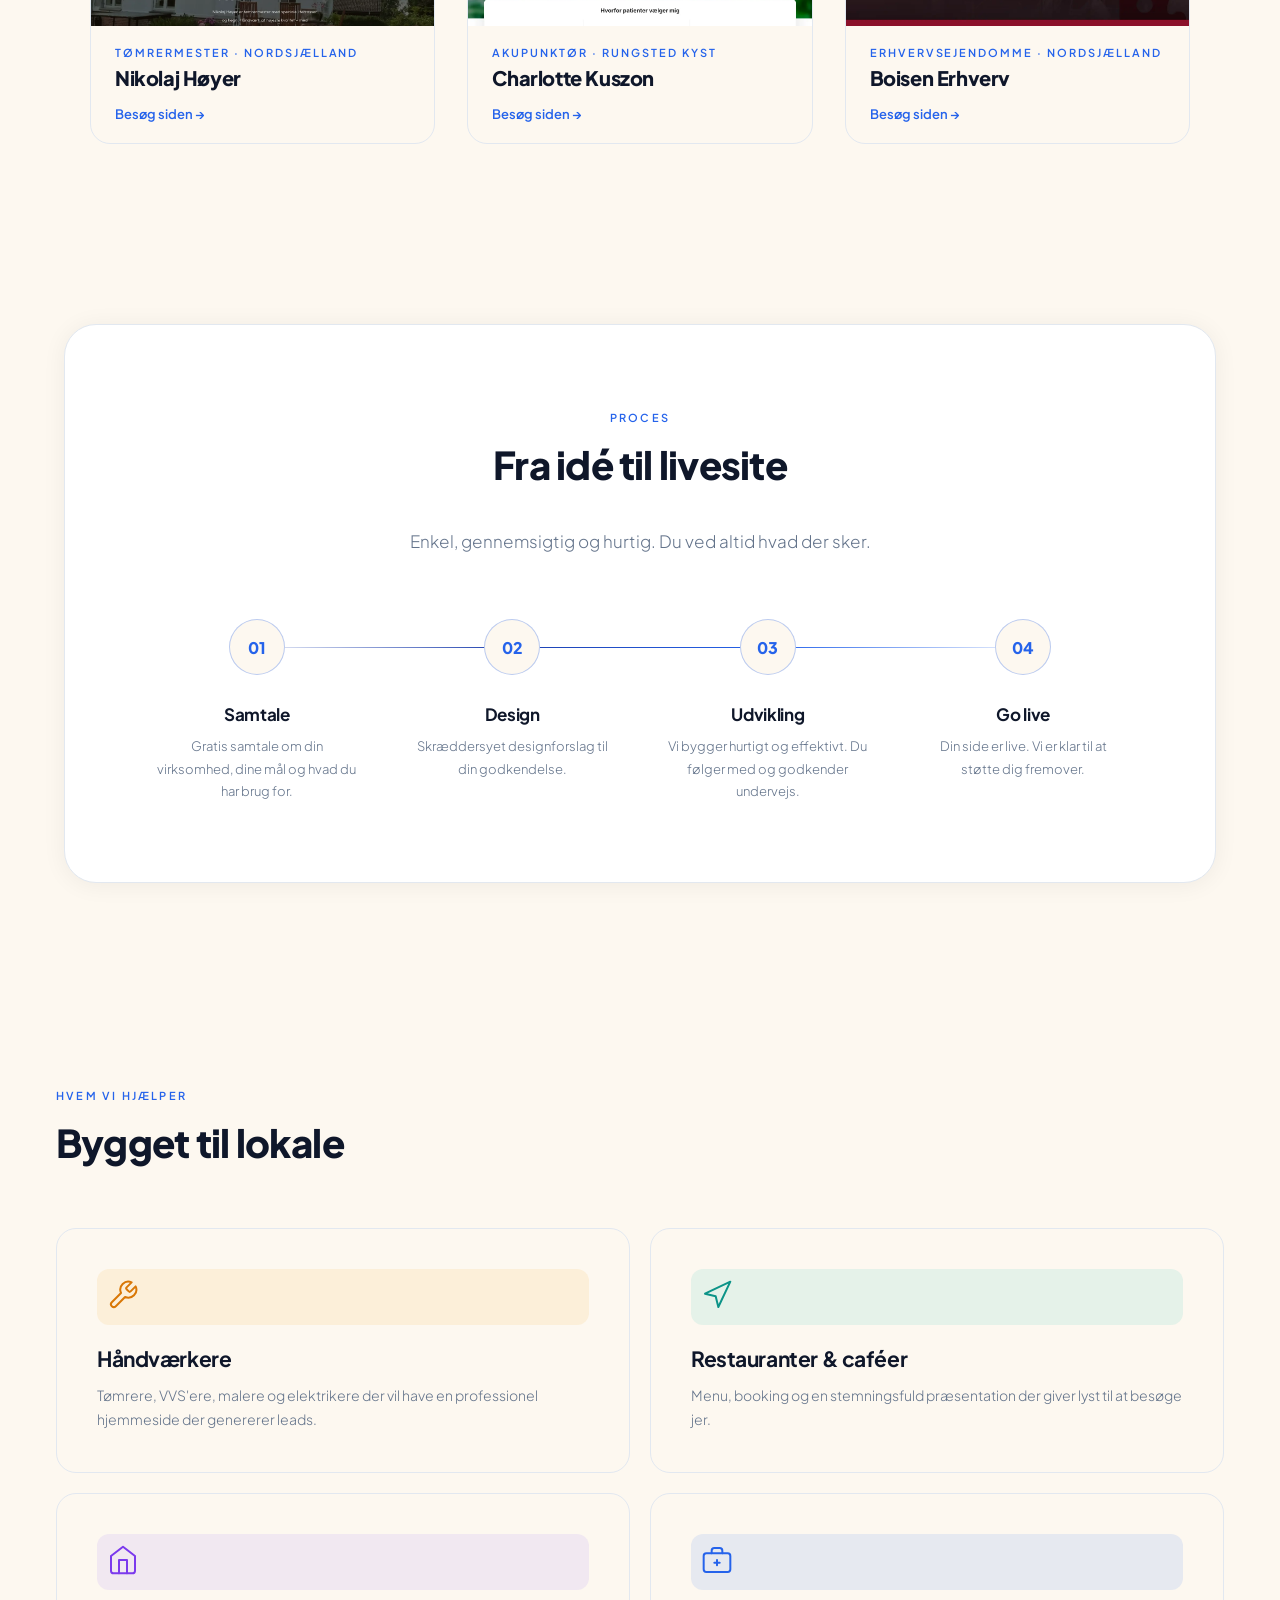
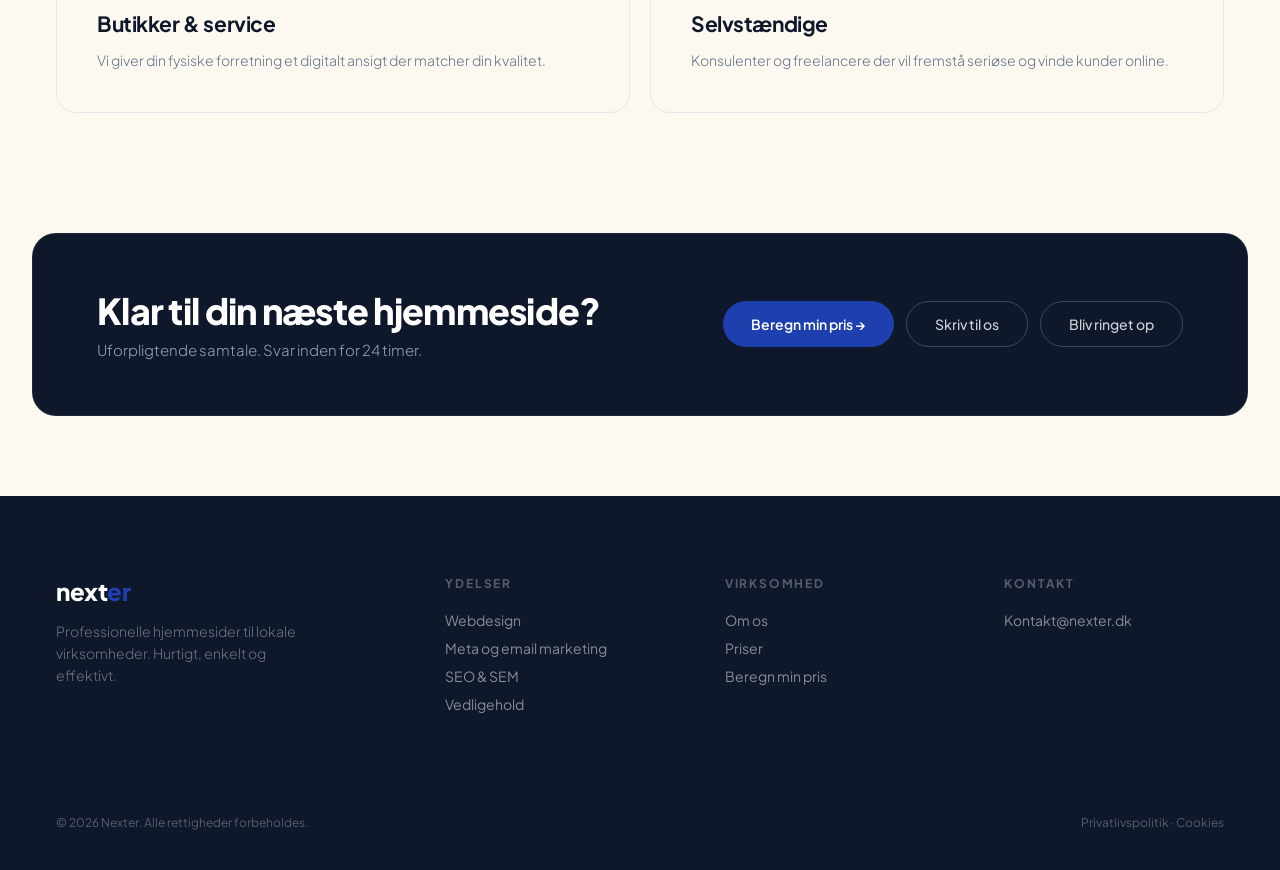
==== commit b863cef8: "Nav: tilføj 'Vores arbejde' link til portfolio-sektion Co-Authored-By: Claude Sonnet 4.6 <noreply@an" ====
--- a/index.html
+++ b/index.html
@@ -357,6 +357,7 @@
     <li><a href="#services">Ydelser</a></li>
     <li><a href="#integrations">Integrationer</a></li>
     <li><a href="#process">Proces</a></li>
+    <li><a href="#portfolio">Vores arbejde</a></li>
   </ul>
   <a href="beregn-pris.html" class="nav-btn">Beregn pris</a>
   <button class="hamburger" id="hamburger" aria-label="Åbn menu">
@@ -368,6 +369,7 @@
   <a href="#services" class="mob-link">Ydelser</a>
   <a href="#integrations" class="mob-link">Integrationer</a>
   <a href="#process" class="mob-link">Proces</a>
+  <a href="#portfolio" class="mob-link">Vores arbejde</a>
   <a href="beregn-pris.html" class="nav-btn">Beregn pris</a>
 </div>
 
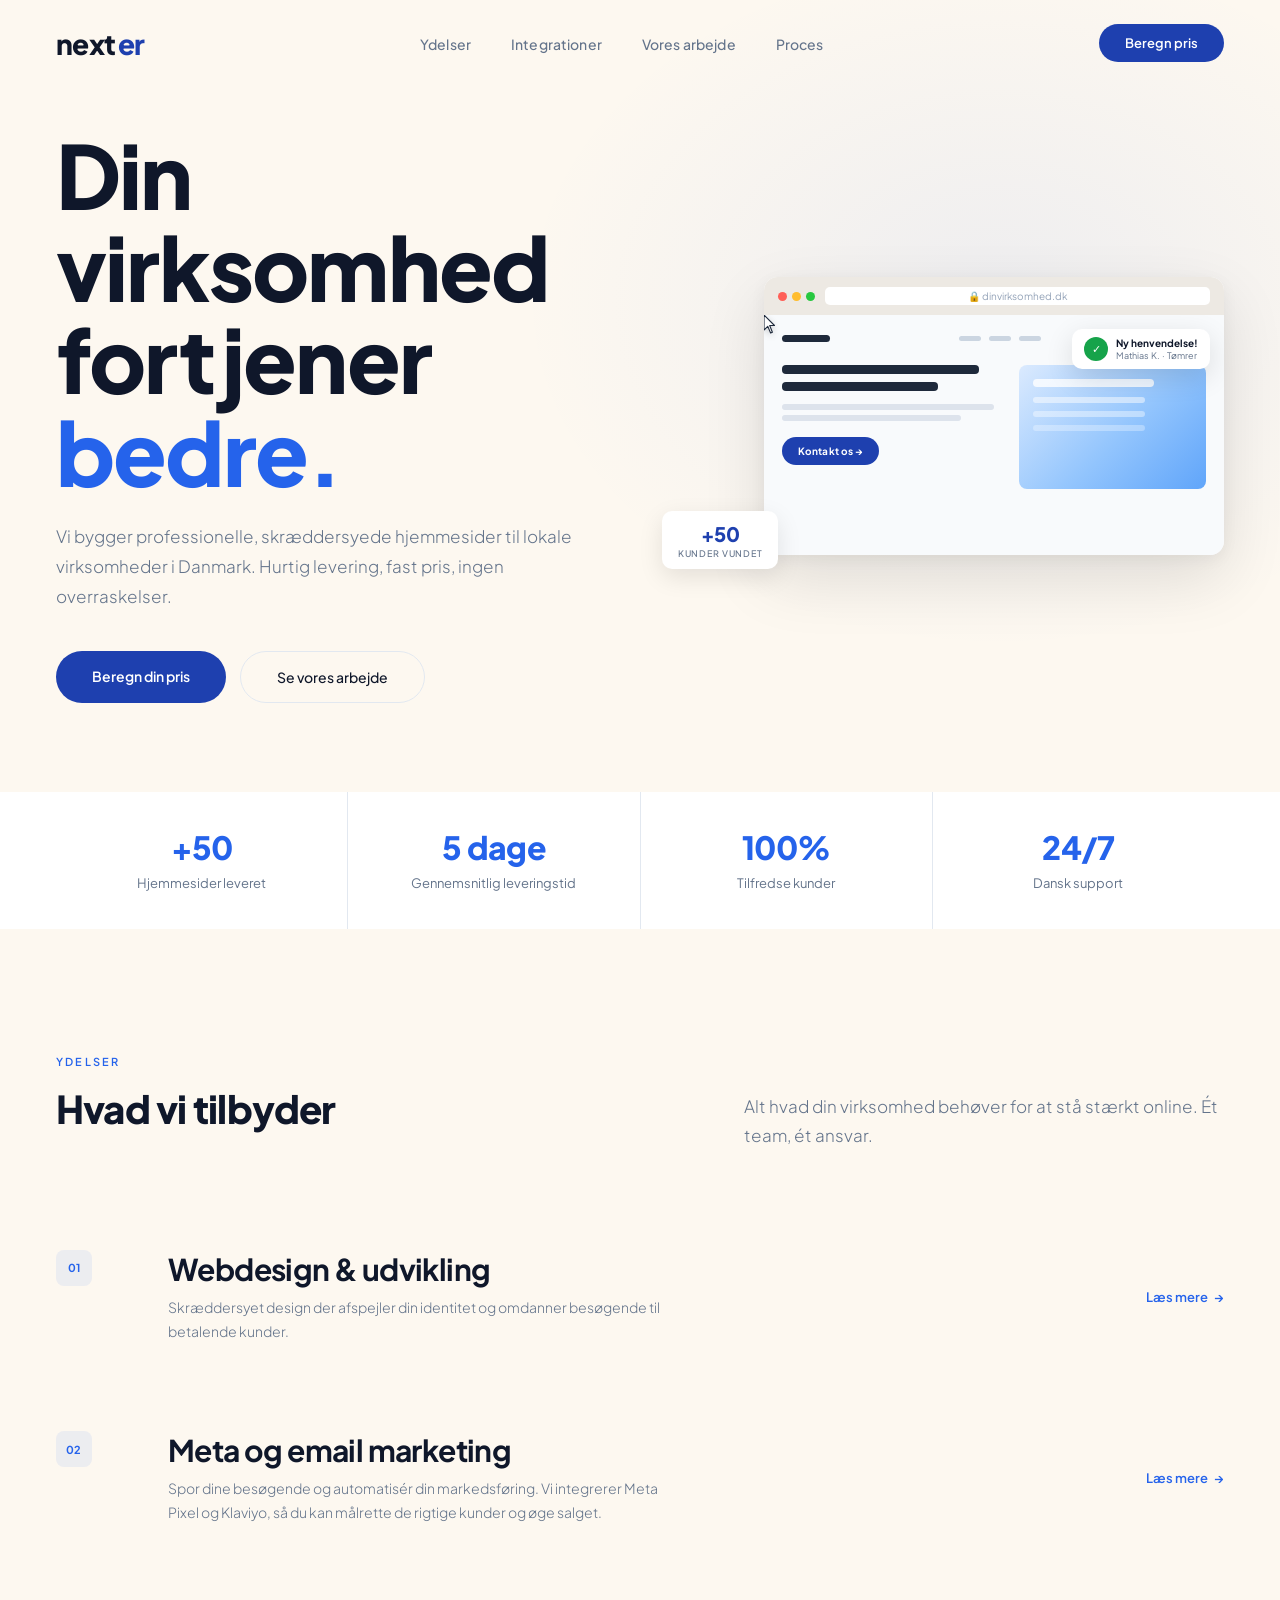
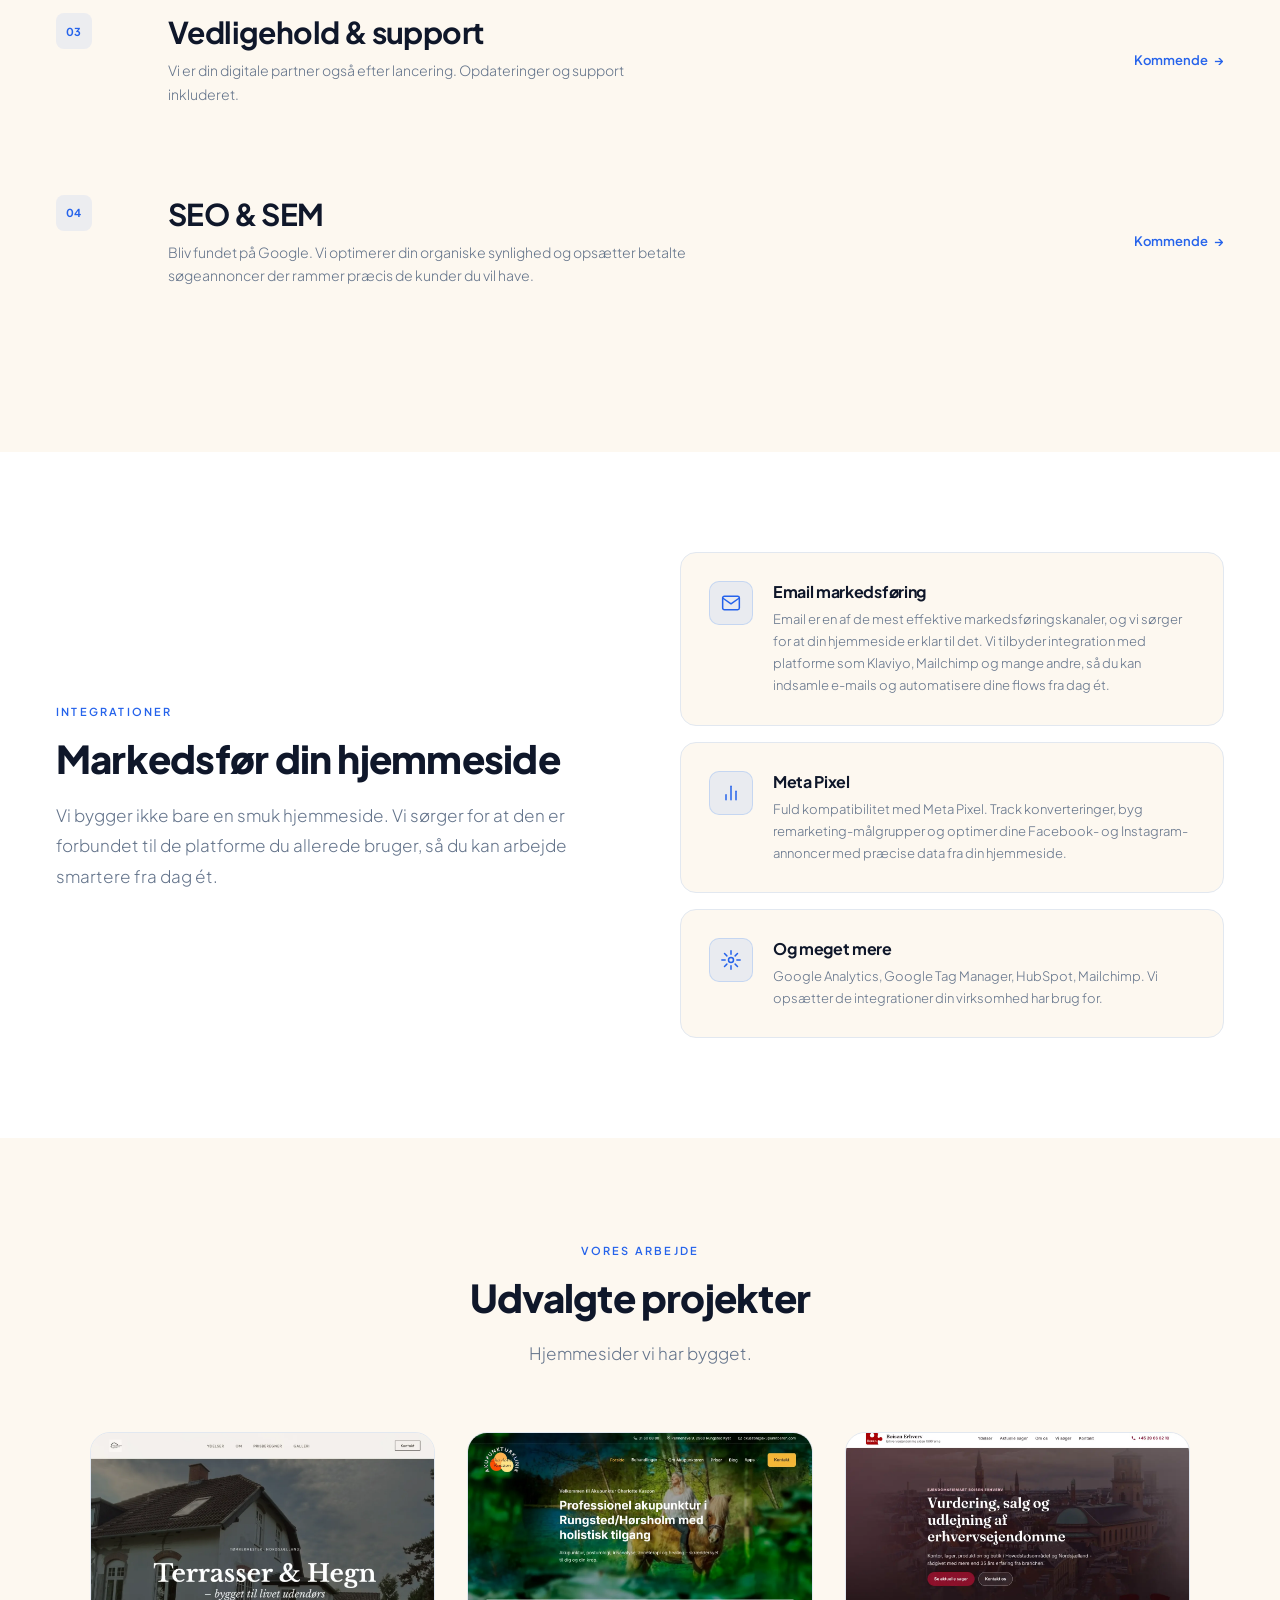
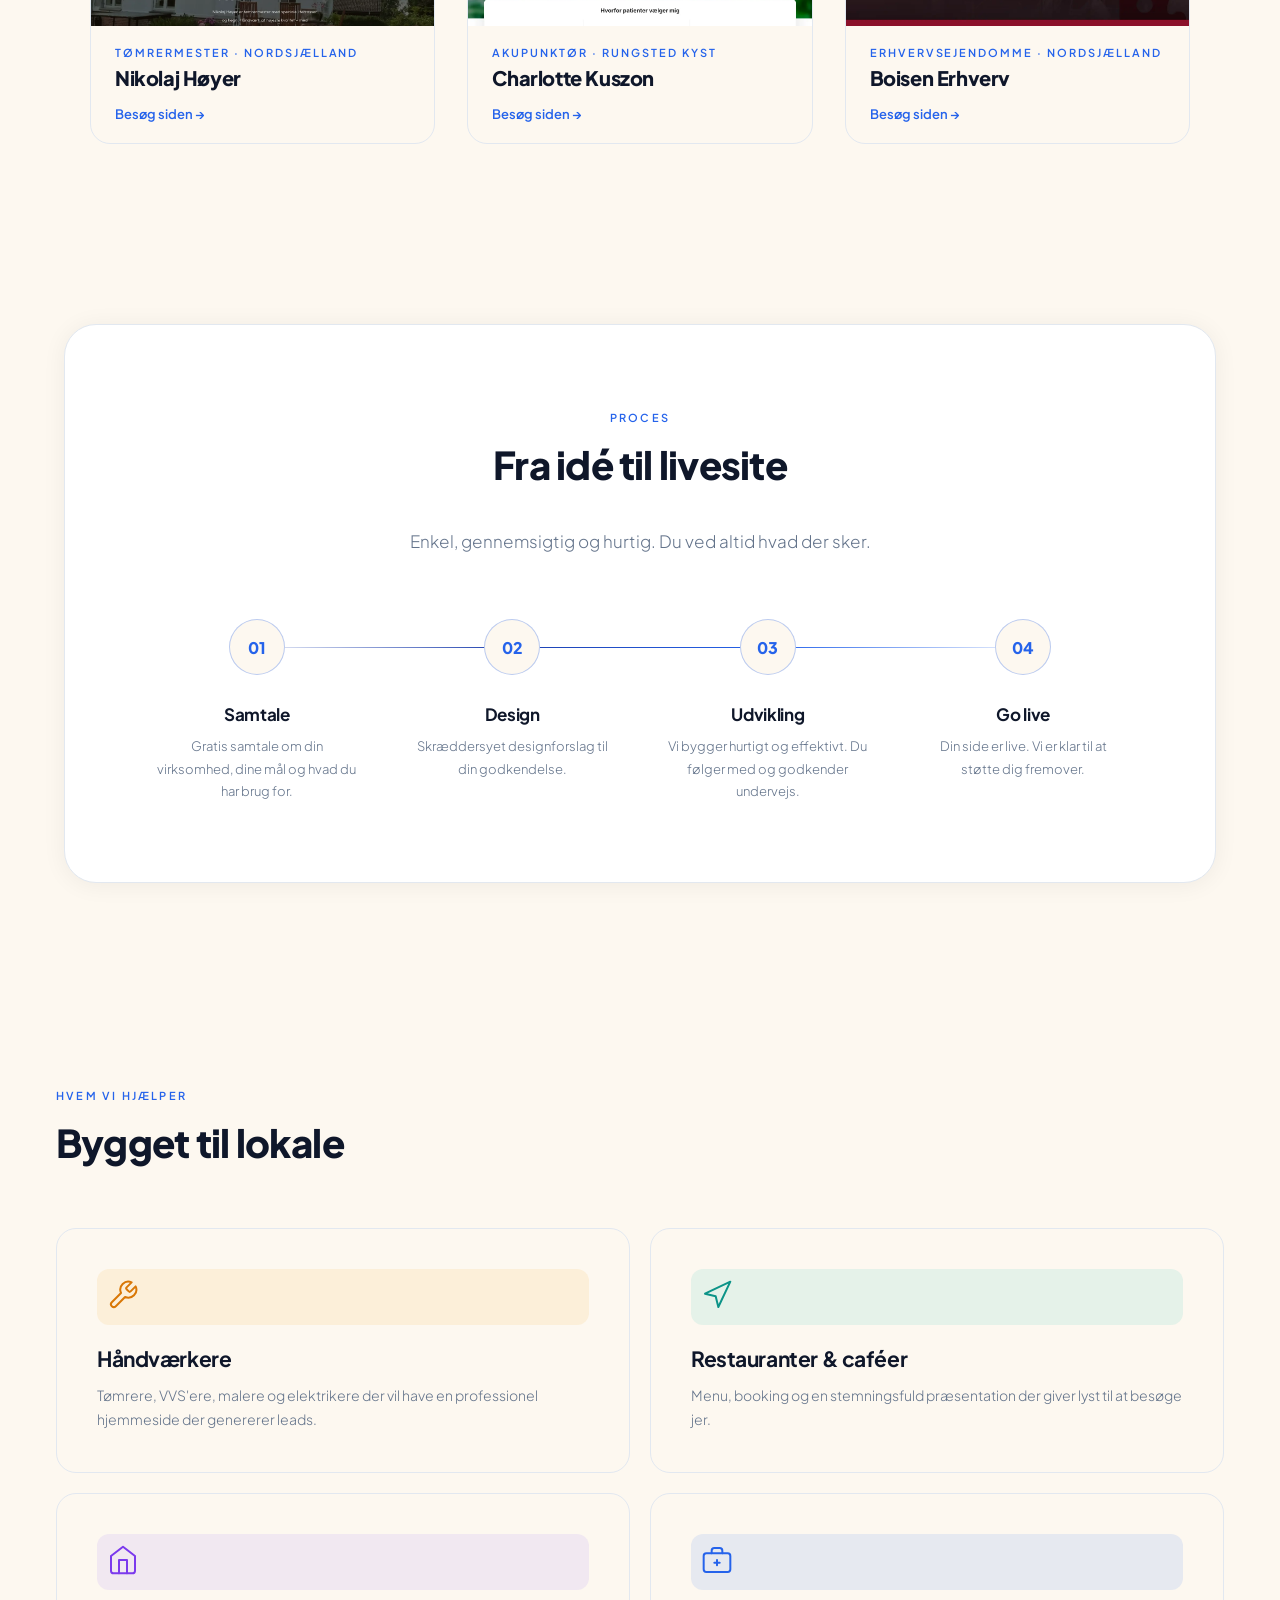
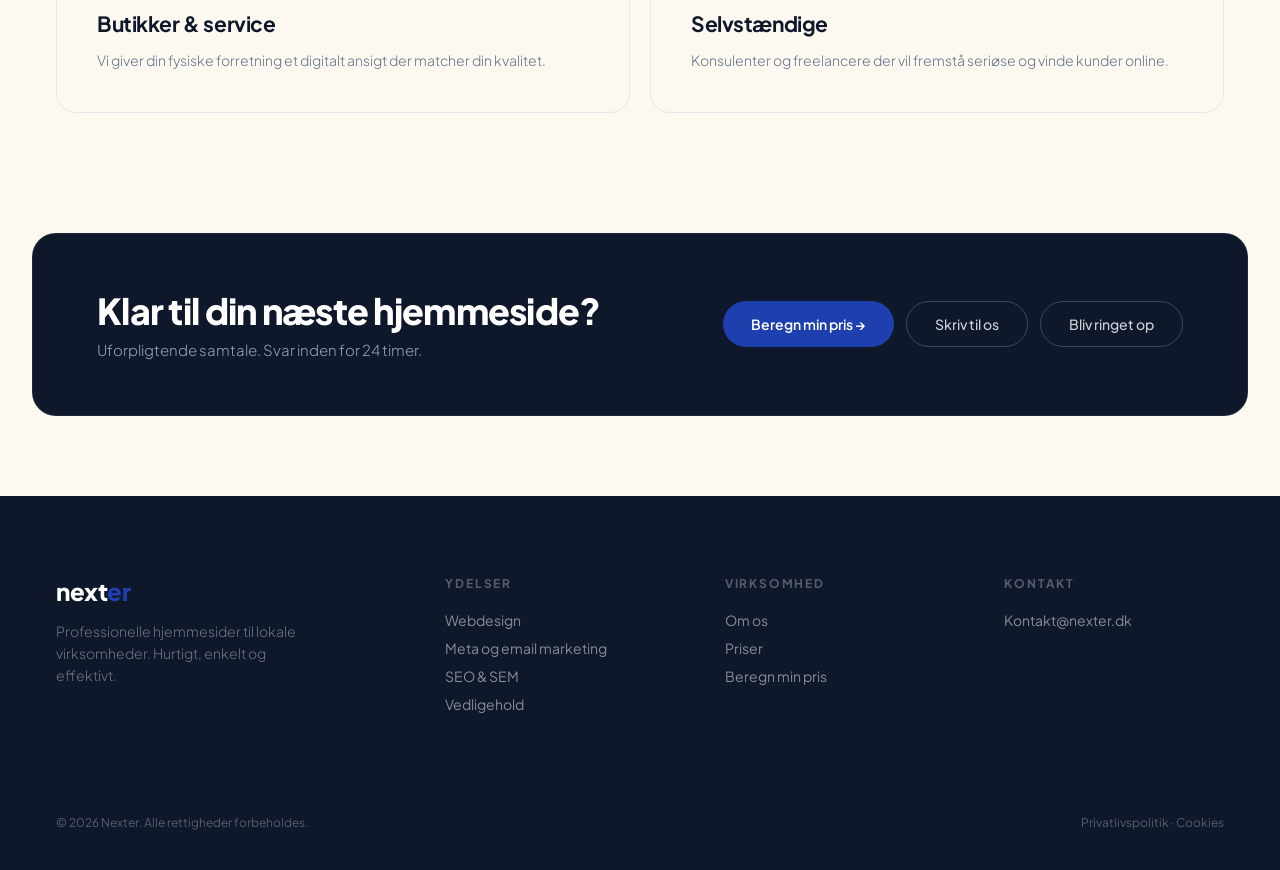
==== commit d38796cf: "Nav: flyt 'Vores arbejde' før 'Proces' Co-Authored-By: Claude Sonnet 4.6 <noreply@anthropic.com> Cla" ====
--- a/index.html
+++ b/index.html
@@ -356,8 +356,8 @@
   <ul class="nav-links">
     <li><a href="#services">Ydelser</a></li>
     <li><a href="#integrations">Integrationer</a></li>
+    <li><a href="#portfolio">Vores arbejde</a></li>
     <li><a href="#process">Proces</a></li>
-    <li><a href="#portfolio">Vores arbejde</a></li>
   </ul>
   <a href="beregn-pris.html" class="nav-btn">Beregn pris</a>
   <button class="hamburger" id="hamburger" aria-label="Åbn menu">
@@ -368,8 +368,8 @@
 <div class="mobile-menu" id="mobileMenu">
   <a href="#services" class="mob-link">Ydelser</a>
   <a href="#integrations" class="mob-link">Integrationer</a>
+  <a href="#portfolio" class="mob-link">Vores arbejde</a>
   <a href="#process" class="mob-link">Proces</a>
-  <a href="#portfolio" class="mob-link">Vores arbejde</a>
   <a href="beregn-pris.html" class="nav-btn">Beregn pris</a>
 </div>
 
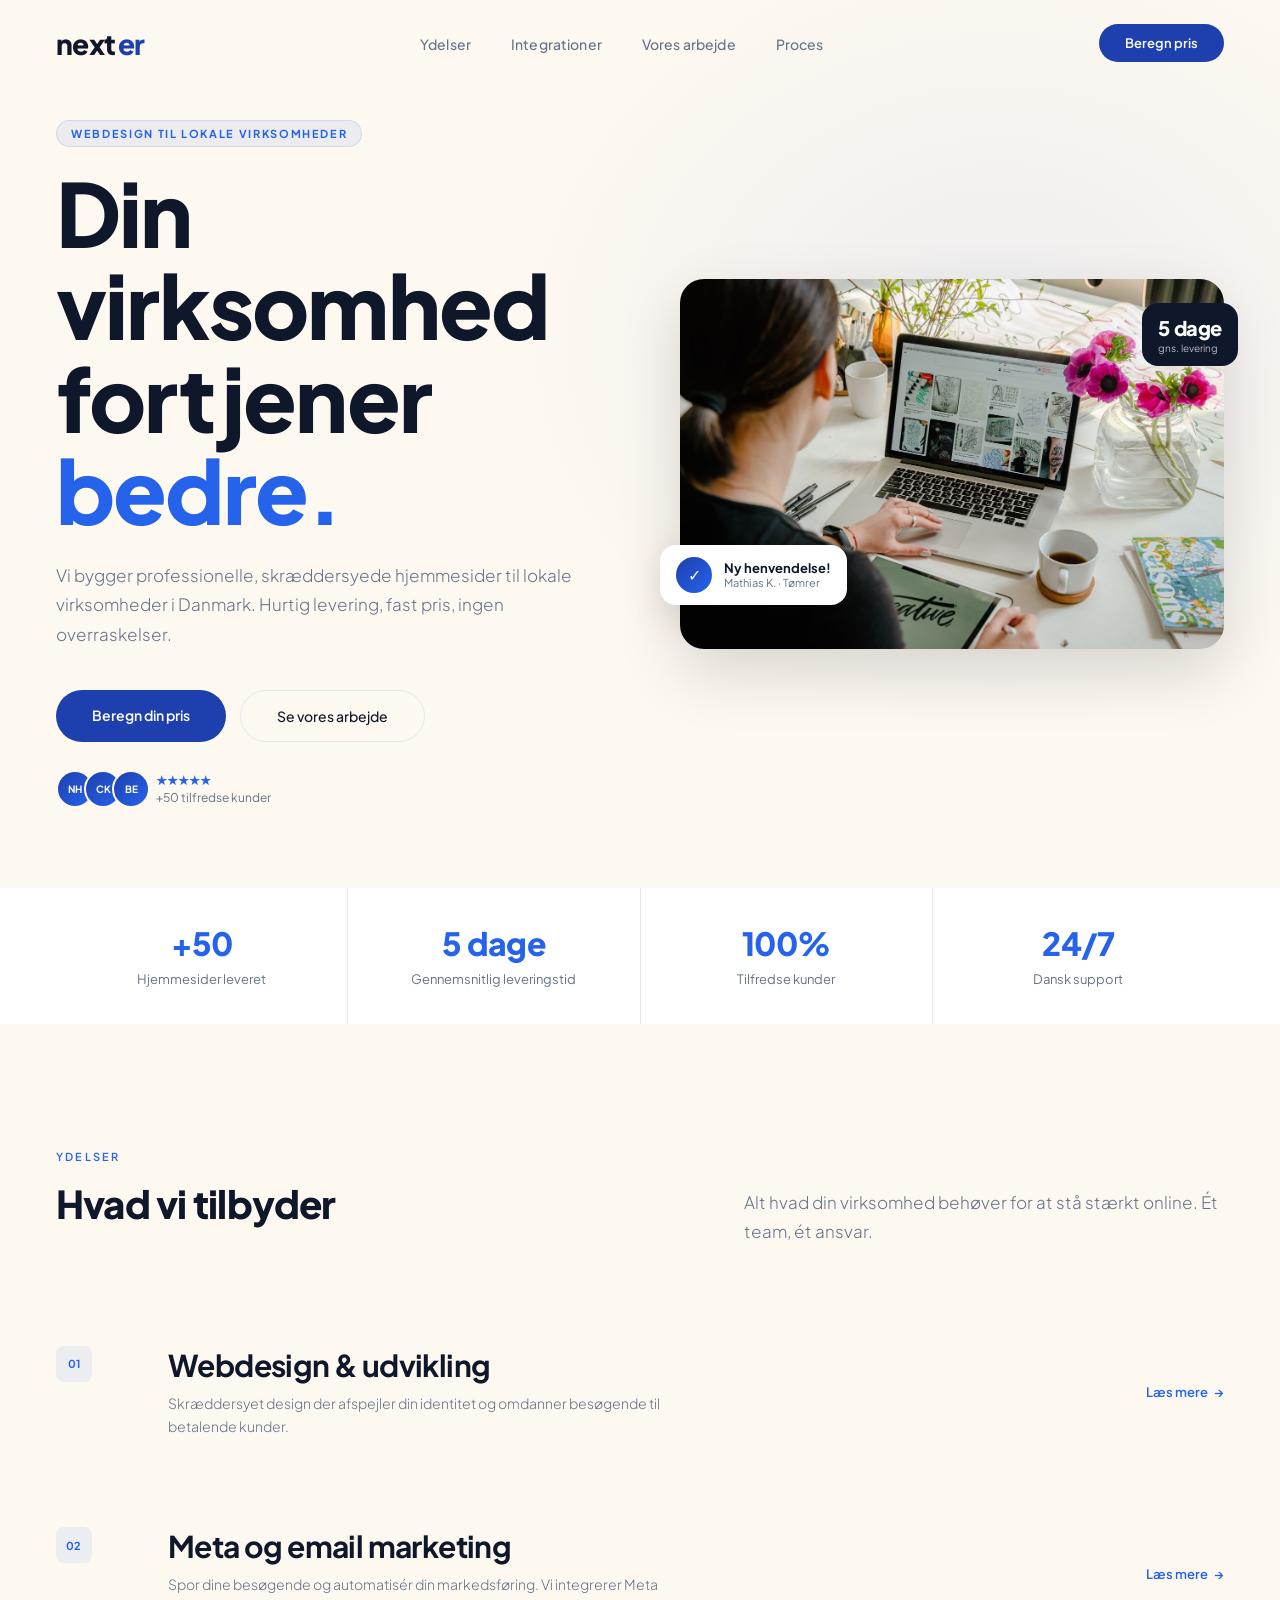
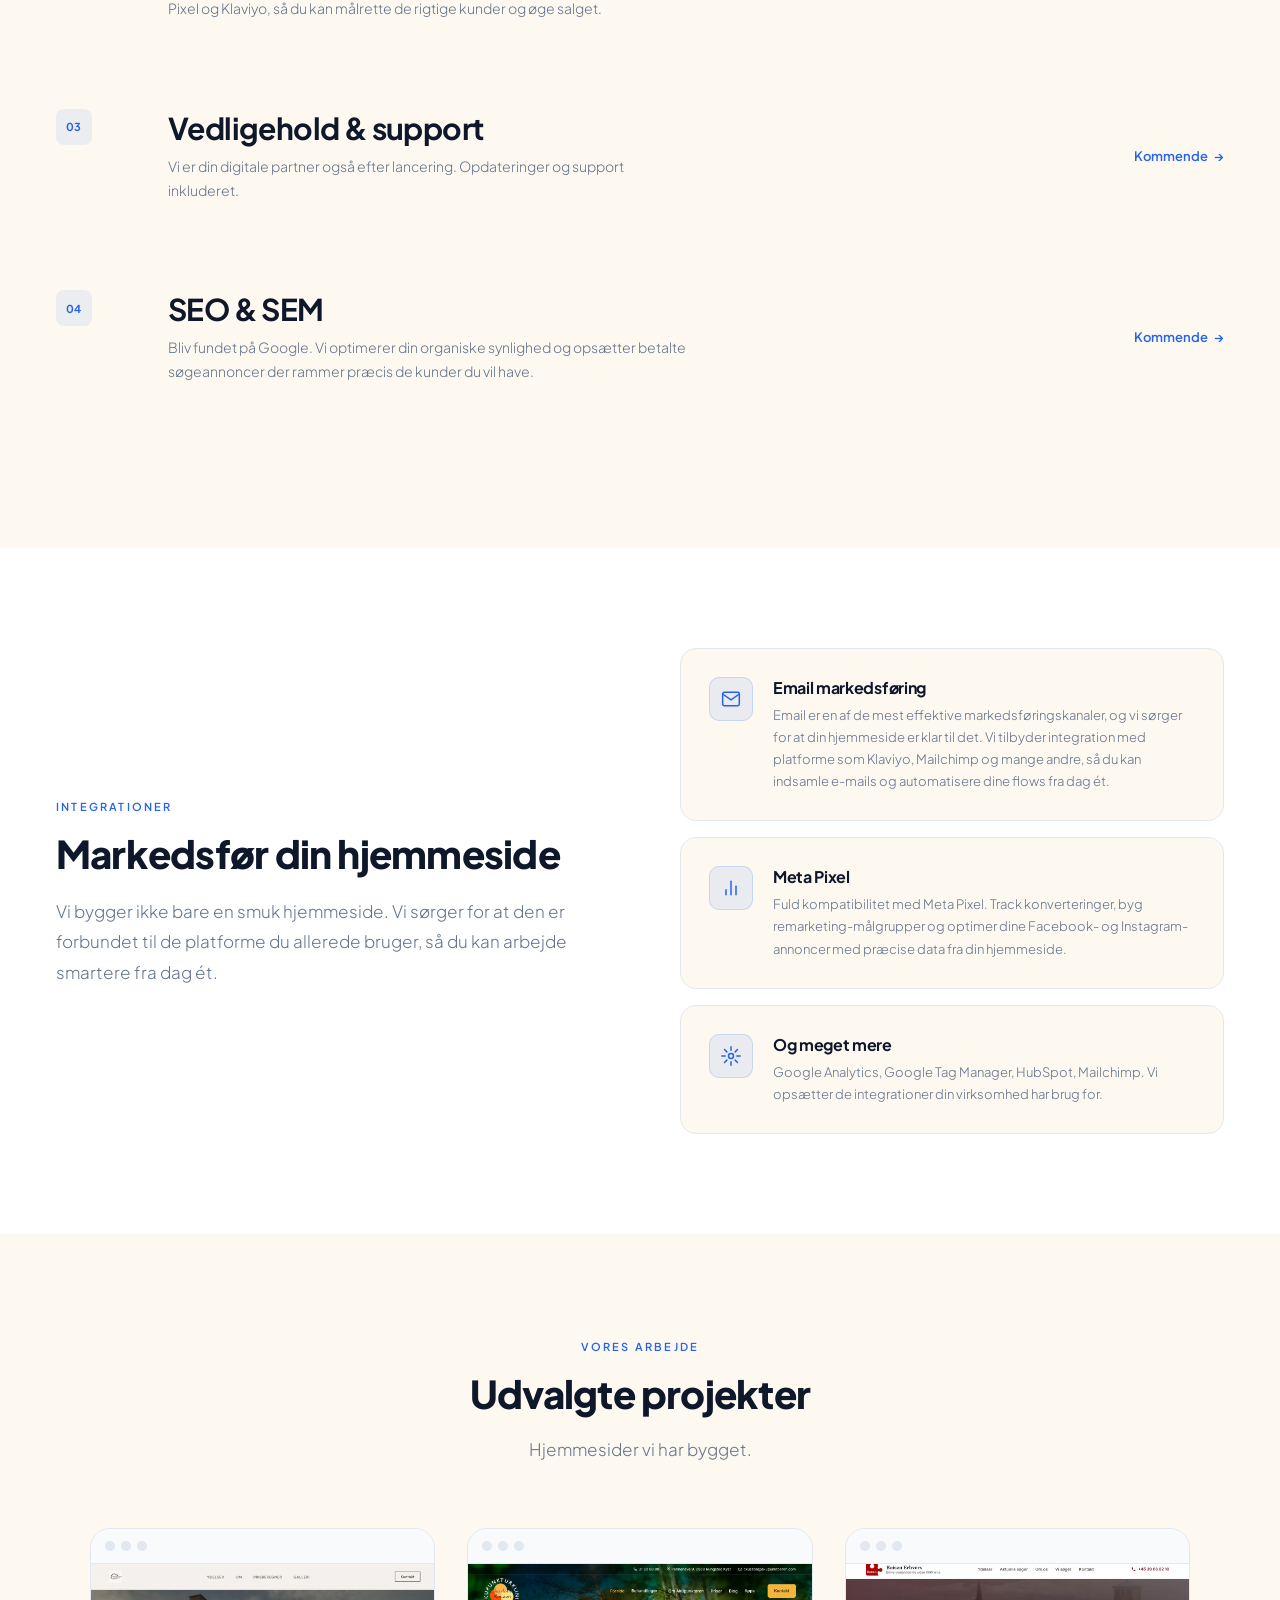
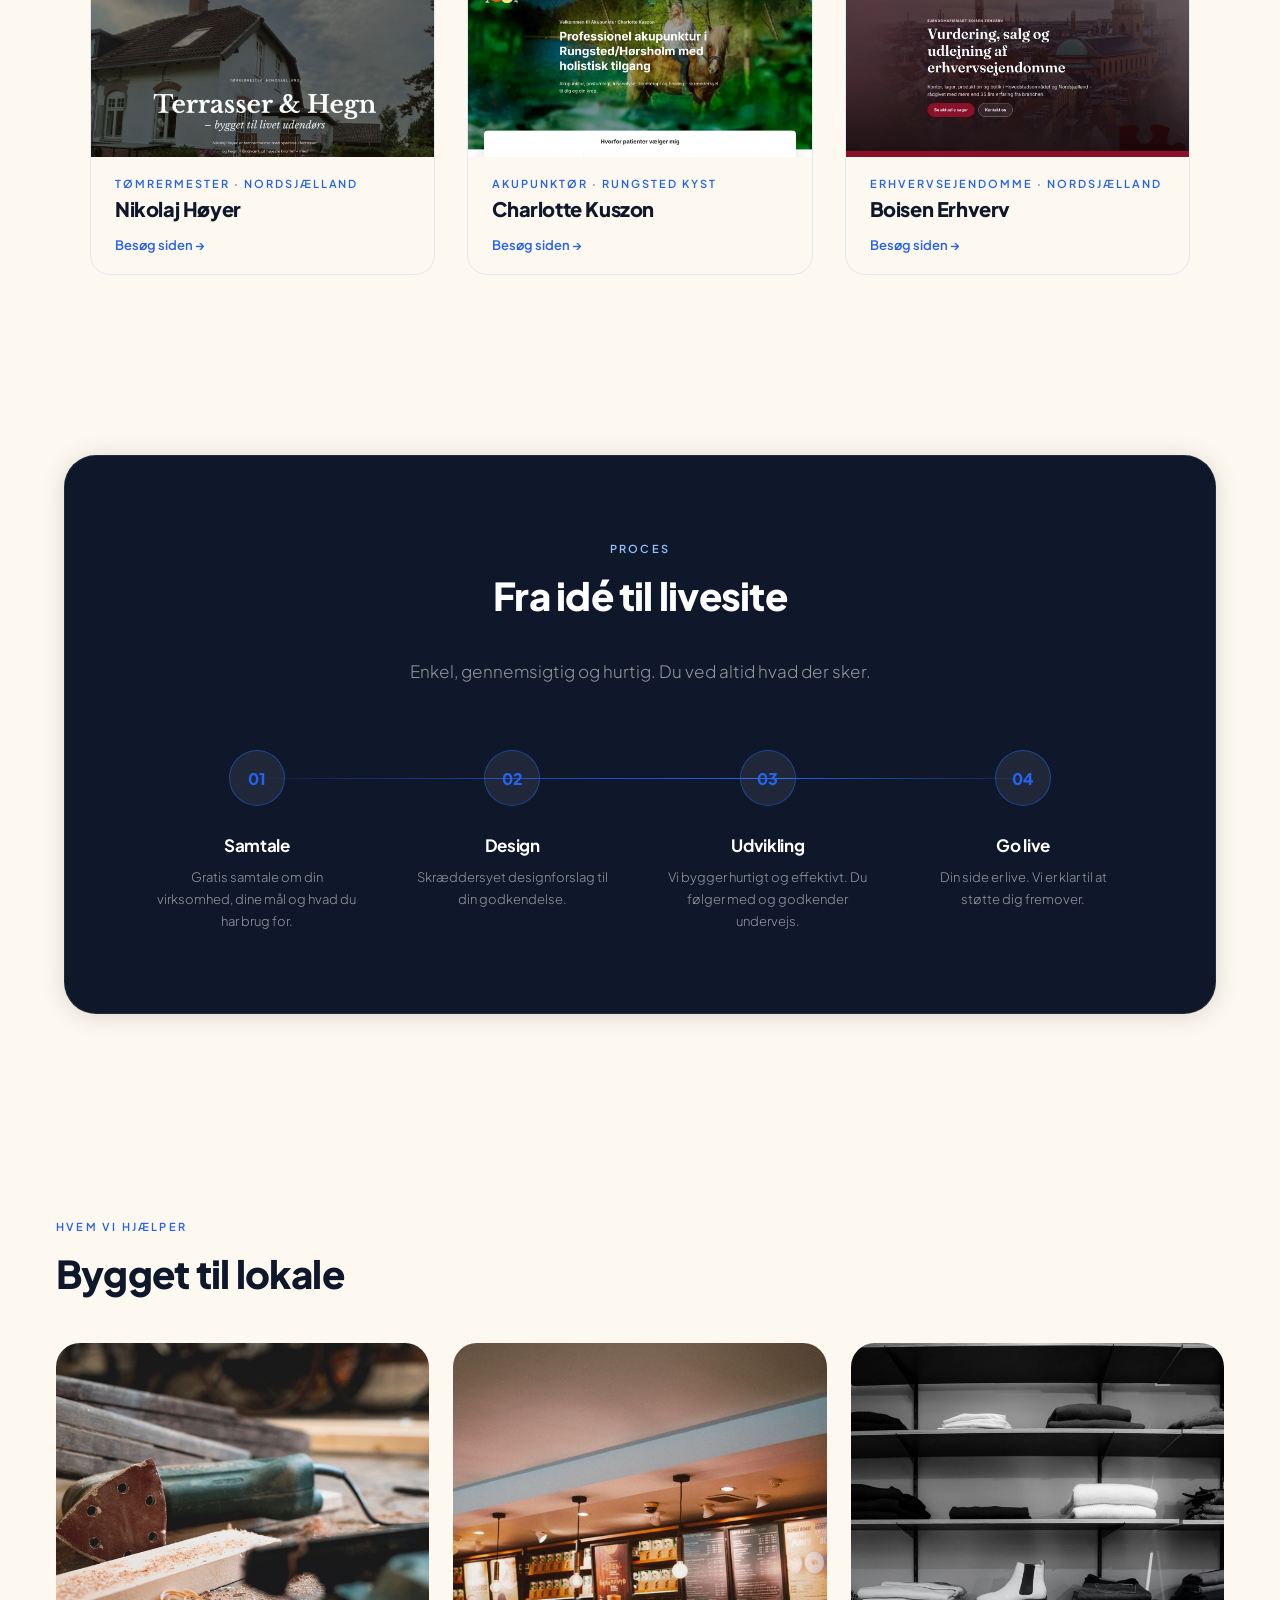
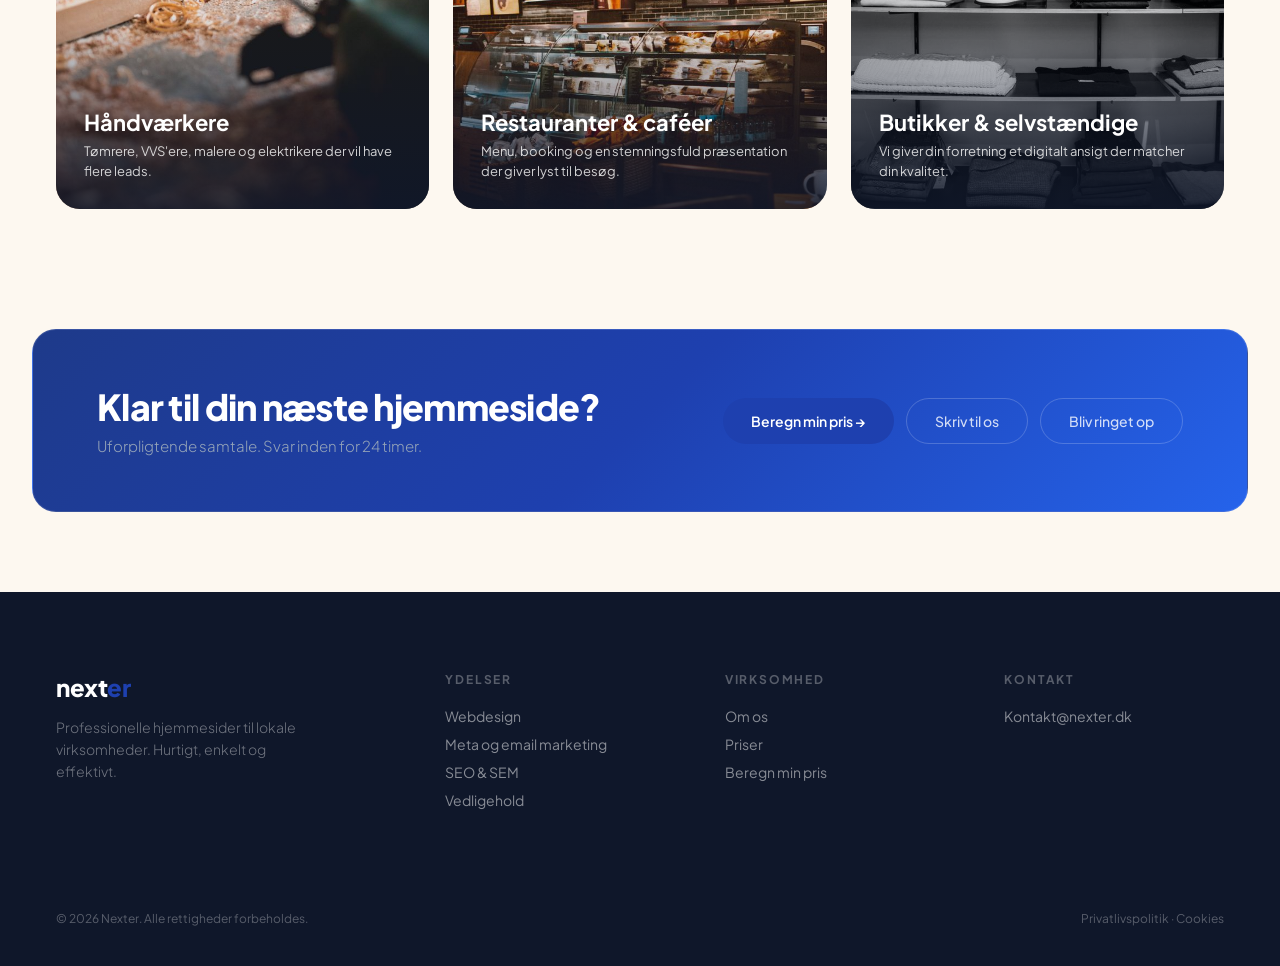
==== commit 7502ec6b: "Design: implementer Lovable visual refresh - Hero: erstat CSS browser-mockup med rigtigt foto (img/h" ====
--- a/index.html
+++ b/index.html
@@ -88,47 +88,23 @@
     .hero-title { font-family: var(--font-head); font-size: clamp(44px,7vw,88px); font-weight: 800; line-height: 1.05; letter-spacing: -0.02em; margin-bottom: 24px; animation: fadeUp 0.9s ease 0.1s both; }
     .hero-sub { font-size: clamp(15px,1.4vw,17px); color: var(--muted); line-height: 1.75; font-weight: 300; margin: 0 0 40px; animation: fadeUp 0.9s ease 0.2s both; }
 
-    /* HERO ILLUSTRATION */
-    .hero-illus { position: relative; display: flex; align-items: center; justify-content: flex-end; animation: fadeUp 0.9s ease 0.3s both; }
-    .mock-browser { width: 100%; max-width: 460px; background: white; border-radius: 14px; box-shadow: 0 24px 64px rgba(0,0,0,0.11), 0 4px 16px rgba(0,0,0,0.05); overflow: hidden; }
-    .mock-chrome { background: #ede9e3; padding: 10px 14px; display: flex; align-items: center; gap: 10px; }
-    .mock-dots { display: flex; gap: 5px; }
-    .mock-dots span { width: 9px; height: 9px; border-radius: 50%; }
-    .mock-dots span:nth-child(1) { background: #ff5f57; }
-    .mock-dots span:nth-child(2) { background: #ffbd2e; }
-    .mock-dots span:nth-child(3) { background: #28c840; }
-    .mock-url { flex: 1; background: white; border-radius: 5px; padding: 3px 12px; font-size: 10px; color: #94a3b8; text-align: center; font-family: var(--font-body); }
-    .mock-body { background: #f8fafc; padding: 16px 18px 24px; position: relative; min-height: 240px; overflow: hidden; }
-    .mock-nav-bar { display: flex; justify-content: space-between; align-items: center; margin-bottom: 20px; }
-    .mock-logo-bar { width: 48px; height: 7px; background: #1e293b; border-radius: 4px; }
-    .mock-nav-items { display: flex; gap: 8px; align-items: center; }
-    .mock-nav-items span { width: 22px; height: 5px; background: #cbd5e1; border-radius: 3px; }
-    .mock-nav-cta { width: 36px; height: 14px; background: #1e40af; border-radius: 100px; }
-    .mock-hero-content { display: flex; align-items: flex-start; gap: 14px; }
-    .mock-hero-left { flex: 1; }
-    .mock-hero-right { width: 44%; flex-shrink: 0; }
-    .mock-img-block { width: 100%; height: 124px; background: linear-gradient(135deg, #dbeafe 0%, #93c5fd 55%, #60a5fa 100%); border-radius: 8px; overflow: hidden; position: relative; }
-    .mock-img-block::before { content: ''; position: absolute; top: 14px; left: 14px; right: 28%; height: 8px; background: rgba(255,255,255,0.8); border-radius: 4px; }
-    .mock-img-block::after { content: ''; position: absolute; top: 32px; left: 14px; width: 60%; height: 6px; background: rgba(255,255,255,0.5); border-radius: 3px; box-shadow: 0 14px 0 rgba(255,255,255,0.4), 0 28px 0 rgba(255,255,255,0.3); }
-    .mock-heading { height: 9px; border-radius: 4px; background: #1e293b; margin-bottom: 8px; }
-    .mock-heading.mh1 { width: 88%; }
-    .mock-heading.mh2 { width: 70%; margin-bottom: 13px; }
-    .mock-text-line { height: 6px; border-radius: 3px; background: #dde3ec; margin-bottom: 5px; }
-    .mock-text-line.mt1 { width: 95%; }
-    .mock-text-line.mt2 { width: 80%; margin-bottom: 16px; }
-    .mock-cta-btn { display: inline-flex; align-items: center; background: #1e40af; color: white; font-size: 10px; font-weight: 700; padding: 8px 16px; border-radius: 100px; letter-spacing: 0.01em; font-family: var(--font-body); animation: mockBtn 5s ease-in-out infinite; }
-    @keyframes mockBtn { 0%,45%{background:#1e40af;transform:scale(1);box-shadow:none} 58%{background:#2563eb;transform:scale(1.05);box-shadow:0 0 0 5px rgba(37,99,235,0.18)} 70%,100%{background:#1e40af;transform:scale(1);box-shadow:none} }
-    .mock-cursor { position: absolute; top: 0; left: 0; pointer-events: none; filter: drop-shadow(0 2px 3px rgba(0,0,0,0.18)); animation: mockCursor 5s ease-in-out infinite; z-index: 5; }
-    @keyframes mockCursor { 0%,15%{transform:translate(82px,26px);opacity:1} 42%{transform:translate(82px,26px);opacity:1} 62%{transform:translate(24px,125px);opacity:1} 83%{transform:translate(24px,125px);opacity:1} 91%{transform:translate(82px,26px);opacity:0} 96%{transform:translate(82px,26px);opacity:0} 100%{transform:translate(82px,26px);opacity:1} }
-    .mock-notif { position: absolute; right: 14px; top: 14px; background: white; border-radius: 10px; padding: 8px 12px; display: flex; align-items: center; gap: 8px; box-shadow: 0 8px 28px rgba(0,0,0,0.12); animation: mockNotif 5s ease-in-out infinite; white-space: nowrap; z-index: 10; }
-    @keyframes mockNotif { 0%,56%{transform:translateX(140px);opacity:0} 65%{transform:translateX(0);opacity:1} 82%{transform:translateX(0);opacity:1} 91%{transform:translateX(140px);opacity:0} 100%{transform:translateX(140px);opacity:0} }
-    .mock-notif-check { width: 24px; height: 24px; background: #16a34a; border-radius: 50%; display: flex; align-items: center; justify-content: center; color: white; font-size: 11px; flex-shrink: 0; }
-    .mock-notif-title { font-size: 10px; font-weight: 700; color: #0f172a; font-family: var(--font-body); }
-    .mock-notif-sub { font-size: 9px; color: #64748b; margin-top: 1px; font-family: var(--font-body); }
-    .mock-stat { position: absolute; bottom: -14px; left: -18px; background: white; border-radius: 10px; padding: 10px 16px; box-shadow: 0 8px 24px rgba(0,0,0,0.1); text-align: center; animation: floatBadge 3s ease-in-out infinite alternate; }
-    .mock-stat-num { font-family: var(--font-head); font-size: 20px; font-weight: 800; color: var(--accent); letter-spacing: -0.02em; }
-    .mock-stat-label { font-size: 9px; color: var(--muted); font-weight: 500; margin-top: 2px; text-transform: uppercase; letter-spacing: 0.08em; }
-    @keyframes floatBadge { from{transform:translateY(0)} to{transform:translateY(-7px)} }
+    /* HERO PHOTO */
+    .hero-label { display: inline-flex; align-items: center; background: rgba(37,99,235,0.08); border: 1px solid rgba(37,99,235,0.15); color: var(--accent2); font-size: 11px; font-weight: 700; letter-spacing: 0.15em; text-transform: uppercase; padding: 6px 14px; border-radius: 100px; margin-bottom: 20px; animation: fadeUp 0.9s ease 0s both; }
+    .hero-photo-wrap { position: relative; animation: fadeUp 0.9s ease 0.3s both; }
+    .hero-photo { width: 100%; border-radius: 24px; object-fit: cover; box-shadow: 0 24px 64px rgba(0,0,0,0.14); display: block; }
+    .hero-badge-notif { position: absolute; left: -20px; bottom: 44px; background: white; border-radius: 16px; padding: 12px 16px; display: flex; align-items: center; gap: 12px; box-shadow: 0 12px 40px rgba(0,0,0,0.12); animation: floatBadge 6s ease-in-out infinite; white-space: nowrap; z-index: 5; }
+    .hero-badge-check { width: 36px; height: 36px; border-radius: 50%; background: linear-gradient(135deg, #1e40af, #2563eb); color: white; display: flex; align-items: center; justify-content: center; font-size: 16px; flex-shrink: 0; }
+    .hero-badge-title { font-weight: 700; font-size: 13px; color: var(--text); }
+    .hero-badge-sub { font-size: 11px; color: var(--muted); }
+    .hero-badge-days { position: absolute; right: -14px; top: 24px; background: #0f172a; color: white; border-radius: 16px; padding: 12px 16px; animation: floatBadge 6s ease-in-out infinite; animation-delay: 1.5s; z-index: 5; }
+    .hero-badge-days-num { font-size: 20px; font-weight: 800; letter-spacing: -0.02em; font-family: var(--font-head); }
+    .hero-badge-days-sub { font-size: 10px; opacity: 0.7; margin-top: 2px; }
+    .hero-social-proof { display: flex; align-items: center; gap: 16px; margin-top: 28px; animation: fadeUp 0.9s ease 0.4s both; }
+    .hero-avatars { display: flex; }
+    .hero-avatar { width: 38px; height: 38px; border-radius: 50%; background: linear-gradient(135deg, #1e40af, #2563eb); color: white; font-size: 10px; font-weight: 700; display: flex; align-items: center; justify-content: center; border: 2px solid var(--bg); margin-right: -10px; }
+    .hero-stars { color: var(--accent2); font-size: 13px; margin-bottom: 2px; }
+    .hero-proof-text { font-size: 12px; color: var(--muted); }
+    @keyframes floatBadge { 0%,100%{transform:translateY(0)} 50%{transform:translateY(-8px)} }
 
     /* STATS */
     .stats-bar { padding: 0 56px; display: flex; background: white; overflow: hidden; width: 100%; }
@@ -190,7 +166,7 @@
     .work-btn:hover { background: var(--accent); border-color: var(--accent); transform: scale(1.05); }
 
     /* PROCESS */
-    .process { background: white; border-radius: 32px; margin: 0 32px; padding: 80px 64px; box-shadow: 0 2px 24px rgba(0,0,0,0.06); border: 1px solid var(--border); }
+    .process { background: #0f172a; border-radius: 32px; margin: 0 32px; padding: 80px 64px; box-shadow: 0 2px 24px rgba(0,0,0,0.14); border: 1px solid rgba(255,255,255,0.08); }
     .process-header { display: flex; flex-direction: column; align-items: center; text-align: center; gap: 20px; margin-bottom: 64px; }
     .process-steps { display: grid; grid-template-columns: repeat(4,1fr); position: relative; }
     .process-steps::before { content:''; position: absolute; top:28px; left:10%; right:10%; height:1px; background: linear-gradient(90deg,transparent,var(--accent),var(--accent2),transparent); z-index:0; }
@@ -201,6 +177,12 @@
     .p-step:hover .p-num { color: white; }
     .p-title { font-family: var(--font-head); font-size: 17px; font-weight: 700; letter-spacing: -0.02em; margin-bottom: 10px; }
     .p-text { font-size: 13px; color: var(--muted); line-height: 1.7; font-weight: 300; }
+    .process .s-label { color: #93c5fd; border-color: rgba(147,197,253,0.25); }
+    .process .s-title { color: white; }
+    .process .s-sub { color: rgba(255,255,255,0.55); }
+    .process .p-num-wrap { background: rgba(255,255,255,0.07); border-color: rgba(37,99,235,0.5); }
+    .process .p-title { color: white; }
+    .process .p-text { color: rgba(255,255,255,0.55); }
 
     /* AUDIENCE */
     .audience-grid { display: grid; grid-template-columns: repeat(2,1fr); gap: 20px; margin-top: 64px; }
@@ -215,8 +197,18 @@
     .aud-title { font-family: var(--font-head); font-size: 21px; font-weight: 700; letter-spacing: -0.02em; margin-bottom: 12px; }
     .aud-text { font-size: 14px; color: var(--muted); line-height: 1.7; font-weight: 300; }
 
+    /* AUDIENCE PHOTO */
+    .aud-photo-grid { display: grid; grid-template-columns: repeat(3,1fr); gap: 24px; margin-top: 48px; }
+    .aud-photo-card { position: relative; border-radius: 24px; overflow: hidden; aspect-ratio: 4/5; }
+    .aud-photo-card img { width: 100%; height: 100%; object-fit: cover; transition: transform 0.7s ease; display: block; }
+    .aud-photo-card:hover img { transform: scale(1.05); }
+    .aud-photo-overlay { position: absolute; inset: 0; background: linear-gradient(to top, rgba(15,23,42,0.85) 0%, rgba(15,23,42,0.1) 40%, transparent 65%); }
+    .aud-photo-text { position: absolute; bottom: 0; left: 0; right: 0; padding: 28px; color: white; }
+    .aud-photo-text h3 { font-size: 22px; font-weight: 700; margin-bottom: 6px; }
+    .aud-photo-text p { font-size: 13px; opacity: 0.8; line-height: 1.5; }
+
     /* CTA */
-    .cta-section { margin: 0 32px 80px; border-radius: 24px; background: #0f172a; border: 1px solid rgba(255,255,255,0.06); padding: 56px 64px; display: flex; align-items: center; justify-content: space-between; gap: 48px; position: relative; overflow: hidden; }
+    .cta-section { margin: 0 32px 80px; border-radius: 24px; background: linear-gradient(135deg, #1e3a8a 0%, #1e40af 50%, #2563eb 100%); border: 1px solid rgba(255,255,255,0.12); padding: 56px 64px; display: flex; align-items: center; justify-content: space-between; gap: 48px; position: relative; overflow: hidden; }
     .cta-section::before { display:none; }
     .cta-content { position: relative; z-index:1; }
     .cta-title { font-family: var(--font-head); font-size: clamp(24px,2.8vw,38px); font-weight: 800; letter-spacing: -0.02em; line-height:1.15; color:white; margin-bottom: 8px; }
@@ -271,6 +263,8 @@
     .port-name { font-family:var(--font-head); font-size:20px; font-weight:800; letter-spacing:-0.02em; margin-bottom:12px; }
     .port-link { font-size:13px; font-weight:600; color:var(--accent2); text-decoration:none; transition:color .2s; }
     .port-link:hover { color:var(--text); }
+    .port-chrome { display: flex; gap: 6px; padding: 12px 14px; border-bottom: 1px solid var(--border); background: #f8fafc; }
+    .port-chrome span { width: 10px; height: 10px; border-radius: 50%; background: #e2e8f0; }
 
     @media (max-width: 900px) {
       /* OVERFLOW FIX */
@@ -283,7 +277,7 @@
       .hero-title { font-size: clamp(40px, 11vw, 68px); }
       .hero-sub { font-size: 16px; }
       .hero-actions { flex-direction: column; align-items: stretch; gap: 12px; }
-      .hero-illus { display: none; }
+      .hero-photo-wrap { display: none; }
       .btn-primary, .btn-secondary { text-align: center; padding: 16px 20px; }
 
       /* SECTIONS */
@@ -317,6 +311,8 @@
       /* AUDIENCE */
       .audience-grid { grid-template-columns: 1fr; gap: 14px; }
       .aud-card { padding: 28px 24px; }
+      .aud-photo-grid { grid-template-columns: 1fr; gap: 16px; }
+      .aud-photo-card { aspect-ratio: 4/3; }
 
       /* PRICING */
       .price-card { grid-template-columns: 1fr; }
@@ -375,52 +371,37 @@
 
 <section class="hero">
   <div class="hero-content">
+    <div class="hero-label">Webdesign til lokale virksomheder</div>
     <h1 class="hero-title">Din virksomhed fortjener<br><span class="grad">bedre.</span></h1>
     <p class="hero-sub">Vi bygger professionelle, skræddersyede hjemmesider til lokale virksomheder i Danmark. Hurtig levering, fast pris, ingen overraskelser.</p>
     <div class="hero-actions">
       <a href="#kontakt" class="btn-primary">Beregn din pris</a>
       <a href="#portfolio" class="btn-secondary">Se vores arbejde</a>
     </div>
-  </div>
-  <div class="hero-illus" aria-hidden="true">
-    <div class="mock-browser">
-      <div class="mock-chrome">
-        <div class="mock-dots"><span></span><span></span><span></span></div>
-        <div class="mock-url">🔒 dinvirksomhed.dk</div>
-      </div>
-      <div class="mock-body">
-        <div class="mock-nav-bar">
-          <div class="mock-logo-bar"></div>
-          <div class="mock-nav-items"><span></span><span></span><span></span></div>
-          <div class="mock-nav-cta"></div>
-        </div>
-        <div class="mock-hero-content">
-          <div class="mock-hero-left">
-            <div class="mock-heading mh1"></div>
-            <div class="mock-heading mh2"></div>
-            <div class="mock-text-line mt1"></div>
-            <div class="mock-text-line mt2"></div>
-            <div class="mock-cta-btn">Kontakt os →</div>
-          </div>
-          <div class="mock-hero-right">
-            <div class="mock-img-block"></div>
-          </div>
-        </div>
-        <div class="mock-cursor">
-          <svg width="15" height="19" viewBox="0 0 15 19" fill="none"><path d="M0 0L0 15L3.8 11.4L6.6 18L8.4 17.2L5.7 10.5L10.5 10.5L0 0Z" fill="white" stroke="#1e293b" stroke-width="1.1" stroke-linejoin="round"/></svg>
-        </div>
-        <div class="mock-notif">
-          <div class="mock-notif-check">✓</div>
-          <div>
-            <div class="mock-notif-title">Ny henvendelse!</div>
-            <div class="mock-notif-sub">Mathias K. · Tømrer</div>
-          </div>
-        </div>
-      </div>
-    </div>
-    <div class="mock-stat">
-      <div class="mock-stat-num">+50</div>
-      <div class="mock-stat-label">kunder vundet</div>
+    <div class="hero-social-proof">
+      <div class="hero-avatars">
+        <span class="hero-avatar">NH</span>
+        <span class="hero-avatar">CK</span>
+        <span class="hero-avatar">BE</span>
+      </div>
+      <div>
+        <div class="hero-stars">★★★★★</div>
+        <div class="hero-proof-text">+50 tilfredse kunder</div>
+      </div>
+    </div>
+  </div>
+  <div class="hero-photo-wrap" aria-hidden="true">
+    <img src="img/hero.jpg" alt="Laptop og telefon med en moderne hjemmeside" class="hero-photo">
+    <div class="hero-badge-notif">
+      <div class="hero-badge-check">✓</div>
+      <div>
+        <div class="hero-badge-title">Ny henvendelse!</div>
+        <div class="hero-badge-sub">Mathias K. · Tømrer</div>
+      </div>
+    </div>
+    <div class="hero-badge-days">
+      <div class="hero-badge-days-num">5 dage</div>
+      <div class="hero-badge-days-sub">gns. levering</div>
     </div>
   </div>
 </section>
@@ -513,6 +494,7 @@
       <!-- CARD: Nikolaj Høyer -->
       <div class="port-card reveal">
         <a href="https://luckuszon-web.github.io/NikolajHoyer/" target="_blank" rel="noopener" style="display:block;text-decoration:none;">
+        <div class="port-chrome"><span></span><span></span><span></span></div>
         <div class="port-preview" id="portPreview0">
           <picture>
             <source srcset="screenshots/nikolaj-hoyer.webp" type="image/webp" />
@@ -530,6 +512,7 @@
       <!-- CARD: Charlotte Kuszon -->
       <div class="port-card reveal">
         <a href="https://akupunktoeren.com/" target="_blank" rel="noopener" style="display:block;text-decoration:none;">
+        <div class="port-chrome"><span></span><span></span><span></span></div>
         <div class="port-preview" id="portPreview1">
           <picture>
             <source srcset="screenshots/akupunktoeren.webp" type="image/webp" />
@@ -547,6 +530,7 @@
       <!-- CARD: Boisen Erhverv -->
       <div class="port-card reveal delay-1">
         <a href="https://www.boisen-erhverv.dk" target="_blank" rel="noopener" style="display:block;text-decoration:none;">
+        <div class="port-chrome"><span></span><span></span><span></span></div>
         <div class="port-preview" id="portPreview2">
           <picture>
             <source srcset="screenshots/boisen-erhverv.webp" type="image/webp" />
@@ -583,22 +567,30 @@
 
 <section id="audience">
   <div class="reveal"><div class="s-label">Hvem vi hjælper</div><h2 class="s-title">Bygget til lokale</h2></div>
-  <div class="audience-grid">
-    <div class="aud-card reveal delay-1" data-num="01">
-      <div class="aud-icon"><svg width="32" height="32" viewBox="0 0 24 24" fill="none" stroke="currentColor" stroke-width="1.5" stroke-linecap="round" stroke-linejoin="round"><path d="M14.7 6.3a1 1 0 0 0 0 1.4l1.6 1.6a1 1 0 0 0 1.4 0l3.77-3.77a6 6 0 0 1-7.94 7.94l-6.91 6.91a2.12 2.12 0 0 1-3-3l6.91-6.91a6 6 0 0 1 7.94-7.94l-3.76 3.76z"/></svg></div>
-      <div class="aud-title">Håndværkere</div><p class="aud-text">Tømrere, VVS'ere, malere og elektrikere der vil have en professionel hjemmeside der genererer leads.</p>
-    </div>
-    <div class="aud-card reveal delay-2" data-num="02">
-      <div class="aud-icon"><svg width="32" height="32" viewBox="0 0 24 24" fill="none" stroke="currentColor" stroke-width="1.5" stroke-linecap="round" stroke-linejoin="round"><path d="M3 11l19-9-9 19-2-8-8-2z"/></svg></div>
-      <div class="aud-title">Restauranter & caféer</div><p class="aud-text">Menu, booking og en stemningsfuld præsentation der giver lyst til at besøge jer.</p>
-    </div>
-    <div class="aud-card reveal delay-3" data-num="03">
-      <div class="aud-icon"><svg width="32" height="32" viewBox="0 0 24 24" fill="none" stroke="currentColor" stroke-width="1.5" stroke-linecap="round" stroke-linejoin="round"><path d="M3 9l9-7 9 7v11a2 2 0 0 1-2 2H5a2 2 0 0 1-2-2z"/><polyline points="9 22 9 12 15 12 15 22"/></svg></div>
-      <div class="aud-title">Butikker & service</div><p class="aud-text">Vi giver din fysiske forretning et digitalt ansigt der matcher din kvalitet.</p>
-    </div>
-    <div class="aud-card reveal delay-4" data-num="04">
-      <div class="aud-icon"><svg width="32" height="32" viewBox="0 0 24 24" fill="none" stroke="currentColor" stroke-width="1.5" stroke-linecap="round" stroke-linejoin="round"><rect x="2" y="7" width="20" height="14" rx="2"/><path d="M16 7V5a2 2 0 0 0-2-2h-4a2 2 0 0 0-2 2v2"/><line x1="12" y1="12" x2="12" y2="16"/><line x1="10" y1="14" x2="14" y2="14"/></svg></div>
-      <div class="aud-title">Selvstændige</div><p class="aud-text">Konsulenter og freelancere der vil fremstå seriøse og vinde kunder online.</p>
+  <div class="aud-photo-grid">
+    <div class="aud-photo-card reveal delay-1">
+      <img src="img/craftsman.jpg" alt="Håndværkere" loading="lazy">
+      <div class="aud-photo-overlay"></div>
+      <div class="aud-photo-text">
+        <h3>Håndværkere</h3>
+        <p>Tømrere, VVS'ere, malere og elektrikere der vil have flere leads.</p>
+      </div>
+    </div>
+    <div class="aud-photo-card reveal delay-2">
+      <img src="img/cafe.jpg" alt="Restauranter og caféer" loading="lazy">
+      <div class="aud-photo-overlay"></div>
+      <div class="aud-photo-text">
+        <h3>Restauranter & caféer</h3>
+        <p>Menu, booking og en stemningsfuld præsentation der giver lyst til besøg.</p>
+      </div>
+    </div>
+    <div class="aud-photo-card reveal delay-3">
+      <img src="img/shop.jpg" alt="Butikker og selvstændige" loading="lazy">
+      <div class="aud-photo-overlay"></div>
+      <div class="aud-photo-text">
+        <h3>Butikker & selvstændige</h3>
+        <p>Vi giver din forretning et digitalt ansigt der matcher din kvalitet.</p>
+      </div>
     </div>
   </div>
 </section>
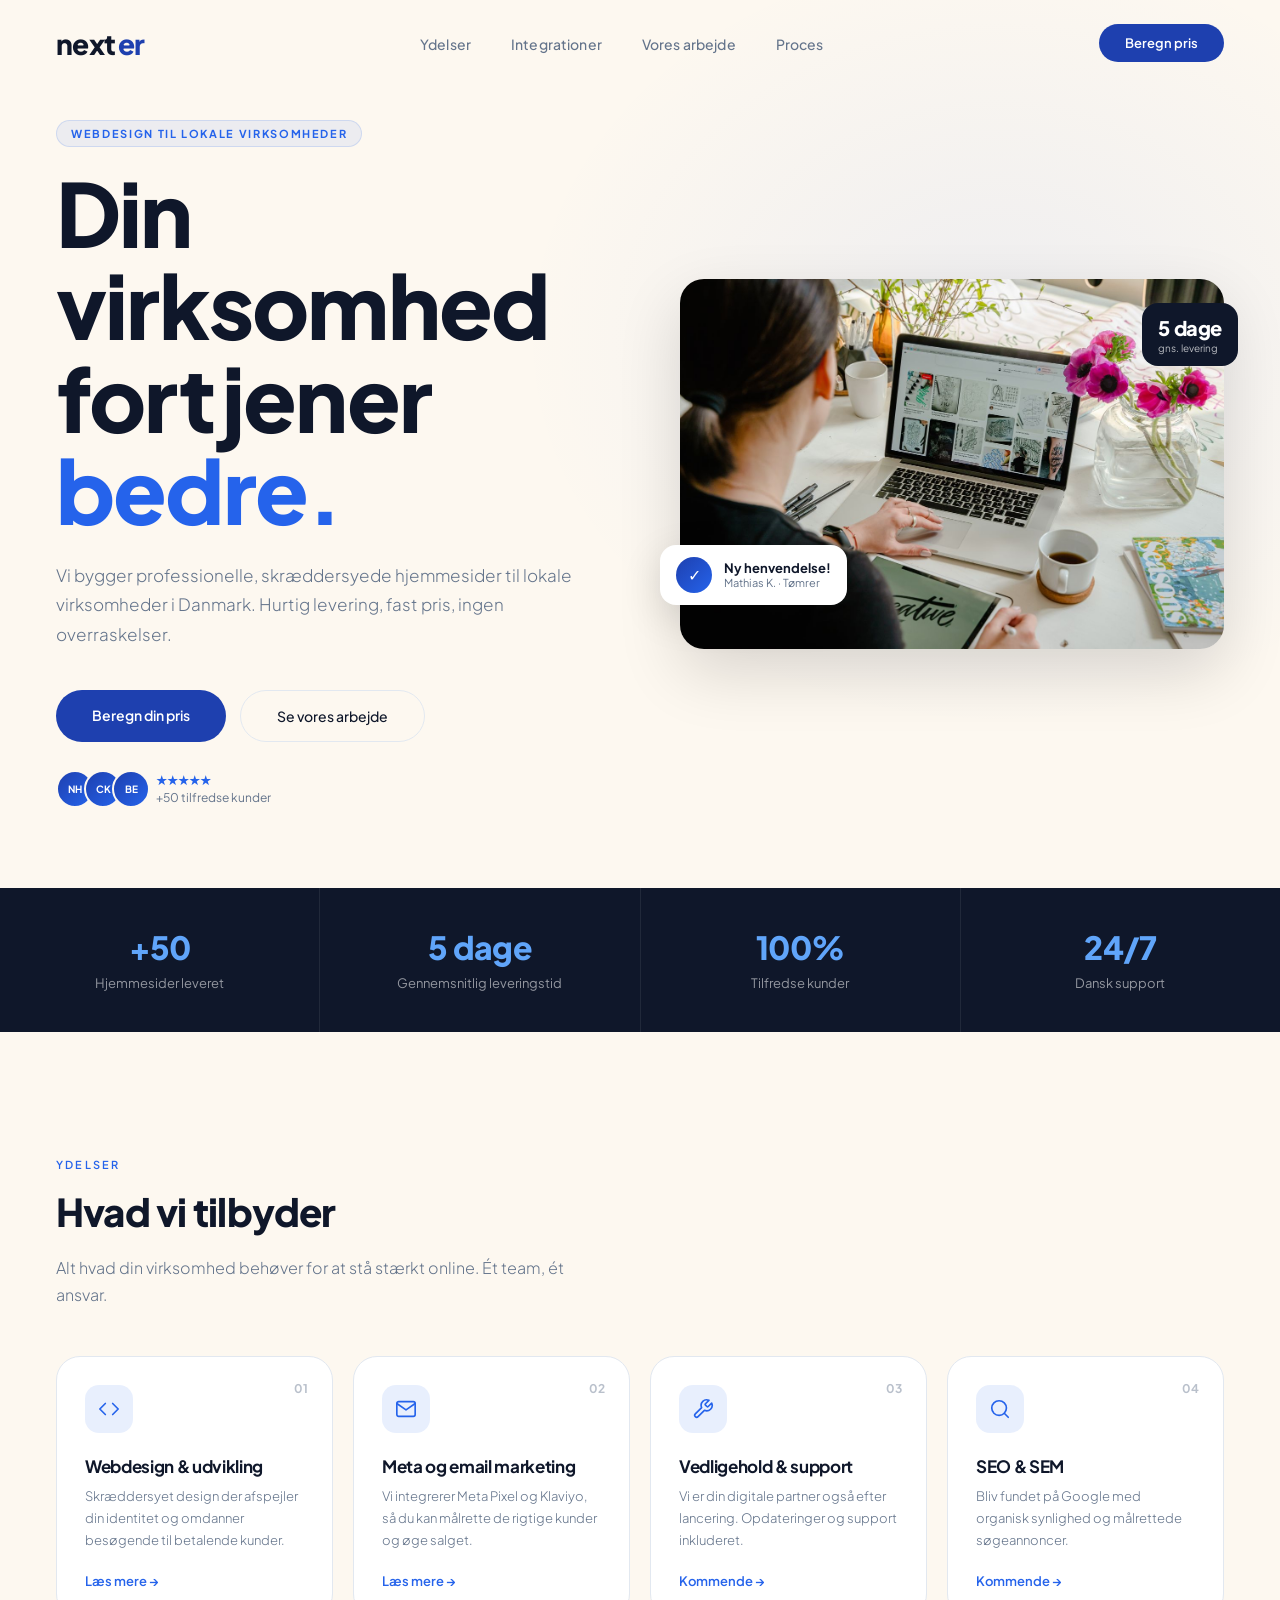
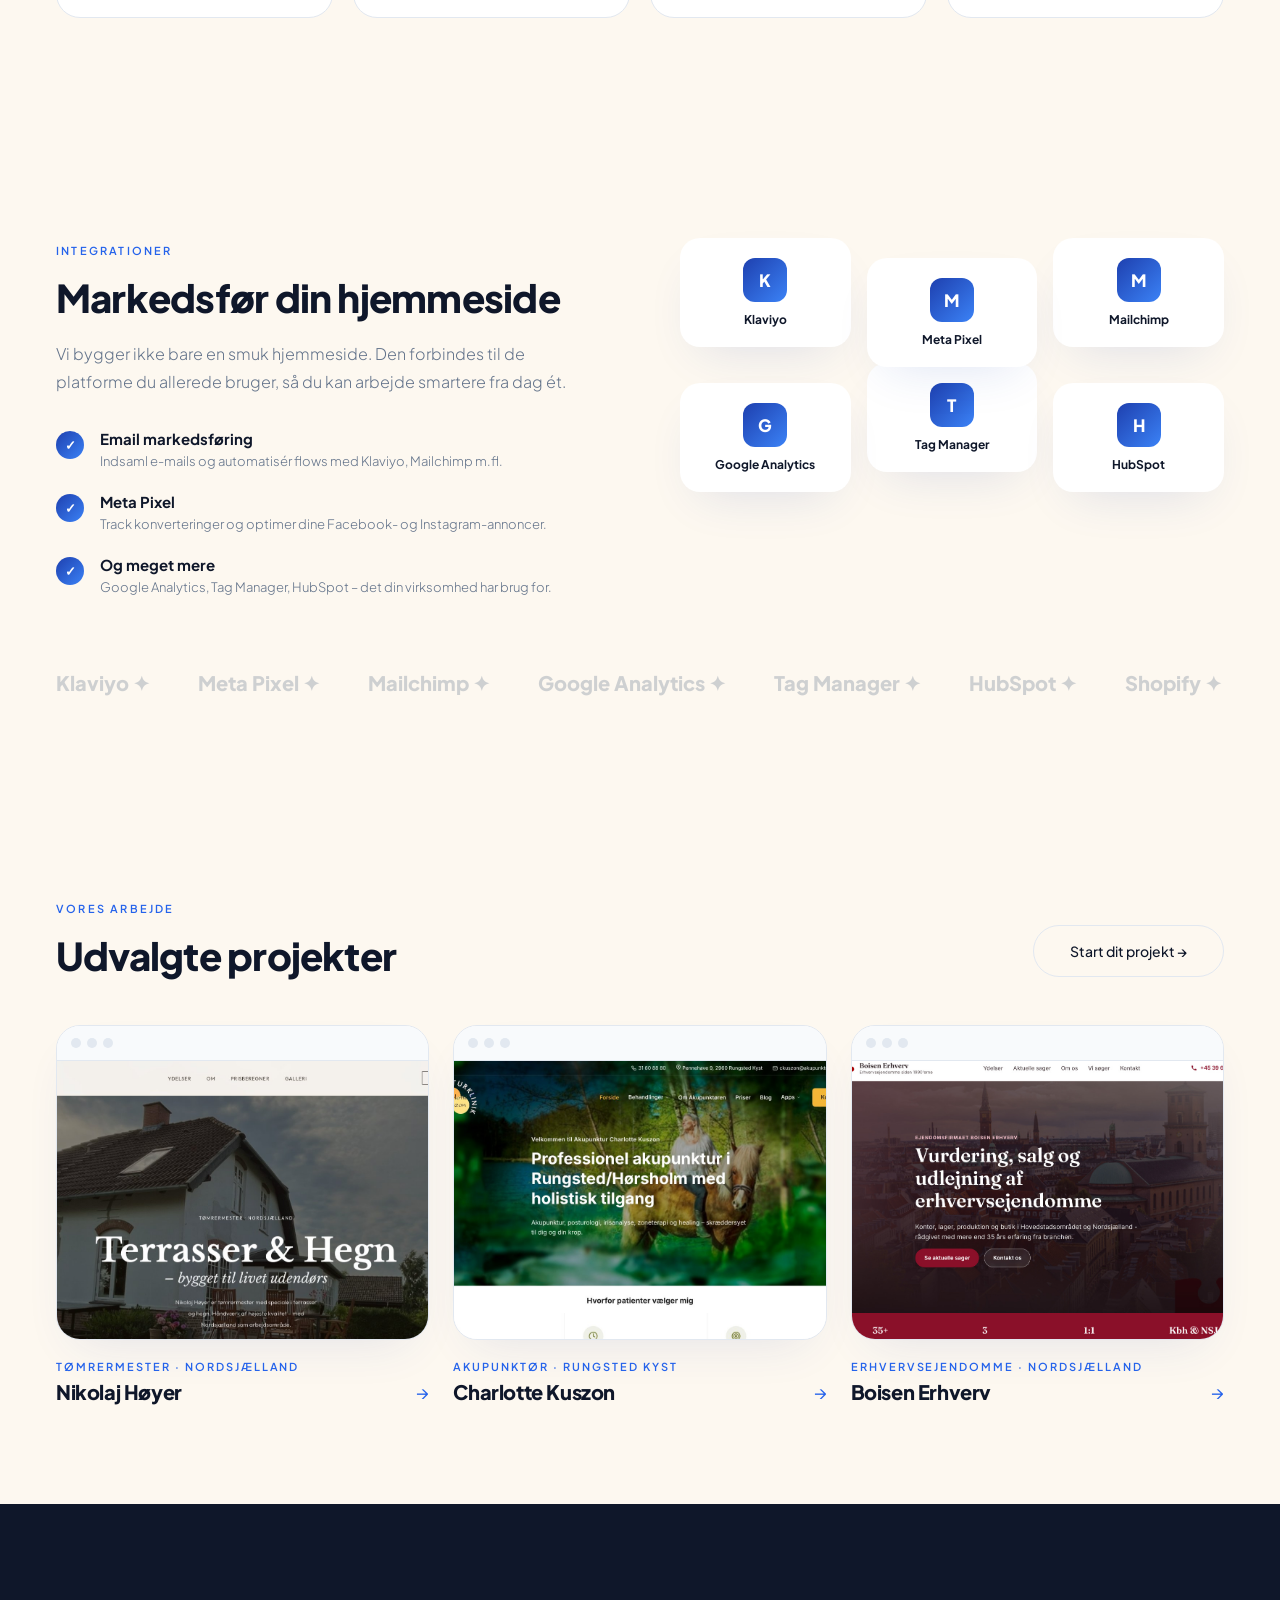
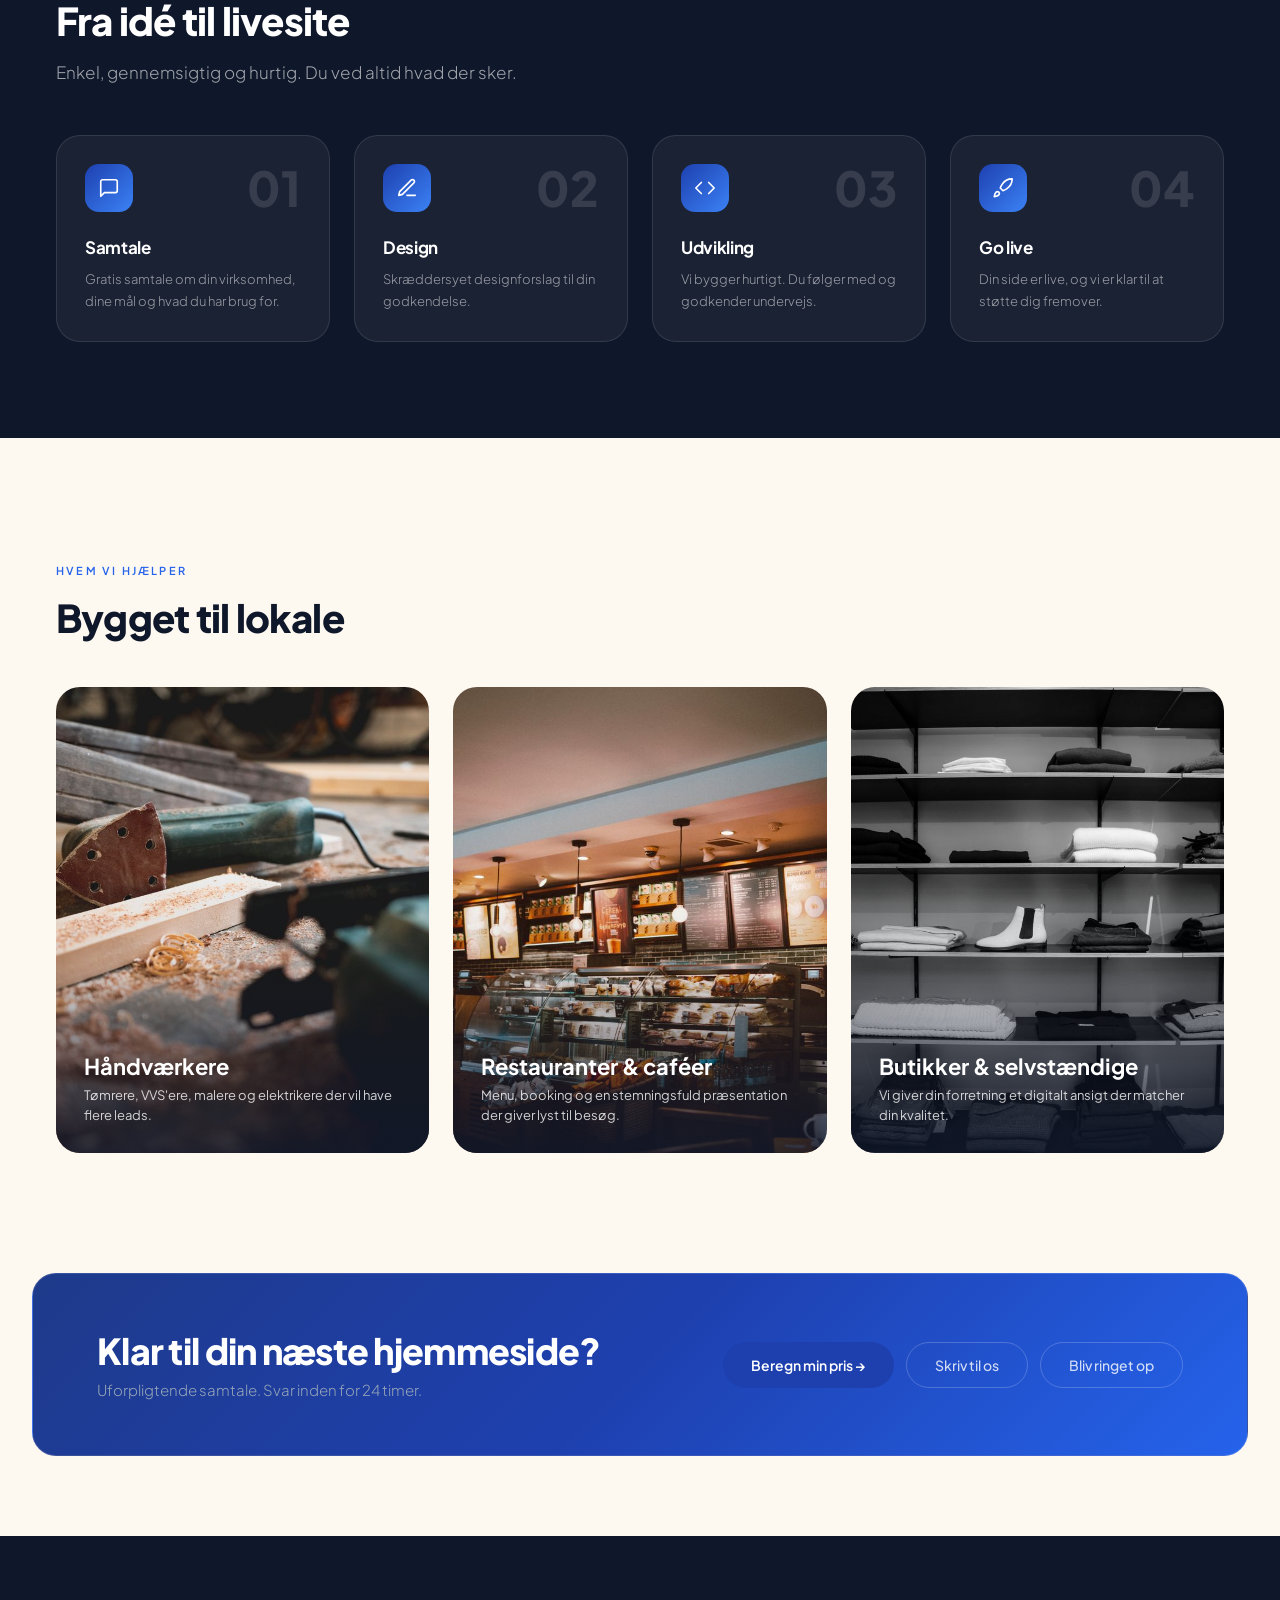
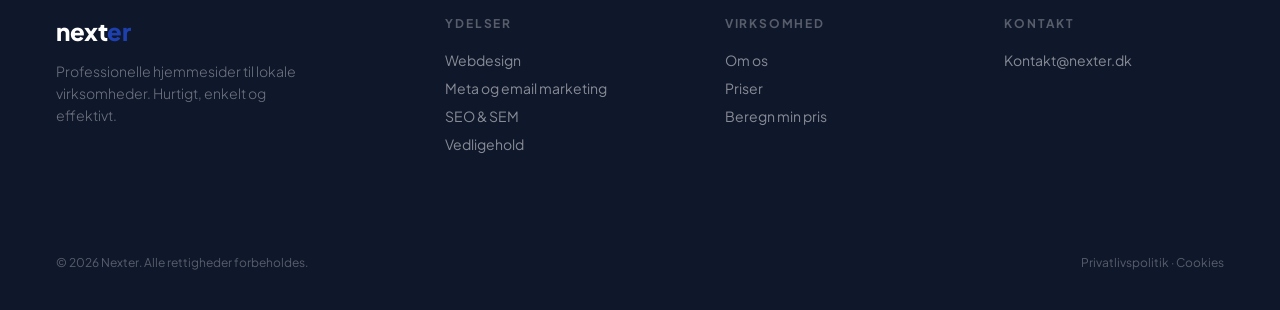
==== commit 945684ae: "Design: ret sektioner til at matche Lovable-design præcist - Stats bar: mørk navy baggrund med hvide" ====
--- a/index.html
+++ b/index.html
@@ -107,37 +107,44 @@
     @keyframes floatBadge { 0%,100%{transform:translateY(0)} 50%{transform:translateY(-8px)} }
 
     /* STATS */
-    .stats-bar { padding: 0 56px; display: flex; background: white; overflow: hidden; width: 100%; }
-    .stat-item { flex: 1; padding: 36px 24px; position: relative; overflow: hidden; transition: background 0.3s; text-align: center; display: flex; flex-direction: column; align-items: center; justify-content: center; }
-    .stat-item:not(:last-child) { border-right: 1px solid var(--border); }
-    .stat-item:hover { background: rgba(37,99,235,0.03); }
+    .stats-bar { padding: 0; display: flex; background: #0f172a; overflow: hidden; width: 100%; }
+    .stat-item { flex: 1; padding: 40px 24px; position: relative; overflow: hidden; text-align: center; display: flex; flex-direction: column; align-items: center; justify-content: center; }
+    .stat-item:not(:last-child) { border-right: 1px solid rgba(255,255,255,0.08); }
     .stat-item::before { display: none; }
-    .stat-number { font-family: var(--font-head); font-size: clamp(22px,2.5vw,36px); font-weight: 800; letter-spacing: -0.02em; line-height: 1.2; color: var(--accent2); white-space: nowrap; }
-    .stat-label { font-size: 13px; color: var(--muted); margin-top: 8px; font-weight: 400; text-align: center; line-height: 1.4; }
+    .stat-number { font-family: var(--font-head); font-size: clamp(22px,2.5vw,36px); font-weight: 800; letter-spacing: -0.02em; line-height: 1.2; color: #60a5fa; white-space: nowrap; }
+    .stat-label { font-size: 13px; color: rgba(255,255,255,0.55); margin-top: 8px; font-weight: 400; text-align: center; line-height: 1.4; }
 
 
     /* INTEGRATIONS */
-    .int-card { display: flex; gap: 20px; align-items: flex-start; background: var(--bg); border: 1px solid var(--border); border-radius: 16px; padding: 28px; transition: border-color 0.3s, transform 0.3s, box-shadow 0.3s; }
-    .int-card:hover { border-color: rgba(59,130,246,0.3); transform: translateX(6px); box-shadow: 0 8px 30px rgba(0,0,0,0.07); }
-    .int-icon { width: 44px; height: 44px; flex-shrink: 0; background: rgba(59,130,246,0.1); border: 1px solid rgba(59,130,246,0.2); border-radius: 10px; display: flex; align-items: center; justify-content: center; }
-    .int-name { font-family: var(--font-head); font-size: 16px; font-weight: 700; letter-spacing: -0.02em; margin-bottom: 6px; }
-    .int-text { font-size: 13px; color: var(--muted); line-height: 1.7; font-weight: 300; }
-    .int-grid { display: grid; grid-template-columns: 1fr 1fr; gap: 80px; align-items: center; max-width: 1200px; margin: 0 auto; }
+    .int-grid { display: grid; grid-template-columns: 1fr 1fr; gap: 80px; align-items: start; max-width: 1200px; margin: 0 auto; }
+    .int-check-list { display: flex; flex-direction: column; gap: 20px; margin-top: 32px; }
+    .int-check-item { display: flex; gap: 16px; }
+    .int-check-icon { width: 28px; height: 28px; border-radius: 50%; background: linear-gradient(135deg, #1e40af, #3b82f6); color: white; display: flex; align-items: center; justify-content: center; font-size: 13px; font-weight: 700; flex-shrink: 0; margin-top: 2px; }
+    .int-check-title { font-family: var(--font-head); font-size: 15px; font-weight: 700; margin-bottom: 3px; }
+    .int-check-text { font-size: 13px; color: var(--muted); line-height: 1.6; font-weight: 300; }
+    .int-tool-grid { display: grid; grid-template-columns: repeat(3,1fr); gap: 16px; }
+    .int-tool-card { background: white; border-radius: 20px; padding: 20px 14px; text-align: center; font-size: 12px; font-weight: 700; box-shadow: 0 20px 50px -20px rgba(30,64,175,0.15); display: flex; flex-direction: column; align-items: center; gap: 10px; }
+    .int-tool-card:nth-child(even) { transform: translateY(20px); }
+    .int-tool-letter { width: 44px; height: 44px; border-radius: 12px; background: linear-gradient(135deg, #1e40af, #3b82f6); color: white; font-size: 17px; font-weight: 800; display: flex; align-items: center; justify-content: center; }
+    .int-marquee-wrap { overflow: hidden; margin-top: 72px; }
+    .int-marquee { display: flex; gap: 48px; white-space: nowrap; animation: marquee 28s linear infinite; width: max-content; }
+    .int-marquee span { font-size: 20px; font-weight: 800; color: rgba(100,116,139,0.3); flex-shrink: 0; }
+    @keyframes marquee { from { transform: translateX(0); } to { transform: translateX(-50%); } }
 
     section { padding: 120px 56px; }
     .s-title { font-family: var(--font-head); font-size: clamp(28px,3vw,42px); font-weight: 800; letter-spacing: -0.02em; line-height: 1.1; margin-bottom: 20px; }
     .s-sub { max-width: 480px; }
 
-    /* SERVICES — full-width rækker */
-    .services-header { display: flex; justify-content: space-between; align-items: flex-end; margin-bottom: 56px; }
-    .svc-list { }
-    .svc-row { display: grid; grid-template-columns: 64px 1fr auto; gap: 48px; align-items: center; padding: 44px 0; text-decoration: none; color: inherit; transition: background 0.25s, padding 0.25s, margin 0.25s; }
-    .svc-row:hover { background: var(--surface2); margin: 0 -56px; padding-left: 56px; padding-right: 56px; }
-    .svc-num { font-size: 11px; font-weight: 700; color: var(--accent2); background: rgba(37,99,235,0.08); width: 36px; height: 36px; border-radius: 8px; display: flex; align-items: center; justify-content: center; flex-shrink: 0; letter-spacing: 0.04em; align-self: flex-start; }
-    .svc-name { font-family: var(--font-head); font-size: clamp(20px,2.5vw,30px); font-weight: 700; letter-spacing: -0.02em; margin-bottom: 8px; }
-    .svc-text { font-size: 14px; color: var(--muted); line-height: 1.7; font-weight: 300; max-width: 520px; }
-    .svc-link { font-size: 13px; font-weight: 600; color: var(--accent2); white-space: nowrap; display: flex; align-items: center; gap: 6px; flex-shrink: 0; transition: gap 0.2s; }
-    .svc-row:hover .svc-link { gap: 12px; }
+    /* SERVICES — kort-grid */
+    .svc-card-grid { display: grid; grid-template-columns: repeat(4,1fr); gap: 20px; margin-top: 48px; }
+    .svc-card { position: relative; display: flex; flex-direction: column; background: white; border: 1px solid var(--border); border-radius: 24px; padding: 28px; transition: transform 0.3s, box-shadow 0.3s; text-decoration: none; color: inherit; }
+    .svc-card:hover { transform: translateY(-4px); box-shadow: 0 20px 50px -20px rgba(30,64,175,0.2); }
+    .svc-card-num { position: absolute; right: 24px; top: 24px; font-size: 12px; font-weight: 700; color: rgba(100,116,139,0.45); }
+    .svc-card-icon { width: 48px; height: 48px; border-radius: 14px; background: rgba(37,99,235,0.1); color: var(--accent2); display: flex; align-items: center; justify-content: center; transition: background 0.3s, color 0.3s; flex-shrink: 0; }
+    .svc-card:hover .svc-card-icon { background: linear-gradient(135deg, #1e40af, #3b82f6); color: white; }
+    .svc-card-title { font-family: var(--font-head); font-size: 17px; font-weight: 700; letter-spacing: -0.02em; margin: 22px 0 8px; }
+    .svc-card-text { font-size: 13px; color: var(--muted); line-height: 1.7; font-weight: 300; flex: 1; }
+    .svc-card-link { font-size: 13px; font-weight: 600; color: var(--accent2); margin-top: 22px; }
 
     /* WORK */
     .work { padding: 120px 0; }
@@ -166,23 +173,17 @@
     .work-btn:hover { background: var(--accent); border-color: var(--accent); transform: scale(1.05); }
 
     /* PROCESS */
-    .process { background: #0f172a; border-radius: 32px; margin: 0 32px; padding: 80px 64px; box-shadow: 0 2px 24px rgba(0,0,0,0.14); border: 1px solid rgba(255,255,255,0.08); }
-    .process-header { display: flex; flex-direction: column; align-items: center; text-align: center; gap: 20px; margin-bottom: 64px; }
-    .process-steps { display: grid; grid-template-columns: repeat(4,1fr); position: relative; }
-    .process-steps::before { content:''; position: absolute; top:28px; left:10%; right:10%; height:1px; background: linear-gradient(90deg,transparent,var(--accent),var(--accent2),transparent); z-index:0; }
-    .p-step { padding: 0 24px; text-align: center; position: relative; z-index:1; }
-    .p-num-wrap { width: 56px; height: 56px; border-radius: 50%; background: var(--bg); border: 1px solid rgba(37,99,235,0.3); display: flex; align-items: center; justify-content: center; margin: 0 auto 28px; transition: background 0.3s, border-color 0.3s, transform 0.3s; }
-    .p-step:hover .p-num-wrap { background: var(--accent); border-color: var(--accent); transform: scale(1.1); }
-    .p-num { font-family: var(--font-head); font-size: 16px; font-weight: 800; color: var(--accent2); }
-    .p-step:hover .p-num { color: white; }
-    .p-title { font-family: var(--font-head); font-size: 17px; font-weight: 700; letter-spacing: -0.02em; margin-bottom: 10px; }
-    .p-text { font-size: 13px; color: var(--muted); line-height: 1.7; font-weight: 300; }
-    .process .s-label { color: #93c5fd; border-color: rgba(147,197,253,0.25); }
-    .process .s-title { color: white; }
-    .process .s-sub { color: rgba(255,255,255,0.55); }
-    .process .p-num-wrap { background: rgba(255,255,255,0.07); border-color: rgba(37,99,235,0.5); }
-    .process .p-title { color: white; }
-    .process .p-text { color: rgba(255,255,255,0.55); }
+    .process-section { background: #0f172a; padding: 96px 56px; }
+    .process-intro { max-width: 1200px; margin: 0 auto 48px; }
+    .process-intro .s-title { color: white; margin-bottom: 16px; }
+    .process-intro p { font-size: 17px; color: rgba(255,255,255,0.6); font-weight: 300; line-height: 1.7; }
+    .p-icon-grid { display: grid; grid-template-columns: repeat(4,1fr); gap: 24px; max-width: 1200px; margin: 0 auto; }
+    .p-icon-card { background: rgba(255,255,255,0.05); border: 1px solid rgba(255,255,255,0.1); border-radius: 24px; padding: 28px; }
+    .p-icon-card-top { display: flex; align-items: flex-start; justify-content: space-between; margin-bottom: 24px; }
+    .p-step-icon { width: 48px; height: 48px; border-radius: 14px; background: linear-gradient(135deg, #1e40af, #3b82f6); color: white; display: flex; align-items: center; justify-content: center; flex-shrink: 0; }
+    .p-step-bignum { font-family: var(--font-head); font-size: 48px; font-weight: 800; opacity: 0.12; line-height: 1; color: white; }
+    .p-title { font-family: var(--font-head); font-size: 17px; font-weight: 700; letter-spacing: -0.02em; margin-bottom: 10px; color: white; }
+    .p-text { font-size: 13px; color: rgba(255,255,255,0.55); line-height: 1.7; font-weight: 300; }
 
     /* AUDIENCE */
     .audience-grid { display: grid; grid-template-columns: repeat(2,1fr); gap: 20px; margin-top: 64px; }
@@ -290,10 +291,7 @@
       .stat-label { font-size: 12px; }
 
       /* SERVICES */
-      .services-header { flex-direction: column; align-items: flex-start; gap: 20px; }
-      .svc-row { grid-template-columns: 40px 1fr; gap: 20px; padding: 28px 0; }
-      .svc-row:hover { margin: 0; padding: 28px 0; background: transparent; }
-      .svc-link { display: none; }
+      .svc-card-grid { grid-template-columns: 1fr 1fr; gap: 14px; }
 
       /* WORK */
       .work { padding: 72px 0; }
@@ -303,10 +301,9 @@
       .work-controls { padding: 28px 20px 0; }
 
       /* PROCESS */
-      .process { margin: 0 12px; padding: 48px 20px; }
-      .process-header { gap: 12px; }
-      .process-steps { grid-template-columns: 1fr 1fr; gap: 36px; }
-      .process-steps::before { display: none; }
+      .process-section { padding: 64px 20px; }
+      .p-icon-grid { grid-template-columns: 1fr 1fr; gap: 16px; }
+      .p-step-bignum { font-size: 36px; }
 
       /* AUDIENCE */
       .audience-grid { grid-template-columns: 1fr; gap: 14px; }
@@ -330,7 +327,10 @@
 
       /* INTEGRATIONS */
       #integrations { padding: 72px 20px !important; }
-      .int-grid { grid-template-columns: 1fr !important; gap: 40px !important; }
+      .int-grid { grid-template-columns: 1fr !important; gap: 48px !important; }
+      .int-tool-card:nth-child(even) { transform: none; }
+      .int-marquee-wrap { margin-top: 48px; }
+      .int-tool-grid { grid-template-columns: repeat(3,1fr); gap: 10px; }
 
       /* PRICING */
       #priser { padding: 72px 20px !important; }
@@ -415,152 +415,207 @@
 
 
 <section id="services">
-  <div class="services-header">
-    <div class="reveal-left">
-      <div class="s-label">Ydelser</div>
-      <h2 class="s-title">Hvad vi tilbyder</h2>
-    </div>
-    <p class="s-sub reveal-right">Alt hvad din virksomhed behøver for at stå stærkt online. Ét team, ét ansvar.</p>
-  </div>
-  <div class="svc-list">
-    <a href="webdesign.html" class="svc-row reveal delay-1">
-      <div class="svc-num">01</div>
-      <div class="svc-body">
-        <div class="svc-name">Webdesign & udvikling</div>
-        <p class="svc-text">Skræddersyet design der afspejler din identitet og omdanner besøgende til betalende kunder.</p>
-      </div>
-      <div class="svc-link">Læs mere <span>→</span></div>
+  <div class="reveal-left">
+    <div class="s-label">Ydelser</div>
+    <h2 class="s-title">Hvad vi tilbyder</h2>
+    <p style="font-size:16px;color:var(--muted);line-height:1.7;font-weight:300;margin-top:8px;max-width:560px;">Alt hvad din virksomhed behøver for at stå stærkt online. Ét team, ét ansvar.</p>
+  </div>
+  <div class="svc-card-grid">
+    <a href="webdesign.html" class="svc-card reveal delay-1">
+      <span class="svc-card-num">01</span>
+      <div class="svc-card-icon">
+        <svg width="22" height="22" viewBox="0 0 24 24" fill="none" stroke="currentColor" stroke-width="1.8" stroke-linecap="round" stroke-linejoin="round"><polyline points="16 18 22 12 16 6"/><polyline points="8 6 2 12 8 18"/></svg>
+      </div>
+      <div class="svc-card-title">Webdesign & udvikling</div>
+      <p class="svc-card-text">Skræddersyet design der afspejler din identitet og omdanner besøgende til betalende kunder.</p>
+      <span class="svc-card-link">Læs mere →</span>
     </a>
-    <a href="meta-email-marketing.html" class="svc-row reveal delay-2">
-      <div class="svc-num">02</div>
-      <div class="svc-body">
-        <div class="svc-name">Meta og email marketing</div>
-        <p class="svc-text">Spor dine besøgende og automatisér din markedsføring. Vi integrerer Meta Pixel og Klaviyo, så du kan målrette de rigtige kunder og øge salget.</p>
-      </div>
-      <div class="svc-link">Læs mere <span>→</span></div>
+    <a href="meta-email-marketing.html" class="svc-card reveal delay-2">
+      <span class="svc-card-num">02</span>
+      <div class="svc-card-icon">
+        <svg width="22" height="22" viewBox="0 0 24 24" fill="none" stroke="currentColor" stroke-width="1.8" stroke-linecap="round" stroke-linejoin="round"><path d="M4 4h16c1.1 0 2 .9 2 2v12c0 1.1-.9 2-2 2H4c-1.1 0-2-.9-2-2V6c0-1.1.9-2 2-2z"/><polyline points="22,6 12,13 2,6"/></svg>
+      </div>
+      <div class="svc-card-title">Meta og email marketing</div>
+      <p class="svc-card-text">Vi integrerer Meta Pixel og Klaviyo, så du kan målrette de rigtige kunder og øge salget.</p>
+      <span class="svc-card-link">Læs mere →</span>
     </a>
-    <div class="svc-row reveal delay-3">
-      <div class="svc-num">03</div>
-      <div class="svc-body">
-        <div class="svc-name">Vedligehold & support</div>
-        <p class="svc-text">Vi er din digitale partner også efter lancering. Opdateringer og support inkluderet.</p>
-      </div>
-      <div class="svc-link">Kommende <span>→</span></div>
-    </div>
-    <div class="svc-row reveal delay-4">
-      <div class="svc-num">04</div>
-      <div class="svc-body">
-        <div class="svc-name">SEO & SEM</div>
-        <p class="svc-text">Bliv fundet på Google. Vi optimerer din organiske synlighed og opsætter betalte søgeannoncer der rammer præcis de kunder du vil have.</p>
-      </div>
-      <div class="svc-link">Kommende <span>→</span></div>
+    <div class="svc-card reveal delay-3">
+      <span class="svc-card-num">03</span>
+      <div class="svc-card-icon">
+        <svg width="22" height="22" viewBox="0 0 24 24" fill="none" stroke="currentColor" stroke-width="1.8" stroke-linecap="round" stroke-linejoin="round"><path d="M14.7 6.3a1 1 0 0 0 0 1.4l1.6 1.6a1 1 0 0 0 1.4 0l3.77-3.77a6 6 0 0 1-7.94 7.94l-6.91 6.91a2.12 2.12 0 0 1-3-3l6.91-6.91a6 6 0 0 1 7.94-7.94l-3.76 3.76z"/></svg>
+      </div>
+      <div class="svc-card-title">Vedligehold & support</div>
+      <p class="svc-card-text">Vi er din digitale partner også efter lancering. Opdateringer og support inkluderet.</p>
+      <span class="svc-card-link">Kommende →</span>
+    </div>
+    <div class="svc-card reveal delay-4">
+      <span class="svc-card-num">04</span>
+      <div class="svc-card-icon">
+        <svg width="22" height="22" viewBox="0 0 24 24" fill="none" stroke="currentColor" stroke-width="1.8" stroke-linecap="round" stroke-linejoin="round"><circle cx="11" cy="11" r="8"/><line x1="21" y1="21" x2="16.65" y2="16.65"/></svg>
+      </div>
+      <div class="svc-card-title">SEO & SEM</div>
+      <p class="svc-card-text">Bliv fundet på Google med organisk synlighed og målrettede søgeannoncer.</p>
+      <span class="svc-card-link">Kommende →</span>
     </div>
   </div>
 </section>
 
-<section id="integrations" style="background:white;padding:100px 56px;">
+<section id="integrations" style="background:var(--surface);padding:100px 56px;">
   <div class="int-grid">
     <div class="reveal-left">
       <div class="s-label">Integrationer</div>
       <h2 class="s-title">Markedsfør din hjemmeside</h2>
-      <p style="font-size:17px;color:var(--muted);line-height:1.8;font-weight:300;margin-top:20px;">Vi bygger ikke bare en smuk hjemmeside. Vi sørger for at den er forbundet til de platforme du allerede bruger, så du kan arbejde smartere fra dag ét.</p>
-    </div>
-    <div class="reveal-right" style="display:flex;flex-direction:column;gap:16px;">
-      <div class="int-card">
-        <div class="int-icon"><svg width="20" height="20" viewBox="0 0 24 24" fill="none" stroke="currentColor" stroke-width="1.8" stroke-linecap="round" stroke-linejoin="round" style="color:var(--accent2)"><path d="M4 4h16c1.1 0 2 .9 2 2v12c0 1.1-.9 2-2 2H4c-1.1 0-2-.9-2-2V6c0-1.1.9-2 2-2z"/><polyline points="22,6 12,13 2,6"/></svg></div>
-        <div><div class="int-name">Email markedsføring</div><p class="int-text">Email er en af de mest effektive markedsføringskanaler, og vi sørger for at din hjemmeside er klar til det. Vi tilbyder integration med platforme som Klaviyo, Mailchimp og mange andre, så du kan indsamle e-mails og automatisere dine flows fra dag ét.</p></div>
-      </div>
-      <div class="int-card">
-        <div class="int-icon"><svg width="20" height="20" viewBox="0 0 24 24" fill="none" stroke="currentColor" stroke-width="1.8" stroke-linecap="round" stroke-linejoin="round" style="color:var(--accent2)"><path d="M18 20V10"/><path d="M12 20V4"/><path d="M6 20v-6"/></svg></div>
-        <div><div class="int-name">Meta Pixel</div><p class="int-text">Fuld kompatibilitet med Meta Pixel. Track konverteringer, byg remarketing-målgrupper og optimer dine Facebook- og Instagram-annoncer med præcise data fra din hjemmeside.</p></div>
-      </div>
-      <div class="int-card">
-        <div class="int-icon"><svg width="20" height="20" viewBox="0 0 24 24" fill="none" stroke="currentColor" stroke-width="1.8" stroke-linecap="round" stroke-linejoin="round" style="color:var(--accent2)"><circle cx="12" cy="12" r="3"/><path d="M12 1v4M12 19v4M4.22 4.22l2.83 2.83M16.95 16.95l2.83 2.83M1 12h4M19 12h4M4.22 19.78l2.83-2.83M16.95 7.05l2.83-2.83"/></svg></div>
-        <div><div class="int-name">Og meget mere</div><p class="int-text">Google Analytics, Google Tag Manager, HubSpot, Mailchimp. Vi opsætter de integrationer din virksomhed har brug for.</p></div>
-      </div>
+      <p style="font-size:16px;color:var(--muted);line-height:1.8;font-weight:300;margin-top:16px;">Vi bygger ikke bare en smuk hjemmeside. Den forbindes til de platforme du allerede bruger, så du kan arbejde smartere fra dag ét.</p>
+      <div class="int-check-list">
+        <div class="int-check-item">
+          <div class="int-check-icon">✓</div>
+          <div>
+            <div class="int-check-title">Email markedsføring</div>
+            <p class="int-check-text">Indsaml e-mails og automatisér flows med Klaviyo, Mailchimp m.fl.</p>
+          </div>
+        </div>
+        <div class="int-check-item">
+          <div class="int-check-icon">✓</div>
+          <div>
+            <div class="int-check-title">Meta Pixel</div>
+            <p class="int-check-text">Track konverteringer og optimer dine Facebook- og Instagram-annoncer.</p>
+          </div>
+        </div>
+        <div class="int-check-item">
+          <div class="int-check-icon">✓</div>
+          <div>
+            <div class="int-check-title">Og meget mere</div>
+            <p class="int-check-text">Google Analytics, Tag Manager, HubSpot – det din virksomhed har brug for.</p>
+          </div>
+        </div>
+      </div>
+    </div>
+    <div class="reveal-right">
+      <div class="int-tool-grid">
+        <div class="int-tool-card"><div class="int-tool-letter">K</div>Klaviyo</div>
+        <div class="int-tool-card"><div class="int-tool-letter">M</div>Meta Pixel</div>
+        <div class="int-tool-card"><div class="int-tool-letter">M</div>Mailchimp</div>
+        <div class="int-tool-card"><div class="int-tool-letter">G</div>Google Analytics</div>
+        <div class="int-tool-card"><div class="int-tool-letter">T</div>Tag Manager</div>
+        <div class="int-tool-card"><div class="int-tool-letter">H</div>HubSpot</div>
+      </div>
+    </div>
+  </div>
+  <div class="int-marquee-wrap">
+    <div class="int-marquee">
+      <span>Klaviyo ✦</span><span>Meta Pixel ✦</span><span>Mailchimp ✦</span><span>Google Analytics ✦</span><span>Tag Manager ✦</span><span>HubSpot ✦</span><span>Shopify ✦</span><span>Google Ads ✦</span><span>Klaviyo ✦</span><span>Meta Pixel ✦</span><span>Mailchimp ✦</span><span>Google Analytics ✦</span><span>Tag Manager ✦</span><span>HubSpot ✦</span><span>Shopify ✦</span><span>Google Ads ✦</span>
     </div>
   </div>
 </section>
 
 <!-- PORTFOLIO -->
 <section id="portfolio" style="padding:100px 56px;">
-  <div style="max-width:1100px;margin:0 auto;">
-    <div class="reveal" style="text-align:center;margin-bottom:64px;">
-      <div class="s-label" style="justify-content:center;">Vores arbejde</div>
-      <h2 class="s-title">Udvalgte projekter</h2>
-      <p style="font-size:17px;color:var(--muted);line-height:1.7;font-weight:300;max-width:460px;margin:16px auto 0;">Hjemmesider vi har bygget.</p>
-    </div>
-    <div class="port-grid" style="display:grid;grid-template-columns:1fr 1fr 1fr;gap:32px;">
+  <div style="max-width:1200px;margin:0 auto;">
+    <div style="display:flex;flex-wrap:wrap;align-items:flex-end;justify-content:space-between;gap:24px;margin-bottom:48px;">
+      <div class="reveal-left">
+        <div class="s-label">Vores arbejde</div>
+        <h2 class="s-title" style="margin-bottom:0;">Udvalgte projekter</h2>
+      </div>
+      <a href="beregn-pris.html" class="btn-secondary reveal-right" style="white-space:nowrap;">Start dit projekt →</a>
+    </div>
+    <div class="port-grid" style="display:grid;grid-template-columns:1fr 1fr 1fr;gap:24px;">
       <!-- CARD: Nikolaj Høyer -->
-      <div class="port-card reveal">
-        <a href="https://luckuszon-web.github.io/NikolajHoyer/" target="_blank" rel="noopener" style="display:block;text-decoration:none;">
-        <div class="port-chrome"><span></span><span></span><span></span></div>
-        <div class="port-preview" id="portPreview0">
-          <picture>
-            <source srcset="screenshots/nikolaj-hoyer.webp" type="image/webp" />
-            <img src="screenshots/nikolaj-hoyer.jpg" alt="Screenshot af hjemmeside bygget til Nikolaj Høyer, tømrermester i Nordsjælland" class="port-img" id="portImg0" loading="lazy" width="1280" height="768" />
-          </picture>
-          <div class="magnifier" id="mag0"></div>
-        </div>
-        </a>
-        <div class="port-info">
+      <a href="https://luckuszon-web.github.io/NikolajHoyer/" target="_blank" rel="noopener" class="reveal" style="text-decoration:none;color:inherit;display:block;">
+        <div class="port-card" style="border-radius:24px;overflow:hidden;border:1px solid var(--border);background:white;box-shadow:0 20px 50px -20px rgba(30,64,175,0.12);transition:transform 0.3s,box-shadow 0.3s;">
+          <div class="port-chrome"><span></span><span></span><span></span></div>
+          <div style="aspect-ratio:4/3;overflow:hidden;">
+            <img src="screenshots/nikolaj-hoyer.jpg" alt="Nikolaj Høyer" loading="lazy" style="width:100%;height:100%;object-fit:cover;object-position:top;display:block;transition:transform 0.7s ease;" onmouseover="this.style.transform='scale(1.04)'" onmouseout="this.style.transform='scale(1)'" />
+          </div>
+        </div>
+        <div style="margin-top:20px;">
           <div class="port-tag">Tømrermester · Nordsjælland</div>
-          <h3 class="port-name">Nikolaj Høyer</h3>
-          <a href="https://luckuszon-web.github.io/NikolajHoyer/" target="_blank" rel="noopener" class="port-link">Besøg siden →</a>
-        </div>
-      </div>
+          <div style="display:flex;align-items:center;justify-content:space-between;margin-top:4px;">
+            <h3 class="port-name" style="margin-bottom:0;">Nikolaj Høyer</h3>
+            <span style="color:var(--accent2);font-size:18px;transition:transform 0.2s;">→</span>
+          </div>
+        </div>
+      </a>
       <!-- CARD: Charlotte Kuszon -->
-      <div class="port-card reveal">
-        <a href="https://akupunktoeren.com/" target="_blank" rel="noopener" style="display:block;text-decoration:none;">
-        <div class="port-chrome"><span></span><span></span><span></span></div>
-        <div class="port-preview" id="portPreview1">
-          <picture>
-            <source srcset="screenshots/akupunktoeren.webp" type="image/webp" />
-            <img src="screenshots/akupunktoeren.jpg" alt="Screenshot af hjemmeside bygget til Charlotte Kuszon, akupunktør i Rungsted Kyst" class="port-img" id="portImg1" loading="lazy" width="1280" height="768" />
-          </picture>
-          <div class="magnifier" id="mag1"></div>
-        </div>
-        </a>
-        <div class="port-info">
+      <a href="https://akupunktoeren.com/" target="_blank" rel="noopener" class="reveal" style="text-decoration:none;color:inherit;display:block;">
+        <div class="port-card" style="border-radius:24px;overflow:hidden;border:1px solid var(--border);background:white;box-shadow:0 20px 50px -20px rgba(30,64,175,0.12);transition:transform 0.3s,box-shadow 0.3s;">
+          <div class="port-chrome"><span></span><span></span><span></span></div>
+          <div style="aspect-ratio:4/3;overflow:hidden;">
+            <img src="screenshots/akupunktoeren.jpg" alt="Charlotte Kuszon" loading="lazy" style="width:100%;height:100%;object-fit:cover;object-position:top;display:block;transition:transform 0.7s ease;" onmouseover="this.style.transform='scale(1.04)'" onmouseout="this.style.transform='scale(1)'" />
+          </div>
+        </div>
+        <div style="margin-top:20px;">
           <div class="port-tag">Akupunktør · Rungsted Kyst</div>
-          <h3 class="port-name">Charlotte Kuszon</h3>
-          <a href="https://akupunktoeren.com/" target="_blank" rel="noopener" class="port-link">Besøg siden →</a>
-        </div>
-      </div>
+          <div style="display:flex;align-items:center;justify-content:space-between;margin-top:4px;">
+            <h3 class="port-name" style="margin-bottom:0;">Charlotte Kuszon</h3>
+            <span style="color:var(--accent2);font-size:18px;">→</span>
+          </div>
+        </div>
+      </a>
       <!-- CARD: Boisen Erhverv -->
-      <div class="port-card reveal delay-1">
-        <a href="https://www.boisen-erhverv.dk" target="_blank" rel="noopener" style="display:block;text-decoration:none;">
-        <div class="port-chrome"><span></span><span></span><span></span></div>
-        <div class="port-preview" id="portPreview2">
-          <picture>
-            <source srcset="screenshots/boisen-erhverv.webp" type="image/webp" />
-            <img src="screenshots/boisen-erhverv.jpg" alt="Screenshot af hjemmeside bygget til Boisen Erhverv, erhvervsejendomme i Nordsjælland" class="port-img" id="portImg2" loading="lazy" width="1280" height="768" />
-          </picture>
-          <div class="magnifier" id="mag2"></div>
-        </div>
-        </a>
-        <div class="port-info">
+      <a href="https://www.boisen-erhverv.dk" target="_blank" rel="noopener" class="reveal delay-1" style="text-decoration:none;color:inherit;display:block;">
+        <div class="port-card" style="border-radius:24px;overflow:hidden;border:1px solid var(--border);background:white;box-shadow:0 20px 50px -20px rgba(30,64,175,0.12);transition:transform 0.3s,box-shadow 0.3s;">
+          <div class="port-chrome"><span></span><span></span><span></span></div>
+          <div style="aspect-ratio:4/3;overflow:hidden;">
+            <img src="screenshots/boisen-erhverv.jpg" alt="Boisen Erhverv" loading="lazy" style="width:100%;height:100%;object-fit:cover;object-position:top;display:block;transition:transform 0.7s ease;" onmouseover="this.style.transform='scale(1.04)'" onmouseout="this.style.transform='scale(1)'" />
+          </div>
+        </div>
+        <div style="margin-top:20px;">
           <div class="port-tag">Erhvervsejendomme · Nordsjælland</div>
-          <h3 class="port-name">Boisen Erhverv</h3>
-          <a href="https://www.boisen-erhverv.dk" target="_blank" rel="noopener" class="port-link">Besøg siden →</a>
-        </div>
-      </div>
-      </div>
+          <div style="display:flex;align-items:center;justify-content:space-between;margin-top:4px;">
+            <h3 class="port-name" style="margin-bottom:0;">Boisen Erhverv</h3>
+            <span style="color:var(--accent2);font-size:18px;">→</span>
+          </div>
+        </div>
+      </a>
     </div>
   </div>
 </section>
 
-<section id="process" style="padding:80px 32px">
-  <div class="process">
-    <div class="process-header">
-      <div class="reveal-left"><div class="s-label">Proces</div><h2 class="s-title">Fra idé til livesite</h2></div>
-      <p class="s-sub reveal-right">Enkel, gennemsigtig og hurtig. Du ved altid hvad der sker.</p>
-    </div>
-    <div class="process-steps">
-      <div class="p-step reveal delay-1"><div class="p-num-wrap"><div class="p-num">01</div></div><div class="p-title">Samtale</div><p class="p-text">Gratis samtale om din virksomhed, dine mål og hvad du har brug for.</p></div>
-      <div class="p-step reveal delay-2"><div class="p-num-wrap"><div class="p-num">02</div></div><div class="p-title">Design</div><p class="p-text">Skræddersyet designforslag til din godkendelse.</p></div>
-      <div class="p-step reveal delay-3"><div class="p-num-wrap"><div class="p-num">03</div></div><div class="p-title">Udvikling</div><p class="p-text">Vi bygger hurtigt og effektivt. Du følger med og godkender undervejs.</p></div>
-      <div class="p-step reveal delay-4"><div class="p-num-wrap"><div class="p-num">04</div></div><div class="p-title">Go live</div><p class="p-text">Din side er live. Vi er klar til at støtte dig fremover.</p></div>
+<section id="process" class="process-section">
+  <div class="process-intro reveal-left">
+    <h2 class="s-title">Fra idé til livesite</h2>
+    <p>Enkel, gennemsigtig og hurtig. Du ved altid hvad der sker.</p>
+  </div>
+  <div class="p-icon-grid">
+    <div class="p-icon-card reveal delay-1">
+      <div class="p-icon-card-top">
+        <div class="p-step-icon">
+          <svg width="22" height="22" viewBox="0 0 24 24" fill="none" stroke="currentColor" stroke-width="1.8" stroke-linecap="round" stroke-linejoin="round"><path d="M21 15a2 2 0 0 1-2 2H7l-4 4V5a2 2 0 0 1 2-2h14a2 2 0 0 1 2 2z"/></svg>
+        </div>
+        <div class="p-step-bignum">01</div>
+      </div>
+      <div class="p-title">Samtale</div>
+      <p class="p-text">Gratis samtale om din virksomhed, dine mål og hvad du har brug for.</p>
+    </div>
+    <div class="p-icon-card reveal delay-2">
+      <div class="p-icon-card-top">
+        <div class="p-step-icon">
+          <svg width="22" height="22" viewBox="0 0 24 24" fill="none" stroke="currentColor" stroke-width="1.8" stroke-linecap="round" stroke-linejoin="round"><path d="M12 20h9"/><path d="M16.5 3.5a2.121 2.121 0 0 1 3 3L7 19l-4 1 1-4L16.5 3.5z"/></svg>
+        </div>
+        <div class="p-step-bignum">02</div>
+      </div>
+      <div class="p-title">Design</div>
+      <p class="p-text">Skræddersyet designforslag til din godkendelse.</p>
+    </div>
+    <div class="p-icon-card reveal delay-3">
+      <div class="p-icon-card-top">
+        <div class="p-step-icon">
+          <svg width="22" height="22" viewBox="0 0 24 24" fill="none" stroke="currentColor" stroke-width="1.8" stroke-linecap="round" stroke-linejoin="round"><polyline points="16 18 22 12 16 6"/><polyline points="8 6 2 12 8 18"/></svg>
+        </div>
+        <div class="p-step-bignum">03</div>
+      </div>
+      <div class="p-title">Udvikling</div>
+      <p class="p-text">Vi bygger hurtigt. Du følger med og godkender undervejs.</p>
+    </div>
+    <div class="p-icon-card reveal delay-4">
+      <div class="p-icon-card-top">
+        <div class="p-step-icon">
+          <svg width="22" height="22" viewBox="0 0 24 24" fill="none" stroke="currentColor" stroke-width="1.8" stroke-linecap="round" stroke-linejoin="round"><path d="M4.5 16.5c-1.5 1.26-2 5-2 5s3.74-.5 5-2c.71-.84.7-2.13-.09-2.91a2.18 2.18 0 0 0-2.91-.09z"/><path d="m12 15-3-3a22 22 0 0 1 2-3.95A12.88 12.88 0 0 1 22 2c0 2.72-.78 7.5-6 11a22.35 22.35 0 0 1-4 2z"/></svg>
+        </div>
+        <div class="p-step-bignum">04</div>
+      </div>
+      <div class="p-title">Go live</div>
+      <p class="p-text">Din side er live, og vi er klar til at støtte dig fremover.</p>
     </div>
   </div>
 </section>
